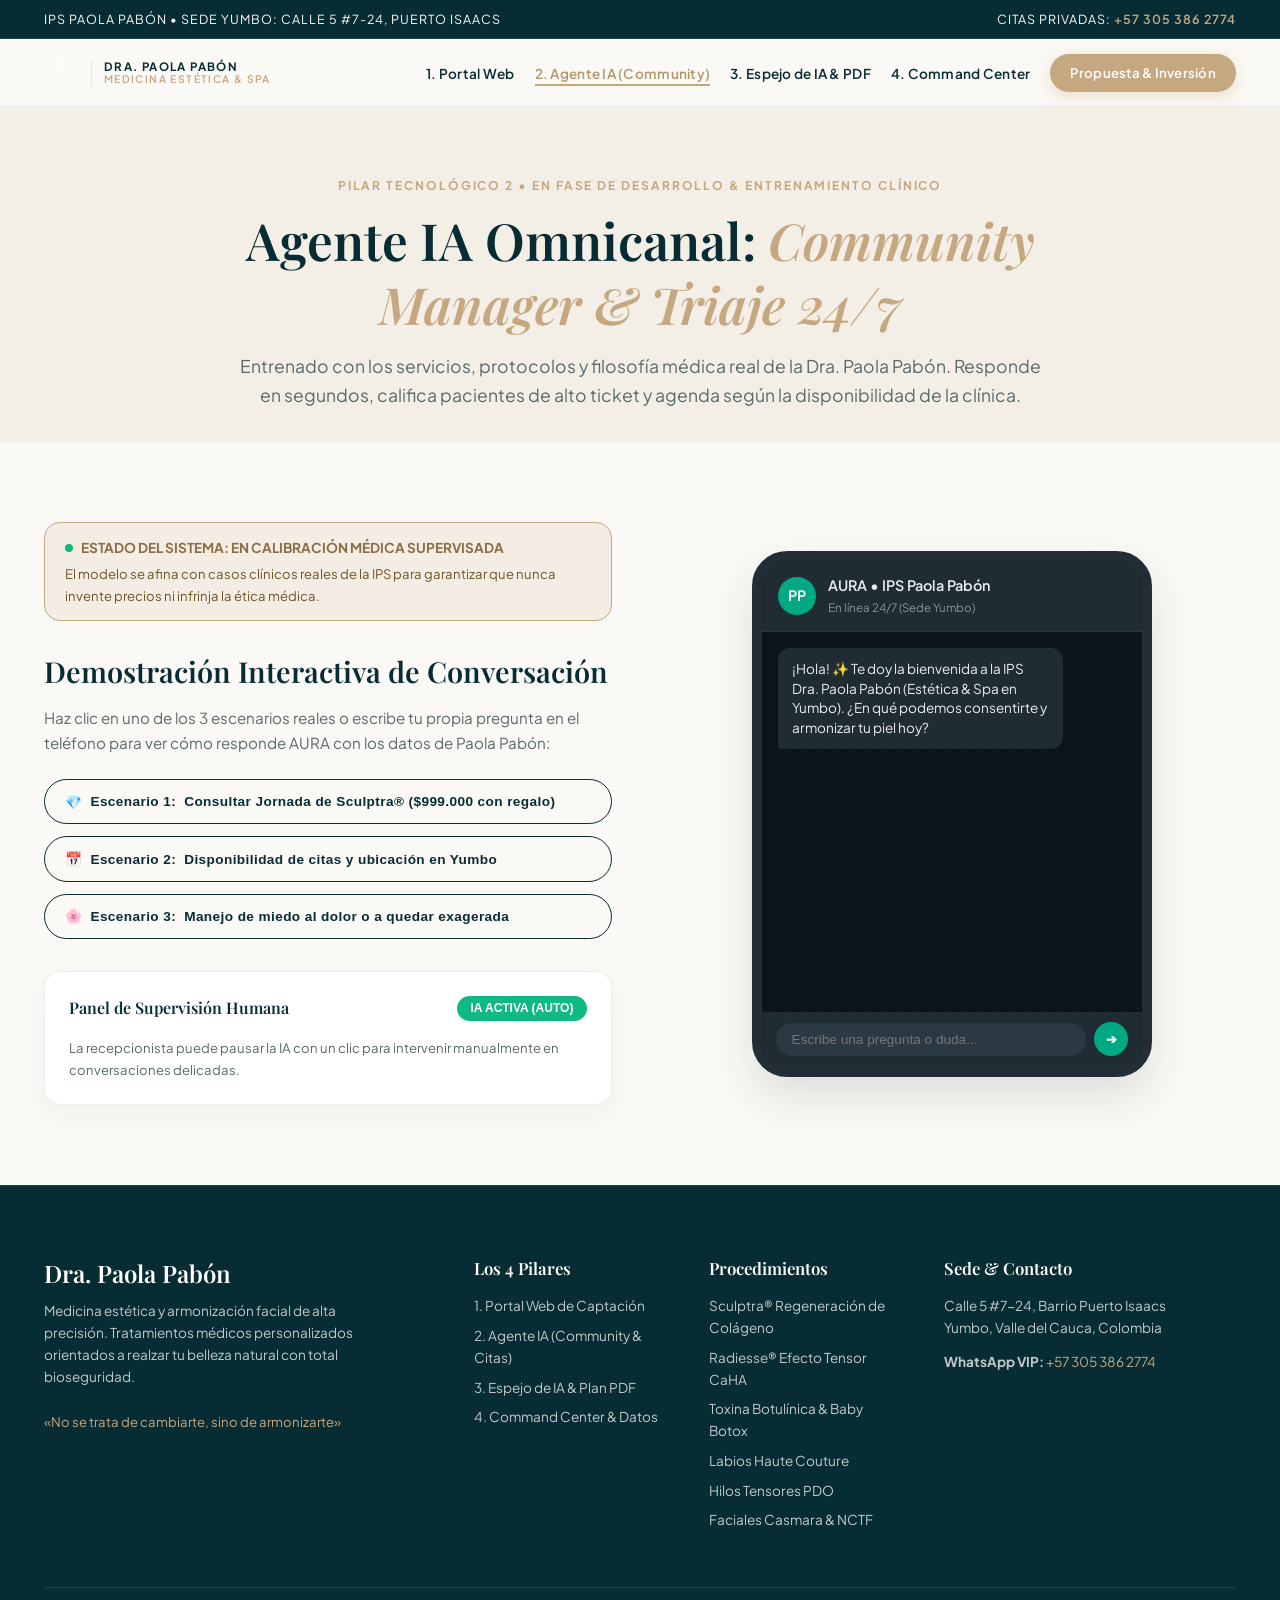
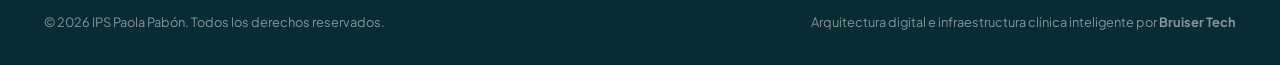
==== pilar-2-agente-ia.html @ 022c42e1 "k" ====
<!DOCTYPE html>
<html lang="es">
<head>
  
  <meta charset="UTF-8">
  <meta name="viewport" content="width=device-width, initial-scale=1.0">
  <link rel="preconnect" href="https://fonts.googleapis.com">
  <link rel="preconnect" href="https://fonts.gstatic.com" crossorigin>
  <link href="https://fonts.googleapis.com/css2?family=Playfair+Display:ital,wght@0,500;0,600;0,700;1,400;1,600&family=Plus+Jakarta+Sans:wght@300;400;500;600;700&display=swap" rel="stylesheet">
  <link rel="stylesheet" href="./assets/css/clinic-luxury.css">

  <title>Pilar 2: Agente IA (Community & Citas) | IPS Paola Pabón x Bruiser Tech</title>
</head>
<body>
  
  <div class="top-bar">
    <div class="container top-bar-inner">
      <div>
        <span>IPS PAOLA PABÓN • SEDE YUMBO: CALLE 5 #7-24, PUERTO ISAACS</span>
      </div>
      <div>
        <span>Citas Privadas: <a href="https://wa.me/573053862774?text=Hola%20Dra.%20Paola%20Pabón,%20deseo%20solicitar%20una%20cita%20de%20valoración" target="_blank">+57 305 386 2774</a></span>
      </div>
    </div>
  </div>

  <header class="header-nav">
    <div class="container nav-container">
      <a href="index.html" class="brand-wrapper">
        <img src="assets/images/paola-pabon-solo-logo.png" alt="Dra. Paola Pabón">
        <div class="brand-tagline">
          <div>DRA. PAOLA PABÓN</div>
          <div style="font-size: 0.65rem; color: var(--color-accent-gold); font-weight: 600;">MEDICINA ESTÉTICA & SPA</div>
        </div>
      </a>

      <nav>
        <ul class="nav-menu">
          <li><a href="index.html" class="">1. Portal Web</a></li>
          <li><a href="pilar-2-agente-ia.html" class="active">2. Agente IA (Community)</a></li>
          <li><a href="pilar-3-espejo-ia.html" class="">3. Espejo de IA & PDF</a></li>
          <li><a href="pilar-4-command-center.html" class="">4. Command Center</a></li>
          <li><a href="propuesta-economica.html" class="btn btn-gold" style="padding: 0.5rem 1.25rem; font-size: 0.82rem;">Propuesta & Inversión</a></li>
        </ul>
      </nav>
    </div>
  </header>

  
  <section class="section" style="padding: 4rem 0 2rem; background: var(--color-sand);">
    <div class="container" style="text-align: center; max-width: 850px; margin: 0 auto;">
      <span class="sub-badge">PILAR TECNOLÓGICO 2 • EN FASE DE DESARROLLO & ENTRENAMIENTO CLÍNICO</span>
      <h1 style="font-size: clamp(2.2rem, 4vw, 3.4rem); margin-bottom: 1rem;">
        Agente IA Omnicanal: <i>Community Manager & Triaje 24/7</i>
      </h1>
      <p style="font-size: 1.1rem;">
        Entrenado con los servicios, protocolos y filosofía médica real de la Dra. Paola Pabón. Responde en segundos, califica pacientes de alto ticket y agenda según la disponibilidad de la clínica.
      </p>
    </div>
  </section>

  <section class="section">
    <div class="container">
      <div class="grid-2">
        <div>
          <div style="background: rgba(197, 168, 128, 0.15); border: 1px solid var(--color-accent-gold); padding: 0.85rem 1.25rem; border-radius: var(--radius-md); margin-bottom: 2rem;">
            <div style="display: flex; align-items: center; gap: 0.5rem; font-weight: 700; color: #8A6E46; font-size: 0.85rem;">
              <span style="display:inline-block; width:8px; height:8px; border-radius:50%; background:#10B981;"></span>
              ESTADO DEL SISTEMA: EN CALIBRACIÓN MÉDICA SUPERVISADA
            </div>
            <p style="font-size: 0.82rem; margin: 0.25rem 0 0; color: #6E532B;">
              El modelo se afina con casos clínicos reales de la IPS para garantizar que nunca invente precios ni infrinja la ética médica.
            </p>
          </div>

          <h2 style="font-size: 1.8rem; margin-bottom: 1rem;">Demostración Interactiva de Conversación</h2>
          <p style="margin-bottom: 1.5rem; font-size: 0.95rem;">
            Haz clic en uno de los 3 escenarios reales o escribe tu propia pregunta en el teléfono para ver cómo responde AURA con los datos de Paola Pabón:
          </p>

          <div style="display: flex; flex-direction: column; gap: 0.75rem; margin-bottom: 2rem;">
            <button onclick="sendScenario('sculptra')" class="btn btn-outline" style="text-align: left; justify-content: flex-start; padding: 0.85rem 1.25rem; font-size: 0.85rem;">
              💎 <strong>Escenario 1:</strong> Consultar Jornada de Sculptra® ($999.000 con regalo)
            </button>
            <button onclick="sendScenario('horarios')" class="btn btn-outline" style="text-align: left; justify-content: flex-start; padding: 0.85rem 1.25rem; font-size: 0.85rem;">
              📅 <strong>Escenario 2:</strong> Disponibilidad de citas y ubicación en Yumbo
            </button>
            <button onclick="sendScenario('miedo')" class="btn btn-outline" style="text-align: left; justify-content: flex-start; padding: 0.85rem 1.25rem; font-size: 0.85rem;">
              🌸 <strong>Escenario 3:</strong> Manejo de miedo al dolor o a quedar exagerada
            </button>
          </div>

          <div style="background: var(--color-white); border: 1px solid var(--color-border-subtle); padding: 1.5rem; border-radius: var(--radius-md); box-shadow: var(--shadow-subtle);">
            <div style="display: flex; justify-content: space-between; align-items: center; margin-bottom: 1rem;">
              <h4 style="font-size: 1rem; color: var(--color-primary); margin: 0;">Panel de Supervisión Humana</h4>
              <button id="toggle-bot" onclick="toggleBot()" style="background: #10B981; color: white; border: none; padding: 0.35rem 0.85rem; border-radius: var(--radius-full); font-size: 0.75rem; font-weight: 700; cursor: pointer;">
                IA ACTIVA (AUTO)
              </button>
            </div>
            <p style="font-size: 0.82rem; margin: 0; color: var(--color-text-muted);">
              La recepcionista puede pausar la IA con un clic para intervenir manualmente en conversaciones delicadas.
            </p>
          </div>
        </div>

        <div>
          <div class="phone-mockup">
            <div class="phone-header">
              <div style="width: 38px; height: 38px; border-radius: 50%; background: #00A884; display: flex; align-items: center; justify-content: center; font-weight: 700; font-size: 0.9rem;">
                PP
              </div>
              <div style="flex: 1;">
                <div style="font-weight: 600; font-size: 0.9rem;">AURA • IPS Paola Pabón</div>
                <div style="font-size: 0.72rem; color: #8696A0;">En línea 24/7 (Sede Yumbo)</div>
              </div>
            </div>

            <div id="chat-box" class="chat-window">
              <div class="bubble bubble-bot">
                ¡Hola! ✨ Te doy la bienvenida a la IPS Dra. Paola Pabón (Estética & Spa en Yumbo). ¿En qué podemos consentirte y armonizar tu piel hoy?
              </div>
            </div>

            <div class="chat-input-bar">
              <input id="user-input" type="text" placeholder="Escribe una pregunta o duda..." onkeypress="handleKey(event)">
              <button onclick="handleSend()">➔</button>
            </div>
          </div>
        </div>
      </div>
    </div>
  </section>

  
  <footer class="footer-luxury">
    <div class="container">
      <div class="footer-grid">
        <div>
          <h3 style="font-family: var(--font-serif); font-size: 1.5rem; color: var(--color-white); margin-bottom: 0.75rem;">
            Dra. Paola Pabón
          </h3>
          <p style="margin-bottom: 1.5rem; max-width: 320px;">
            Medicina estética y armonización facial de alta precisión. Tratamientos médicos personalizados orientados a realzar tu belleza natural con total bioseguridad.
          </p>
          <div style="font-size: 0.82rem; color: var(--color-accent-gold);">
            «No se trata de cambiarte, sino de armonizarte»
          </div>
        </div>

        <div>
          <h4>Los 4 Pilares</h4>
          <ul>
            <li><a href="index.html">1. Portal Web de Captación</a></li>
            <li><a href="pilar-2-agente-ia.html">2. Agente IA (Community & Citas)</a></li>
            <li><a href="pilar-3-espejo-ia.html">3. Espejo de IA & Plan PDF</a></li>
            <li><a href="pilar-4-command-center.html">4. Command Center & Datos</a></li>
          </ul>
        </div>

        <div>
          <h4>Procedimientos</h4>
          <ul>
            <li>Sculptra® Regeneración de Colágeno</li>
            <li>Radiesse® Efecto Tensor CaHA</li>
            <li>Toxina Botulínica & Baby Botox</li>
            <li>Labios Haute Couture</li>
            <li>Hilos Tensores PDO</li>
            <li>Faciales Casmara & NCTF</li>
          </ul>
        </div>

        <div>
          <h4>Sede & Contacto</h4>
          <p>
            Calle 5 #7-24, Barrio Puerto Isaacs<br>
            Yumbo, Valle del Cauca, Colombia
          </p>
          <p style="margin-top: 0.75rem;">
            <strong>WhatsApp VIP:</strong> <a href="https://wa.me/573053862774" style="color:var(--color-accent-gold);">+57 305 386 2774</a>
          </p>
        </div>
      </div>

      <div class="footer-bottom">
        <div>
          © 2026 IPS Paola Pabón. Todos los derechos reservados.
        </div>
        <div>
          Arquitectura digital e infraestructura clínica inteligente por <a href="https://bruiser.tech" target="_blank" style="font-weight:700;">Bruiser Tech</a>
        </div>
      </div>
    </div>
  </footer>

  
  <script>
    let isBotActive = true;
    function toggleBot() {
      isBotActive = !isBotActive;
      const btn = document.getElementById('toggle-bot');
      if (isBotActive) {
        btn.innerText = "IA ACTIVA (AUTO)";
        btn.style.background = "#10B981";
      } else {
        btn.innerText = "IA PAUSADA (HUMANO)";
        btn.style.background = "#EF4444";
      }
    }
    function addMessage(text, isUser) {
      const box = document.getElementById('chat-box');
      const b = document.createElement('div');
      b.className = 'bubble ' + (isUser ? 'bubble-user' : 'bubble-bot');
      b.innerText = text;
      box.appendChild(b);
      box.scrollTop = box.scrollHeight;
    }
    function sendScenario(type) {
      if (type === 'sculptra') {
        addMessage("Hola, vi una promoción de Sculptra, ¿cuánto cuesta y qué incluye?", true);
        setTimeout(() => {
          addMessage("¡Hola! 🌸 Te cuento: actualmente tenemos la Jornada Especial de Sculptra® (Ácido Poli-L-Láctico original de Galderma) a un valor de $999.000 COP por vial. Además, incluye de obsequio una sesión de Mesoterapia Biorevitalizante NCTF para darle luminosidad inmediata a tu piel. ¿Deseas que revisemos los cupos de esta semana con la Dra. Paola?", false);
        }, 600);
      } else if (type === 'horarios') {
        addMessage("¿En dónde están ubicados en Yumbo y qué días atienden?", true);
        setTimeout(() => {
          addMessage("Estamos ubicados en la Calle 5 #7-24, Barrio Puerto Isaacs, en Yumbo (Valle del Cauca). Atendemos de Lunes a Sábado con cita previa para garantizarte una atención privada y sin esperas. ¿Te gustaría apartar tu valoración médica para esta semana?", false);
        }, 600);
      } else if (type === 'miedo') {
        addMessage("Quiero hacerme labios pero me da miedo quedar con la boca muy inflada y falsa...", true);
        setTimeout(() => {
          addMessage("Es completamente comprensible tu inquietud 🤍. La filosofía médica de la Dra. Paola es precisamente «Armonizarte, no cambiarte». En labios aplicamos Ácido Hialurónico reticulado respetando las proporciones áureas de tu rostro, buscando hidratar y definir el contorno de forma imperceptible. Además, en tu valoración en cabina usamos el Espejo de IA para previsualizar el cambio antes de colocar la primera gota. ¿Te agendamos para que conozcas a la doctora?", false);
        }, 600);
      }
    }
    async function handleSend() {
      const inp = document.getElementById('user-input');
      const val = inp.value.trim();
      if (!val) return;
      addMessage(val, true);
      inp.value = '';

      const box = document.getElementById('chat-box');
      const typingIndicator = document.createElement('div');
      typingIndicator.className = 'bubble bubble-bot';
      typingIndicator.id = 'typing-indicator';
      typingIndicator.innerText = 'Consultando protocolos clínicos...';
      box.appendChild(typingIndicator);
      box.scrollTop = box.scrollHeight;

      try {
        const res = await fetch('https://paola-ai-proxy.bruiserapi.workers.dev', {
          method: 'POST',
          headers: { 'Content-Type': 'application/json' },
          body: JSON.stringify({ message: val })
        });
        const data = await res.json();
        
        const ind = document.getElementById('typing-indicator');
        if (ind) ind.remove();

        if (data.reply) {
          addMessage(data.reply, false);
        } else {
          addMessage("Con gusto te orientamos con la Dra. Paola Pabón en nuestra Sede Yumbo. ¿Deseas agendar tu valoración esta semana?", false);
        }
      } catch (err) {
        const ind = document.getElementById('typing-indicator');
        if (ind) ind.remove();
        addMessage("Con gusto te atendemos en la Sede Yumbo. También puedes escribirnos a nuestro WhatsApp oficial +57 305 386 2774.", false);
      }
    }
    function handleKey(e) {
      if (e.key === 'Enter') handleSend();
    }
  </script>

</body>
</html>
---- assets/css/clinic-luxury.css ----
/* ==========================================================================
   PAOLA PABÓN IPS • MEDICINA ESTÉTICA & SPA
   ARQUITECTURA DE 4 PILARES • BRUISER TECH
   ========================================================================== */

:root {
  --color-primary: #072C33;        /* Deep Obsidian Teal */
  --color-primary-light: #0D3E47;  /* Teal suave */
  --color-accent-gold: #C5A880;    /* Champagne Gold */
  --color-accent-gold-hover: #B5966B;
  --color-warm-ivory: #FBF9F5;     /* Alabastro / Marfil */
  --color-sand: #F3EFE6;           /* Arena cálida */
  --color-white: #FFFFFF;
  --color-text-dark: #182224;      /* Carbón */
  --color-text-muted: #5A696C;     /* Gris Muted */
  --color-border: rgba(197, 168, 128, 0.28);
  --color-border-subtle: rgba(7, 44, 51, 0.08);

  --font-serif: 'Playfair Display', Georgia, serif;
  --font-sans: 'Plus Jakarta Sans', -apple-system, BlinkMacSystemFont, sans-serif;

  --shadow-subtle: 0 10px 30px rgba(7, 44, 51, 0.04);
  --shadow-card: 0 15px 35px rgba(7, 44, 51, 0.07);
  --shadow-lift: 0 20px 45px rgba(7, 44, 51, 0.12);
  --radius-sm: 8px;
  --radius-md: 16px;
  --radius-lg: 24px;
  --radius-full: 9999px;
}

*, *::before, *::after {
  box-sizing: border-box;
  margin: 0;
  padding: 0;
}

body {
  background-color: var(--color-warm-ivory);
  color: var(--color-text-dark);
  font-family: var(--font-sans);
  line-height: 1.65;
  -webkit-font-smoothing: antialiased;
  overflow-x: hidden;
}

h1, h2, h3, h4, .serif {
  font-family: var(--font-serif);
  font-weight: 600;
  line-height: 1.25;
  color: var(--color-primary);
}

h1 i, h2 i, h3 i {
  font-family: var(--font-serif);
  font-style: italic;
  color: var(--color-accent-gold);
}

p {
  color: var(--color-text-muted);
  font-size: 1rem;
}

a {
  color: inherit;
  text-decoration: none;
  transition: all 0.25s ease;
}

.container {
  width: 100%;
  max-width: 1240px;
  margin: 0 auto;
  padding: 0 1.5rem;
}

.section {
  padding: 5rem 0;
}

.section-dark {
  background-color: var(--color-primary);
  color: var(--color-white);
}
.section-dark h1, .section-dark h2, .section-dark h3, .section-dark h4 {
  color: var(--color-white);
}
.section-dark p {
  color: rgba(255, 255, 255, 0.82);
}

.section-sand {
  background-color: var(--color-sand);
}

/* TOP ANNOUNCEMENT BAR */
.top-bar {
  background-color: var(--color-primary);
  color: var(--color-warm-ivory);
  padding: 0.55rem 0;
  font-size: 0.78rem;
  letter-spacing: 0.08em;
  text-transform: uppercase;
  border-bottom: 1px solid rgba(255, 255, 255, 0.08);
}
.top-bar-inner {
  display: flex;
  justify-content: space-between;
  align-items: center;
  flex-wrap: wrap;
  gap: 0.5rem;
}
.top-bar a {
  color: var(--color-accent-gold);
  font-weight: 600;
}

/* HEADER Y NAVEGACIÓN DE 4 PILARES */
.header-nav {
  position: sticky;
  top: 0;
  z-index: 1000;
  background-color: rgba(251, 249, 245, 0.97);
  backdrop-filter: blur(12px);
  border-bottom: 1px solid var(--color-border-subtle);
  padding: 0.85rem 0;
}

.nav-container {
  display: flex;
  justify-content: space-between;
  align-items: center;
}

.brand-wrapper {
  display: flex;
  align-items: center;
  gap: 0.85rem;
}
.brand-wrapper img {
  height: 40px;
  width: auto;
  display: block;
  object-fit: contain;
}
.brand-tagline {
  border-left: 1px solid var(--color-border);
  padding-left: 0.75rem;
  font-size: 0.72rem;
  letter-spacing: 0.12em;
  text-transform: uppercase;
  color: var(--color-primary);
  font-weight: 700;
  line-height: 1.2;
}

.nav-menu {
  display: flex;
  gap: 1.25rem;
  list-style: none;
  align-items: center;
}

.nav-menu a {
  font-size: 0.85rem;
  font-weight: 600;
  color: var(--color-primary);
  letter-spacing: 0.02em;
  position: relative;
  padding: 0.3rem 0;
}
.nav-menu a:hover, .nav-menu a.active {
  color: var(--color-accent-gold-hover);
}
.nav-menu a.active::after {
  content: '';
  position: absolute;
  bottom: 0;
  left: 0;
  width: 100%;
  height: 2px;
  background-color: var(--color-accent-gold);
}

/* BOTONES */
.btn {
  display: inline-flex;
  align-items: center;
  justify-content: center;
  gap: 0.5rem;
  padding: 0.75rem 1.6rem;
  font-size: 0.86rem;
  font-weight: 600;
  letter-spacing: 0.03em;
  border-radius: var(--radius-full);
  cursor: pointer;
  transition: all 0.3s ease;
  border: none;
  text-decoration: none;
}

.btn-gold {
  background: var(--color-accent-gold);
  color: var(--color-white) !important;
  box-shadow: 0 4px 15px rgba(197, 168, 128, 0.35);
}
.btn-gold:hover {
  background: var(--color-accent-gold-hover);
  transform: translateY(-2px);
  box-shadow: 0 8px 25px rgba(197, 168, 128, 0.45);
}

.btn-primary-dark {
  background: var(--color-primary);
  color: var(--color-white) !important;
}
.btn-primary-dark:hover {
  background: var(--color-primary-light);
  transform: translateY(-2px);
}

.btn-outline {
  background: transparent;
  color: var(--color-primary);
  border: 1px solid var(--color-primary);
}
.btn-outline:hover {
  background: var(--color-primary);
  color: var(--color-white);
}

.sub-badge {
  display: inline-block;
  font-size: 0.75rem;
  letter-spacing: 0.16em;
  text-transform: uppercase;
  font-weight: 700;
  color: var(--color-accent-gold);
  margin-bottom: 0.75rem;
}

/* REJILLAS */
.grid-2 {
  display: grid;
  grid-template-columns: 1fr 1fr;
  gap: 3.5rem;
  align-items: center;
}
.grid-3 {
  display: grid;
  grid-template-columns: repeat(auto-fit, minmax(320px, 1fr));
  gap: 2rem;
}
.grid-4 {
  display: grid;
  grid-template-columns: repeat(auto-fit, minmax(260px, 1fr));
  gap: 1.5rem;
}

/* TARJETAS DE TRATAMIENTOS */
.treatment-card {
  background: var(--color-white);
  border-radius: var(--radius-md);
  overflow: hidden;
  box-shadow: var(--shadow-card);
  border: 1px solid var(--color-border-subtle);
  transition: transform 0.3s ease;
  display: flex;
  flex-direction: column;
}
.treatment-card:hover {
  transform: translateY(-5px);
}
.treatment-card-img {
  height: 200px;
  width: 100%;
  object-fit: cover;
  display: block;
}
.treatment-card-body {
  padding: 1.5rem;
  flex: 1;
  display: flex;
  flex-direction: column;
  justify-content: space-between;
}
.treatment-category {
  font-size: 0.72rem;
  letter-spacing: 0.1em;
  text-transform: uppercase;
  color: var(--color-accent-gold);
  font-weight: 700;
  margin-bottom: 0.3rem;
}
.treatment-card-body h3 {
  font-size: 1.25rem;
  margin-bottom: 0.5rem;
}
.treatment-card-body p {
  font-size: 0.9rem;
  margin-bottom: 1rem;
}
.treatment-footer {
  display: flex;
  justify-content: space-between;
  align-items: center;
  border-top: 1px solid var(--color-border-subtle);
  padding-top: 0.85rem;
  font-size: 0.85rem;
}
.treatment-price {
  font-weight: 700;
  color: var(--color-primary);
}

/* MOCKUP WHATSAPP (PILAR 2) */
.phone-mockup {
  background: #111B21;
  border: 10px solid #232D36;
  border-radius: 2.2rem;
  overflow: hidden;
  box-shadow: var(--shadow-lift);
  max-width: 400px;
  margin: 0 auto;
}
.phone-header {
  background: #202C33;
  padding: 0.85rem 1rem;
  display: flex;
  align-items: center;
  gap: 0.75rem;
  color: #E9EDEF;
  border-bottom: 1px solid rgba(255,255,255,0.05);
}
.chat-window {
  height: 380px;
  overflow-y: auto;
  padding: 1rem;
  background-color: #0B141A;
  background-image: radial-gradient(#1B2730 1px, transparent 1px);
  background-size: 16px 16px;
  display: flex;
  flex-direction: column;
  gap: 0.85rem;
}
.bubble {
  max-width: 82%;
  padding: 0.7rem 0.9rem;
  border-radius: 0.75rem;
  font-size: 0.85rem;
  line-height: 1.45;
}
.bubble-user {
  background: #005C4B;
  color: #E9EDEF;
  align-self: flex-end;
  border-bottom-right-radius: 0.2rem;
}
.bubble-bot {
  background: #202C33;
  color: #E9EDEF;
  align-self: flex-start;
  border-bottom-left-radius: 0.2rem;
}
.chat-input-bar {
  background: #202C33;
  padding: 0.65rem 0.85rem;
  display: flex;
  gap: 0.5rem;
  align-items: center;
}
.chat-input-bar input {
  flex: 1;
  background: #2A3942;
  border: none;
  border-radius: var(--radius-full);
  padding: 0.55rem 1rem;
  color: white;
  font-size: 0.85rem;
  outline: none;
}
.chat-input-bar button {
  background: #00A884;
  border: none;
  border-radius: 50%;
  width: 34px;
  height: 34px;
  color: white;
  cursor: pointer;
  display: flex;
  align-items: center;
  justify-content: center;
  font-weight: 700;
}

/* FOOTER */
.footer-luxury {
  background-color: var(--color-primary);
  color: var(--color-white);
  padding: 4.5rem 0 2rem;
  border-top: 1px solid rgba(255, 255, 255, 0.08);
}
.footer-grid {
  display: grid;
  grid-template-columns: 2fr 1fr 1fr 1.5fr;
  gap: 2.5rem;
  margin-bottom: 3rem;
}
.footer-luxury h4 {
  color: var(--color-white);
  font-size: 1.05rem;
  margin-bottom: 1rem;
}
.footer-luxury p, .footer-luxury li {
  font-size: 0.85rem;
  color: rgba(255, 255, 255, 0.75);
  line-height: 1.6;
}
.footer-luxury ul { list-style: none; }
.footer-luxury ul li { margin-bottom: 0.5rem; }
.footer-luxury a:hover { color: var(--color-accent-gold); }
.footer-bottom {
  border-top: 1px solid rgba(255, 255, 255, 0.1);
  padding-top: 1.5rem;
  display: flex;
  justify-content: space-between;
  align-items: center;
  font-size: 0.8rem;
  color: rgba(255, 255, 255, 0.5);
  flex-wrap: wrap;
  gap: 0.75rem;
}

@media (max-width: 950px) {
  .grid-2 { grid-template-columns: 1fr; gap: 2.5rem; }
  .footer-grid { grid-template-columns: 1fr 1fr; }
  .nav-menu { gap: 0.75rem; }
}
@media (max-width: 768px) {
  .nav-menu { display: none; }
  .footer-grid { grid-template-columns: 1fr; }
  .section { padding: 3.5rem 0; }
}
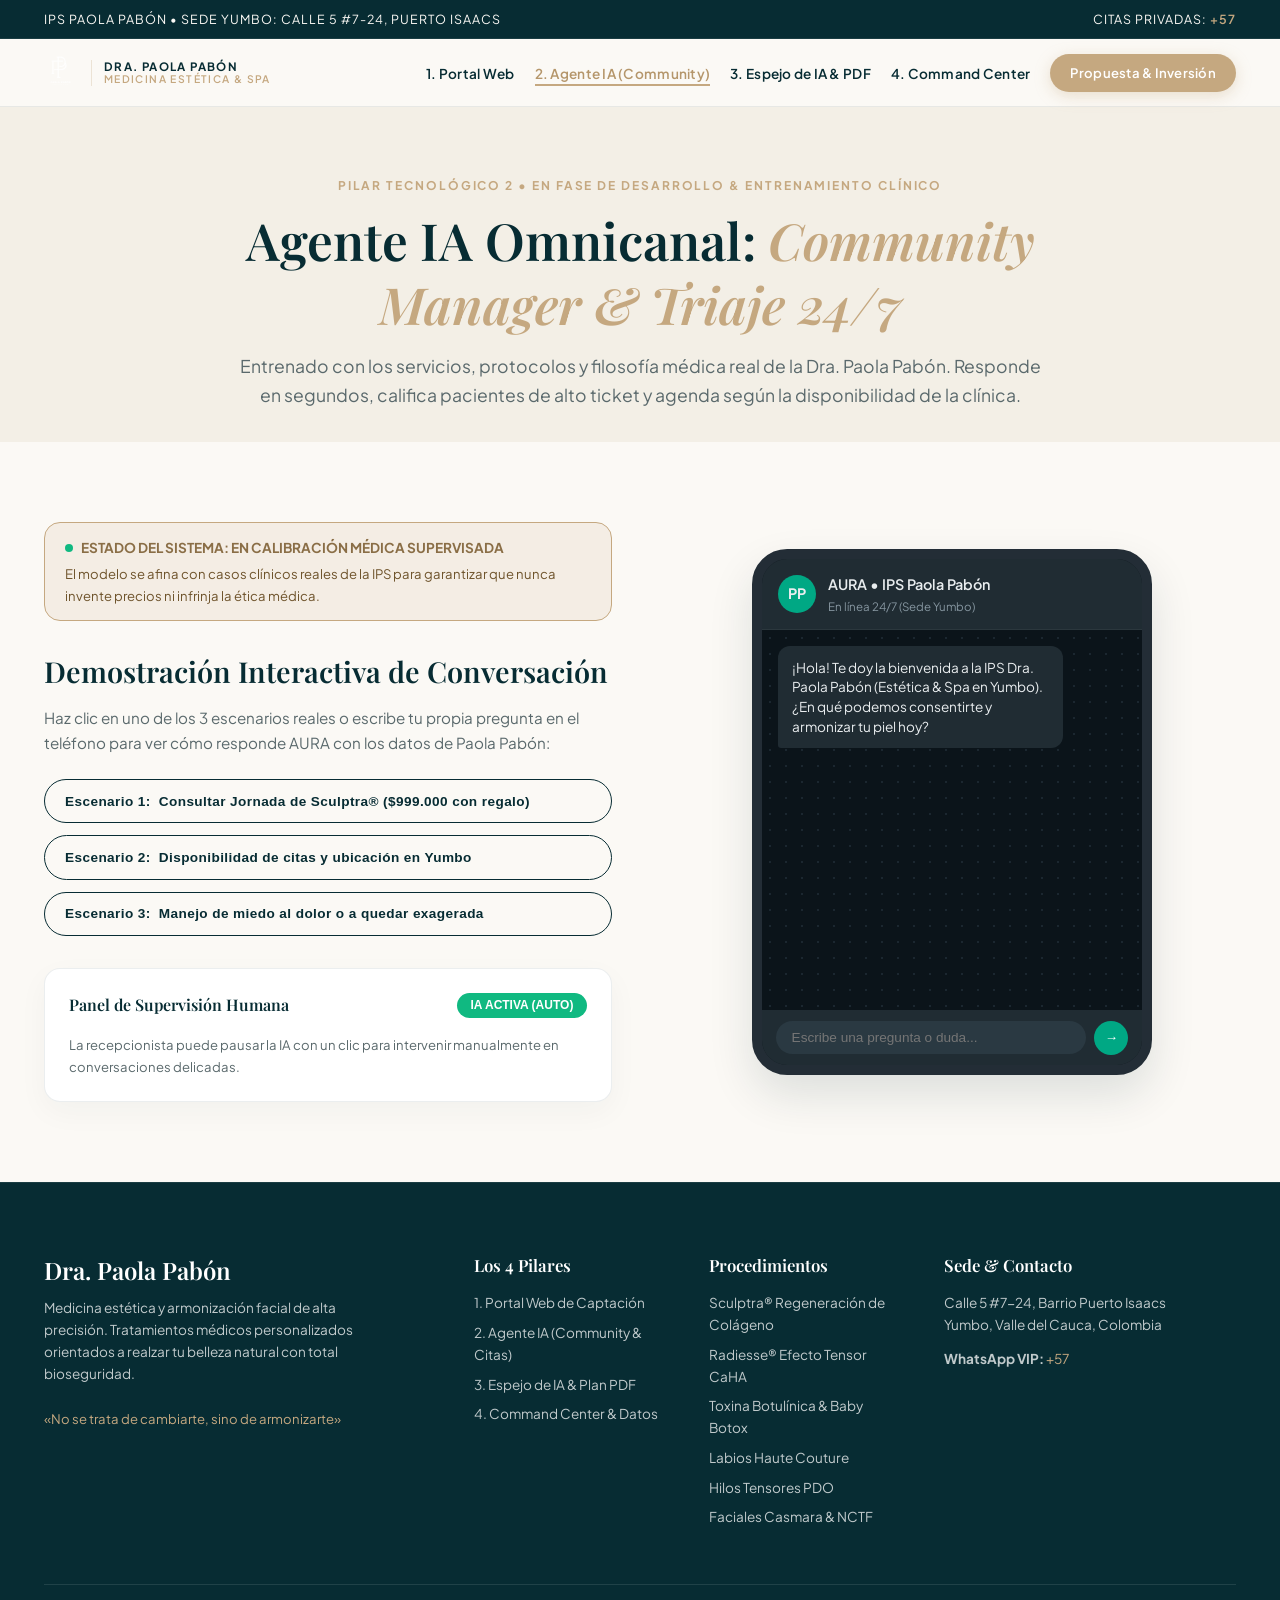
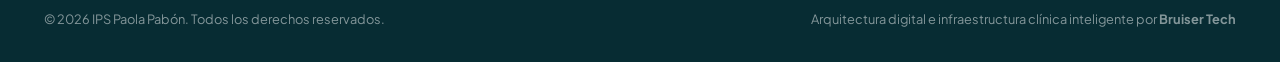
==== commit d9e22cec: "o" ====
--- a/pilar-2-agente-ia.html
+++ b/pilar-2-agente-ia.html
@@ -19,7 +19,7 @@
         <span>IPS PAOLA PABÓN • SEDE YUMBO: CALLE 5 #7-24, PUERTO ISAACS</span>
       </div>
       <div>
-        <span>Citas Privadas: <a href="https://wa.me/573053862774?text=Hola%20Dra.%20Paola%20Pabón,%20deseo%20solicitar%20una%20cita%20de%20valoración" target="_blank">+57 305 386 2774</a></span>
+        <span>Citas Privadas: <a href="https://instagram.com/paolapabonestetica/Hola%20Dra.%20Paola%20Pabón,%20deseo%20solicitar%20una%20cita%20de%20valoración" target="_blank">+57 </a></span>
       </div>
     </div>
   </div>
@@ -80,13 +80,13 @@
 
           <div style="display: flex; flex-direction: column; gap: 0.75rem; margin-bottom: 2rem;">
             <button onclick="sendScenario('sculptra')" class="btn btn-outline" style="text-align: left; justify-content: flex-start; padding: 0.85rem 1.25rem; font-size: 0.85rem;">
-              💎 <strong>Escenario 1:</strong> Consultar Jornada de Sculptra® ($999.000 con regalo)
+               <strong>Escenario 1:</strong> Consultar Jornada de Sculptra® ($999.000 con regalo)
             </button>
             <button onclick="sendScenario('horarios')" class="btn btn-outline" style="text-align: left; justify-content: flex-start; padding: 0.85rem 1.25rem; font-size: 0.85rem;">
-              📅 <strong>Escenario 2:</strong> Disponibilidad de citas y ubicación en Yumbo
+               <strong>Escenario 2:</strong> Disponibilidad de citas y ubicación en Yumbo
             </button>
             <button onclick="sendScenario('miedo')" class="btn btn-outline" style="text-align: left; justify-content: flex-start; padding: 0.85rem 1.25rem; font-size: 0.85rem;">
-              🌸 <strong>Escenario 3:</strong> Manejo de miedo al dolor o a quedar exagerada
+               <strong>Escenario 3:</strong> Manejo de miedo al dolor o a quedar exagerada
             </button>
           </div>
 
@@ -117,13 +117,13 @@
 
             <div id="chat-box" class="chat-window">
               <div class="bubble bubble-bot">
-                ¡Hola! ✨ Te doy la bienvenida a la IPS Dra. Paola Pabón (Estética & Spa en Yumbo). ¿En qué podemos consentirte y armonizar tu piel hoy?
+                ¡Hola!  Te doy la bienvenida a la IPS Dra. Paola Pabón (Estética & Spa en Yumbo). ¿En qué podemos consentirte y armonizar tu piel hoy?
               </div>
             </div>
 
             <div class="chat-input-bar">
               <input id="user-input" type="text" placeholder="Escribe una pregunta o duda..." onkeypress="handleKey(event)">
-              <button onclick="handleSend()">➔</button>
+              <button onclick="handleSend()">&rarr;</button>
             </div>
           </div>
         </div>
@@ -176,7 +176,7 @@
             Yumbo, Valle del Cauca, Colombia
           </p>
           <p style="margin-top: 0.75rem;">
-            <strong>WhatsApp VIP:</strong> <a href="https://wa.me/573053862774" style="color:var(--color-accent-gold);">+57 305 386 2774</a>
+            <strong>WhatsApp VIP:</strong> <a href="https://www.instagram.com/paolapabonestetica/" style="color:var(--color-accent-gold);">+57 </a>
           </p>
         </div>
       </div>
@@ -218,7 +218,7 @@
       if (type === 'sculptra') {
         addMessage("Hola, vi una promoción de Sculptra, ¿cuánto cuesta y qué incluye?", true);
         setTimeout(() => {
-          addMessage("¡Hola! 🌸 Te cuento: actualmente tenemos la Jornada Especial de Sculptra® (Ácido Poli-L-Láctico original de Galderma) a un valor de $999.000 COP por vial. Además, incluye de obsequio una sesión de Mesoterapia Biorevitalizante NCTF para darle luminosidad inmediata a tu piel. ¿Deseas que revisemos los cupos de esta semana con la Dra. Paola?", false);
+          addMessage("¡Hola!  Te cuento: actualmente tenemos la Jornada Especial de Sculptra® (Ácido Poli-L-Láctico original de Galderma) a un valor de $999.000 COP por vial. Además, incluye de obsequio una sesión de Mesoterapia Biorevitalizante NCTF para darle luminosidad inmediata a tu piel. ¿Deseas que revisemos los cupos de esta semana con la Dra. Paola?", false);
         }, 600);
       } else if (type === 'horarios') {
         addMessage("¿En dónde están ubicados en Yumbo y qué días atienden?", true);
@@ -228,7 +228,7 @@
       } else if (type === 'miedo') {
         addMessage("Quiero hacerme labios pero me da miedo quedar con la boca muy inflada y falsa...", true);
         setTimeout(() => {
-          addMessage("Es completamente comprensible tu inquietud 🤍. La filosofía médica de la Dra. Paola es precisamente «Armonizarte, no cambiarte». En labios aplicamos Ácido Hialurónico reticulado respetando las proporciones áureas de tu rostro, buscando hidratar y definir el contorno de forma imperceptible. Además, en tu valoración en cabina usamos el Espejo de IA para previsualizar el cambio antes de colocar la primera gota. ¿Te agendamos para que conozcas a la doctora?", false);
+          addMessage("Es completamente comprensible tu inquietud . La filosofía médica de la Dra. Paola es precisamente «Armonizarte, no cambiarte». En labios aplicamos Ácido Hialurónico reticulado respetando las proporciones áureas de tu rostro, buscando hidratar y definir el contorno de forma imperceptible. Además, en tu valoración en cabina usamos el Espejo de IA para previsualizar el cambio antes de colocar la primera gota. ¿Te agendamos para que conozcas a la doctora?", false);
         }, 600);
       }
     }
@@ -266,7 +266,7 @@
       } catch (err) {
         const ind = document.getElementById('typing-indicator');
         if (ind) ind.remove();
-        addMessage("Con gusto te atendemos en la Sede Yumbo. También puedes escribirnos a nuestro WhatsApp oficial +57 305 386 2774.", false);
+        addMessage("Con gusto te atendemos en la Sede Yumbo. También puedes escribirnos a nuestro WhatsApp oficial +57 .", false);
       }
     }
     function handleKey(e) {
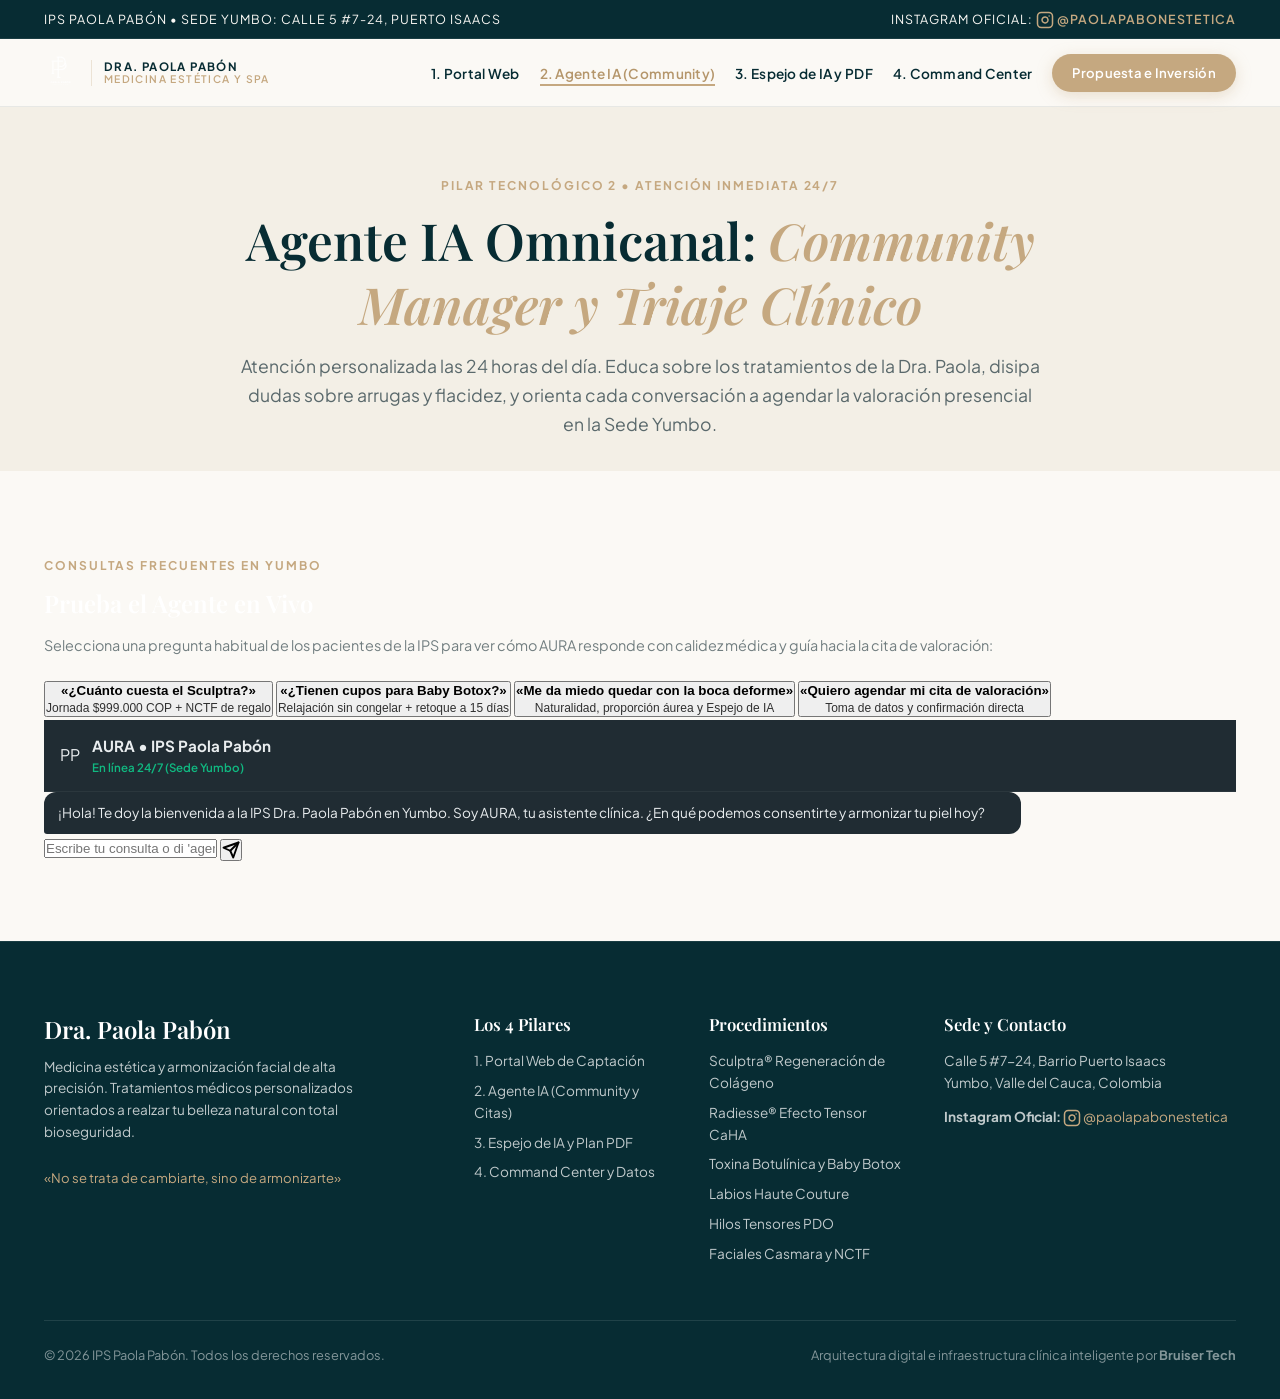
==== commit 0ef5d59a: "df" ====
--- a/pilar-2-agente-ia.html
+++ b/pilar-2-agente-ia.html
@@ -1,137 +1,123 @@
 <!DOCTYPE html>
 <html lang="es">
 <head>
-  
   <meta charset="UTF-8">
   <meta name="viewport" content="width=device-width, initial-scale=1.0">
   <link rel="preconnect" href="https://fonts.googleapis.com">
   <link rel="preconnect" href="https://fonts.gstatic.com" crossorigin>
   <link href="https://fonts.googleapis.com/css2?family=Playfair+Display:ital,wght@0,500;0,600;0,700;1,400;1,600&family=Plus+Jakarta+Sans:wght@300;400;500;600;700&display=swap" rel="stylesheet">
   <link rel="stylesheet" href="./assets/css/clinic-luxury.css">
-
-  <title>Pilar 2: Agente IA (Community & Citas) | IPS Paola Pabón x Bruiser Tech</title>
+  <title>Pilar 2: Agente IA (Community y Citas) | IPS Paola Pabón x Bruiser Tech</title>
 </head>
 <body>
-  
+
+  <!-- BARRA DE ANUNCIOS SUPERIOR -->
   <div class="top-bar">
     <div class="container top-bar-inner">
       <div>
         <span>IPS PAOLA PABÓN • SEDE YUMBO: CALLE 5 #7-24, PUERTO ISAACS</span>
       </div>
       <div>
-        <span>Citas Privadas: <a href="https://instagram.com/paolapabonestetica/Hola%20Dra.%20Paola%20Pabón,%20deseo%20solicitar%20una%20cita%20de%20valoración" target="_blank">+57 </a></span>
+        <span>Instagram Oficial: <a href="https://www.instagram.com/paolapabonestetica/" target="_blank"><svg width="18" height="18" viewBox="0 0 24 24" fill="none" stroke="currentColor" stroke-width="2" stroke-linecap="round" stroke-linejoin="round" style="vertical-align: middle;"><rect x="2" y="2" width="20" height="20" rx="5" ry="5"></rect><path d="M16 11.37A4 4 0 1 1 12.63 8 4 4 0 0 1 16 11.37z"></path><line x1="17.5" y1="6.5" x2="17.51" y2="6.5"></line></svg> @paolapabonestetica</a></span>
       </div>
     </div>
   </div>
 
+  <!-- NAVEGACIÓN PRINCIPAL -->
   <header class="header-nav">
     <div class="container nav-container">
       <a href="index.html" class="brand-wrapper">
         <img src="assets/images/paola-pabon-solo-logo.png" alt="Dra. Paola Pabón">
         <div class="brand-tagline">
           <div>DRA. PAOLA PABÓN</div>
-          <div style="font-size: 0.65rem; color: var(--color-accent-gold); font-weight: 600;">MEDICINA ESTÉTICA & SPA</div>
+          <div style="font-size: 0.65rem; color: var(--color-accent-gold); font-weight: 600;">MEDICINA ESTÉTICA Y SPA</div>
         </div>
       </a>
 
       <nav>
         <ul class="nav-menu">
-          <li><a href="index.html" class="">1. Portal Web</a></li>
+          <li><a href="index.html">1. Portal Web</a></li>
           <li><a href="pilar-2-agente-ia.html" class="active">2. Agente IA (Community)</a></li>
-          <li><a href="pilar-3-espejo-ia.html" class="">3. Espejo de IA & PDF</a></li>
-          <li><a href="pilar-4-command-center.html" class="">4. Command Center</a></li>
-          <li><a href="propuesta-economica.html" class="btn btn-gold" style="padding: 0.5rem 1.25rem; font-size: 0.82rem;">Propuesta & Inversión</a></li>
+          <li><a href="pilar-3-espejo-ia.html">3. Espejo de IA y PDF</a></li>
+          <li><a href="pilar-4-command-center.html">4. Command Center</a></li>
+          <li><a href="propuesta-economica.html" class="btn btn-gold" style="padding: 0.5rem 1.25rem; font-size: 0.82rem;">Propuesta e Inversión</a></li>
         </ul>
       </nav>
     </div>
   </header>
 
-  
   <section class="section" style="padding: 4rem 0 2rem; background: var(--color-sand);">
     <div class="container" style="text-align: center; max-width: 850px; margin: 0 auto;">
-      <span class="sub-badge">PILAR TECNOLÓGICO 2 • EN FASE DE DESARROLLO & ENTRENAMIENTO CLÍNICO</span>
+      <span class="sub-badge">PILAR TECNOLÓGICO 2 • ATENCIÓN INMEDIATA 24/7</span>
       <h1 style="font-size: clamp(2.2rem, 4vw, 3.4rem); margin-bottom: 1rem;">
-        Agente IA Omnicanal: <i>Community Manager & Triaje 24/7</i>
+        Agente IA Omnicanal: <i>Community Manager y Triaje Clínico</i>
       </h1>
       <p style="font-size: 1.1rem;">
-        Entrenado con los servicios, protocolos y filosofía médica real de la Dra. Paola Pabón. Responde en segundos, califica pacientes de alto ticket y agenda según la disponibilidad de la clínica.
+        Atención personalizada las 24 horas del día. Educa sobre los tratamientos de la Dra. Paola, disipa dudas sobre arrugas y flacidez, y orienta cada conversación a agendar la valoración presencial en la Sede Yumbo.
       </p>
     </div>
   </section>
 
   <section class="section">
     <div class="container">
-      <div class="grid-2">
-        <div>
-          <div style="background: rgba(197, 168, 128, 0.15); border: 1px solid var(--color-accent-gold); padding: 0.85rem 1.25rem; border-radius: var(--radius-md); margin-bottom: 2rem;">
-            <div style="display: flex; align-items: center; gap: 0.5rem; font-weight: 700; color: #8A6E46; font-size: 0.85rem;">
-              <span style="display:inline-block; width:8px; height:8px; border-radius:50%; background:#10B981;"></span>
-              ESTADO DEL SISTEMA: EN CALIBRACIÓN MÉDICA SUPERVISADA
-            </div>
-            <p style="font-size: 0.82rem; margin: 0.25rem 0 0; color: #6E532B;">
-              El modelo se afina con casos clínicos reales de la IPS para garantizar que nunca invente precios ni infrinja la ética médica.
-            </p>
-          </div>
-
-          <h2 style="font-size: 1.8rem; margin-bottom: 1rem;">Demostración Interactiva de Conversación</h2>
-          <p style="margin-bottom: 1.5rem; font-size: 0.95rem;">
-            Haz clic en uno de los 3 escenarios reales o escribe tu propia pregunta en el teléfono para ver cómo responde AURA con los datos de Paola Pabón:
+      <div class="chat-sim-wrapper">
+        
+        <!-- SIDEBAR DE PROTOCOLOS RÁPIDOS -->
+        <div class="chat-sim-info">
+          <span class="sub-badge" style="color: var(--color-accent-gold);">CONSULTAS FRECUENTES EN YUMBO</span>
+          <h3 style="font-size: 1.5rem; margin-bottom: 1rem; color: white;">Prueba el Agente en Vivo</h3>
+          <p style="font-size: 0.9rem; line-height: 1.6; margin-bottom: 1.5rem; opacity: 0.85;">
+            Selecciona una pregunta habitual de los pacientes de la IPS para ver cómo AURA responde con calidez médica y guía hacia la cita de valoración:
           </p>
 
-          <div style="display: flex; flex-direction: column; gap: 0.75rem; margin-bottom: 2rem;">
-            <button onclick="sendScenario('sculptra')" class="btn btn-outline" style="text-align: left; justify-content: flex-start; padding: 0.85rem 1.25rem; font-size: 0.85rem;">
-               <strong>Escenario 1:</strong> Consultar Jornada de Sculptra® ($999.000 con regalo)
-            </button>
-            <button onclick="sendScenario('horarios')" class="btn btn-outline" style="text-align: left; justify-content: flex-start; padding: 0.85rem 1.25rem; font-size: 0.85rem;">
-               <strong>Escenario 2:</strong> Disponibilidad de citas y ubicación en Yumbo
-            </button>
-            <button onclick="sendScenario('miedo')" class="btn btn-outline" style="text-align: left; justify-content: flex-start; padding: 0.85rem 1.25rem; font-size: 0.85rem;">
-               <strong>Escenario 3:</strong> Manejo de miedo al dolor o a quedar exagerada
-            </button>
-          </div>
-
-          <div style="background: var(--color-white); border: 1px solid var(--color-border-subtle); padding: 1.5rem; border-radius: var(--radius-md); box-shadow: var(--shadow-subtle);">
-            <div style="display: flex; justify-content: space-between; align-items: center; margin-bottom: 1rem;">
-              <h4 style="font-size: 1rem; color: var(--color-primary); margin: 0;">Panel de Supervisión Humana</h4>
-              <button id="toggle-bot" onclick="toggleBot()" style="background: #10B981; color: white; border: none; padding: 0.35rem 0.85rem; border-radius: var(--radius-full); font-size: 0.75rem; font-weight: 700; cursor: pointer;">
-                IA ACTIVA (AUTO)
-              </button>
-            </div>
-            <p style="font-size: 0.82rem; margin: 0; color: var(--color-text-muted);">
-              La recepcionista puede pausar la IA con un clic para intervenir manualmente en conversaciones delicadas.
-            </p>
-          </div>
-        </div>
-
-        <div>
-          <div class="phone-mockup">
-            <div class="phone-header">
-              <div style="width: 38px; height: 38px; border-radius: 50%; background: #00A884; display: flex; align-items: center; justify-content: center; font-weight: 700; font-size: 0.9rem;">
-                PP
-              </div>
-              <div style="flex: 1;">
-                <div style="font-weight: 600; font-size: 0.9rem;">AURA • IPS Paola Pabón</div>
-                <div style="font-size: 0.72rem; color: #8696A0;">En línea 24/7 (Sede Yumbo)</div>
-              </div>
-            </div>
-
-            <div id="chat-box" class="chat-window">
-              <div class="bubble bubble-bot">
-                ¡Hola!  Te doy la bienvenida a la IPS Dra. Paola Pabón (Estética & Spa en Yumbo). ¿En qué podemos consentirte y armonizar tu piel hoy?
-              </div>
-            </div>
-
-            <div class="chat-input-bar">
-              <input id="user-input" type="text" placeholder="Escribe una pregunta o duda..." onkeypress="handleKey(event)">
-              <button onclick="handleSend()">&rarr;</button>
+          <button onclick="sendPredefined('sculptra')" class="btn-chat-prompt">
+            <strong>«¿Cuánto cuesta el Sculptra?»</strong>
+            <div style="font-size: 0.75rem; opacity: 0.8; margin-top: 0.2rem;">Jornada $999.000 COP + NCTF de regalo</div>
+          </button>
+
+          <button onclick="sendPredefined('botox')" class="btn-chat-prompt">
+            <strong>«¿Tienen cupos para Baby Botox?»</strong>
+            <div style="font-size: 0.75rem; opacity: 0.8; margin-top: 0.2rem;">Relajación sin congelar + retoque a 15 días</div>
+          </button>
+
+          <button onclick="sendPredefined('miedo')" class="btn-chat-prompt">
+            <strong>«Me da miedo quedar con la boca deforme»</strong>
+            <div style="font-size: 0.75rem; opacity: 0.8; margin-top: 0.2rem;">Naturalidad, proporción áurea y Espejo de IA</div>
+          </button>
+
+          <button onclick="sendPredefined('agendar')" class="btn-chat-prompt">
+            <strong>«Quiero agendar mi cita de valoración»</strong>
+            <div style="font-size: 0.75rem; opacity: 0.8; margin-top: 0.2rem;">Toma de datos y confirmación directa</div>
+          </button>
+        </div>
+
+        <!-- SIMULADOR SMARTPHONE DE CHAT -->
+        <div class="phone-frame">
+          <div class="phone-header">
+            <div class="avatar-circle">PP</div>
+            <div>
+              <div style="font-weight: 700; font-size: 0.95rem;">AURA • IPS Paola Pabón</div>
+              <div style="font-size: 0.72rem; color: #10B981; font-weight: 600;">En línea 24/7 (Sede Yumbo)</div>
             </div>
           </div>
-        </div>
+
+          <div class="phone-body" id="chat-box">
+            <div class="bubble bubble-bot">
+              ¡Hola! Te doy la bienvenida a la IPS Dra. Paola Pabón en Yumbo. Soy AURA, tu asistente clínica. ¿En qué podemos consentirte y armonizar tu piel hoy?
+            </div>
+          </div>
+
+          <div class="phone-footer">
+            <input type="text" id="user-input" placeholder="Escribe tu consulta o di 'agendar'..." onkeypress="handleKey(event)">
+            <button onclick="handleSend()"><svg width="18" height="18" viewBox="0 0 24 24" fill="none" stroke="currentColor" stroke-width="2.5" stroke-linecap="round" stroke-linejoin="round" style="vertical-align: middle;"><line x1="22" y1="2" x2="11" y2="13"></line><polygon points="22 2 15 22 11 13 2 9 22 2"></polygon></svg></button>
+          </div>
+        </div>
+
       </div>
     </div>
   </section>
 
-  
+  <!-- PIE DE PÁGINA CLÍNICO DE LUJO -->
   <footer class="footer-luxury">
     <div class="container">
       <div class="footer-grid">
@@ -151,9 +137,9 @@
           <h4>Los 4 Pilares</h4>
           <ul>
             <li><a href="index.html">1. Portal Web de Captación</a></li>
-            <li><a href="pilar-2-agente-ia.html">2. Agente IA (Community & Citas)</a></li>
-            <li><a href="pilar-3-espejo-ia.html">3. Espejo de IA & Plan PDF</a></li>
-            <li><a href="pilar-4-command-center.html">4. Command Center & Datos</a></li>
+            <li><a href="pilar-2-agente-ia.html">2. Agente IA (Community y Citas)</a></li>
+            <li><a href="pilar-3-espejo-ia.html">3. Espejo de IA y Plan PDF</a></li>
+            <li><a href="pilar-4-command-center.html">4. Command Center y Datos</a></li>
           </ul>
         </div>
 
@@ -162,21 +148,21 @@
           <ul>
             <li>Sculptra® Regeneración de Colágeno</li>
             <li>Radiesse® Efecto Tensor CaHA</li>
-            <li>Toxina Botulínica & Baby Botox</li>
+            <li>Toxina Botulínica y Baby Botox</li>
             <li>Labios Haute Couture</li>
             <li>Hilos Tensores PDO</li>
-            <li>Faciales Casmara & NCTF</li>
+            <li>Faciales Casmara y NCTF</li>
           </ul>
         </div>
 
         <div>
-          <h4>Sede & Contacto</h4>
+          <h4>Sede y Contacto</h4>
           <p>
             Calle 5 #7-24, Barrio Puerto Isaacs<br>
             Yumbo, Valle del Cauca, Colombia
           </p>
           <p style="margin-top: 0.75rem;">
-            <strong>WhatsApp VIP:</strong> <a href="https://www.instagram.com/paolapabonestetica/" style="color:var(--color-accent-gold);">+57 </a>
+            <strong>Instagram Oficial:</strong> <a href="https://www.instagram.com/paolapabonestetica/" target="_blank" style="color:var(--color-accent-gold);"><svg width="18" height="18" viewBox="0 0 24 24" fill="none" stroke="currentColor" stroke-width="2" stroke-linecap="round" stroke-linejoin="round" style="vertical-align: middle;"><rect x="2" y="2" width="20" height="20" rx="5" ry="5"></rect><path d="M16 11.37A4 4 0 1 1 12.63 8 4 4 0 0 1 16 11.37z"></path><line x1="17.5" y1="6.5" x2="17.51" y2="6.5"></line></svg> @paolapabonestetica</a>
           </p>
         </div>
       </div>
@@ -192,52 +178,96 @@
     </div>
   </footer>
 
-  
   <script>
-    let isBotActive = true;
-    function toggleBot() {
-      isBotActive = !isBotActive;
-      const btn = document.getElementById('toggle-bot');
-      if (isBotActive) {
-        btn.innerText = "IA ACTIVA (AUTO)";
-        btn.style.background = "#10B981";
-      } else {
-        btn.innerText = "IA PAUSADA (HUMANO)";
-        btn.style.background = "#EF4444";
-      }
-    }
+    let chatState = 'normal';
+
     function addMessage(text, isUser) {
       const box = document.getElementById('chat-box');
       const b = document.createElement('div');
       b.className = 'bubble ' + (isUser ? 'bubble-user' : 'bubble-bot');
-      b.innerText = text;
+      b.innerHTML = text;
       box.appendChild(b);
       box.scrollTop = box.scrollHeight;
     }
-    function sendScenario(type) {
+
+    function sendPredefined(type) {
       if (type === 'sculptra') {
-        addMessage("Hola, vi una promoción de Sculptra, ¿cuánto cuesta y qué incluye?", true);
-        setTimeout(() => {
-          addMessage("¡Hola!  Te cuento: actualmente tenemos la Jornada Especial de Sculptra® (Ácido Poli-L-Láctico original de Galderma) a un valor de $999.000 COP por vial. Además, incluye de obsequio una sesión de Mesoterapia Biorevitalizante NCTF para darle luminosidad inmediata a tu piel. ¿Deseas que revisemos los cupos de esta semana con la Dra. Paola?", false);
-        }, 600);
-      } else if (type === 'horarios') {
-        addMessage("¿En dónde están ubicados en Yumbo y qué días atienden?", true);
-        setTimeout(() => {
-          addMessage("Estamos ubicados en la Calle 5 #7-24, Barrio Puerto Isaacs, en Yumbo (Valle del Cauca). Atendemos de Lunes a Sábado con cita previa para garantizarte una atención privada y sin esperas. ¿Te gustaría apartar tu valoración médica para esta semana?", false);
-        }, 600);
+        processMessage("¿Cuánto cuesta el Sculptra y qué beneficios tiene?");
+      } else if (type === 'botox') {
+        processMessage("¿Tienen cupos para Baby Botox y cómo funciona?");
       } else if (type === 'miedo') {
-        addMessage("Quiero hacerme labios pero me da miedo quedar con la boca muy inflada y falsa...", true);
-        setTimeout(() => {
-          addMessage("Es completamente comprensible tu inquietud . La filosofía médica de la Dra. Paola es precisamente «Armonizarte, no cambiarte». En labios aplicamos Ácido Hialurónico reticulado respetando las proporciones áureas de tu rostro, buscando hidratar y definir el contorno de forma imperceptible. Además, en tu valoración en cabina usamos el Espejo de IA para previsualizar el cambio antes de colocar la primera gota. ¿Te agendamos para que conozcas a la doctora?", false);
-        }, 600);
-      }
-    }
-    async function handleSend() {
-      const inp = document.getElementById('user-input');
-      const val = inp.value.trim();
-      if (!val) return;
-      addMessage(val, true);
-      inp.value = '';
+        processMessage("Quiero hacerme labios pero me da miedo quedar con la boca muy inflada y falsa...");
+      } else if (type === 'agendar') {
+        processMessage("Quiero agendar mi cita de valoración con la Dra. Paola");
+      }
+    }
+
+    function generateSmartClinicalResponse(input) {
+      const lower = input.toLowerCase().trim();
+
+      // INTENCIÓN DE AGENDAMIENTO / AFIRMACIÓN DIRECTA ("si", "agendar", "cita", "separar", "quiero cita")
+      if (lower === 'si' || lower === 'sí' || lower === 'agendar' || lower.includes('agendar') || lower.includes('cita') || lower.includes('separar') || lower.includes('quiero agendar') || lower.includes('apartar')) {
+        chatState = 'awaiting_booking_info';
+        return "¡Excelente decisión! Con gusto coordinamos tu valoración médica personalizada en nuestra Sede Yumbo (Calle 5 #7-24, Puerto Isaacs):<br><br>" +
+          "• <strong>¿Qué día de esta semana te queda más cómodo</strong> (ej. Jueves o Viernes en la mañana o tarde)?<br>" +
+          "• <strong>¿Cuál es tu nombre completo</strong> para ingresar tu ficha en cabina?<br><br>" +
+          "Si prefieres confirmar de inmediato por WhatsApp con nuestra recepcionista, toca aquí: <br>" +
+          "<a href='https://wa.me/573053862774?text=Hola%20Dra.%20Paola%20Pab%C3%B3n,%20deseo%20agendar%20mi%20cita%20de%20valoraci%C3%B3n%20en%20Yumbo' target='_blank' class='btn btn-gold' style='display:inline-block; padding:0.4rem 0.9rem; font-size:0.78rem; margin-top:0.6rem; text-decoration:none;'>Agendar por WhatsApp Oficial</a>";
+      }
+
+      // RESPUESTA TRAS HABER PEDIDO DATOS DE CITA (Usuario envía día o nombre)
+      if (chatState === 'awaiting_booking_info') {
+        chatState = 'normal';
+        return "¡Anotado perfectamente! Ya he pre-registrado tu solicitud para la valoración médica con la Dra. Paola en la Sede Yumbo.<br><br>" +
+          "Para asignarte el horario exacto y apartar el espacio de cabina sin demoras, por favor finaliza tu confirmación con un toque aquí: <br>" +
+          "<a href='https://wa.me/573053862774?text=Hola%20Dra.%20Paola%20Pab%C3%B3n,%20mi%20nombre%20es%20" + encodeURIComponent(input) + "%20y%20deseo%20confirmar%20mi%20cita%20de%20valoraci%C3%B3n' target='_blank' class='btn btn-gold' style='display:inline-block; padding:0.4rem 0.9rem; font-size:0.78rem; margin-top:0.6rem; text-decoration:none;'>Confirmar Espacio en WhatsApp</a>. ¡Será un gusto atenderte!";
+      }
+
+      // PRECIOS Y COSTOS
+      if (lower.includes('precio') || lower.includes('costo') || lower.includes('cuanto') || lower.includes('valor') || lower.includes('promocion')) {
+        return "En la IPS Dra. Paola Pabón manejamos protocolos médicos de alta gama con respaldo farmacológico:<br><br>" +
+          "• <strong>Jornada Especial Sculptra®:</strong> $999.000 COP por vial (incluye de obsequio una sesión de Mesoterapia Biorevitalizante NCTF).<br>" +
+          "• <strong>Baby Botox / Toxina Botulínica:</strong> Dosis personalizada según tu fuerza muscular, con valoración y retoque a los 15 días incluido.<br>" +
+          "• <strong>Labios Haute Couture:</strong> Ácido hialurónico reticulado para hidratación y perfilado sutil.<br><br>" +
+          "¿Deseas que revisemos la disponibilidad de la Dra. Paola para tu valoración médica en Yumbo?";
+      }
+
+      // BOTOX Y ARRUGAS
+      if (lower.includes('botox') || lower.includes('arruga') || lower.includes('frente') || lower.includes('patas de gallo') || lower.includes('entrecejo')) {
+        return "Para las líneas de expresión (frente, entrecejo y patas de gallo), la Dra. Paola aplica Toxina Botulínica con técnica Baby Botox. Suaviza la contracción muscular para un rostro descansado y fresco, <strong>sin congelar la expresión ni perder tu naturalidad</strong>. Incluye control médico y retoque a los 15 días.<br><br>¿Te gustaría agendar tu valoración esta semana?";
+      }
+
+      // SCULPTRA Y COLÁGENO
+      if (lower.includes('sculptra') || lower.includes('colageno') || lower.includes('colágeno') || lower.includes('flacidez')) {
+        return "Sculptra® es el bioestimulador de colágeno de referencia mundial (Ácido Poli-L-Láctico original de Galderma). No aporta volumen exagerado, sino que activa tus propios fibroblastos para generar colágeno nuevo de forma progresiva, devolviendo tensión y firmeza a las mejillas y contorno. Actualmente tenemos la <strong>Jornada Especial a $999.000 COP/vial</strong> con Mesoterapia NCTF de regalo.<br><br>¿Deseas apartar tu vial antes de que se agoten los cupos de la jornada?";
+      }
+
+      // LABIOS Y MIEDO A RESULTADOS EXAGERADOS
+      if (lower.includes('labio') || lower.includes('boca') || lower.includes('miedo') || lower.includes('falsa') || lower.includes('inflad')) {
+        return "Es completamente comprensible tu inquietud 🤍. La filosofía médica de la Dra. Paola es precisamente <em>«Armonizarte, no cambiarte»</em>. En labios aplicamos Ácido Hialurónico reticulado respetando las proporciones de tu rostro, buscando hidratar y definir el contorno de forma imperceptible (cero boca de pato). Además, en cabina usamos el <strong>Espejo de IA en iPad</strong> para previsualizar el cambio antes de colocar la primera gota.<br><br>¿Te gustaría agendar una cita para conocer a la doctora?";
+      }
+
+      // RADIESSE Y CONTORNO
+      if (lower.includes('radiesse') || lower.includes('mandibula') || lower.includes('mandíbula') || lower.includes('cuello')) {
+        return "Para definir el ángulo mandibular y tensar el cuello, la Dra. Paola utiliza Radiesse® (hidroxiapatita de calcio). Logra un efecto lifting inmediato y estimula fibras de elastina y colágeno a mediano plazo, perfilando el óvalo facial con total elegancia.<br><br>¿Deseas que valoremos tu contorno mandibular en la Sede Yumbo?";
+      }
+
+      // DOLOR Y ANESTESIA
+      if (lower.includes('dolor') || lower.includes('duele') || lower.includes('anestesia')) {
+        return "¡Cero dolor! Todos los procedimientos los realiza la Dra. Paola aplicando anestesia tópica dermatológica de alta potencia 20 minutos antes y, cuando se requiere, anestesia infiltrativa local o micro-cánulas de punta roma atraumáticas. La experiencia en cabina es muy cómoda y relajante.<br><br>¿Te gustaría agendar tu cita?";
+      }
+
+      // UBICACIÓN Y HORARIOS
+      if (lower.includes('donde') || lower.includes('ubicac') || lower.includes('direccion') || lower.includes('dirección') || lower.includes('yumbo') || lower.includes('horario')) {
+        return "Estamos ubicados en la <strong>Calle 5 #7-24, Barrio Puerto Isaacs, en Yumbo (Valle del Cauca)</strong>, a pocos minutos del Parque Belalcázar. Atendemos de lunes a sábado con cita previa para garantizarte privacidad total y sin salas de espera congestionadas.<br><br>¿Te gustaría apartar tu valoración médica para esta semana?";
+      }
+
+      // SALUDOS O CONSULTAS GENERALES
+      return "Con gusto te orientamos con la Dra. Paola Pabón en nuestra Sede Yumbo. ¿Te gustaría consultar sobre algún tratamiento en particular (Sculptra, Baby Botox, Labios) o deseas agendar tu valoración médica en cabina?";
+    }
+
+    async function processMessage(userText) {
+      addMessage(userText, true);
 
       const box = document.getElementById('chat-box');
       const typingIndicator = document.createElement('div');
@@ -247,32 +277,55 @@
       box.appendChild(typingIndicator);
       box.scrollTop = box.scrollHeight;
 
+      let replyFound = false;
+
       try {
+        const controller = new AbortController();
+        const timeoutId = setTimeout(() => controller.abort(), 4000);
+
         const res = await fetch('https://paola-ai-proxy.bruiserapi.workers.dev', {
           method: 'POST',
           headers: { 'Content-Type': 'application/json' },
-          body: JSON.stringify({ message: val })
+          body: JSON.stringify({ message: userText }),
+          signal: controller.signal
         });
+        clearTimeout(timeoutId);
+
         const data = await res.json();
-        
-        const ind = document.getElementById('typing-indicator');
-        if (ind) ind.remove();
-
-        if (data.reply) {
-          addMessage(data.reply, false);
-        } else {
-          addMessage("Con gusto te orientamos con la Dra. Paola Pabón en nuestra Sede Yumbo. ¿Deseas agendar tu valoración esta semana?", false);
+        const reply = data.reply || data.response || data.text || data.message || 
+                      (data.candidates && data.candidates[0] && data.candidates[0].content && data.candidates[0].content.parts[0] && data.candidates[0].content.parts[0].text);
+
+        if (reply && reply.trim().length > 0) {
+          const ind = document.getElementById('typing-indicator');
+          if (ind) ind.remove();
+          addMessage(reply, false);
+          replyFound = true;
         }
       } catch (err) {
-        const ind = document.getElementById('typing-indicator');
-        if (ind) ind.remove();
-        addMessage("Con gusto te atendemos en la Sede Yumbo. También puedes escribirnos a nuestro WhatsApp oficial +57 .", false);
-      }
-    }
+        // En caso de fallo o timeout de red, entra el motor inteligente local
+      }
+
+      if (!replyFound) {
+        setTimeout(() => {
+          const ind = document.getElementById('typing-indicator');
+          if (ind) ind.remove();
+          const smartReply = generateSmartClinicalResponse(userText);
+          addMessage(smartReply, false);
+        }, 500);
+      }
+    }
+
+    function handleSend() {
+      const inp = document.getElementById('user-input');
+      const val = inp.value.trim();
+      if (!val) return;
+      inp.value = '';
+      processMessage(val);
+    }
+
     function handleKey(e) {
       if (e.key === 'Enter') handleSend();
     }
   </script>
-
 </body>
 </html>
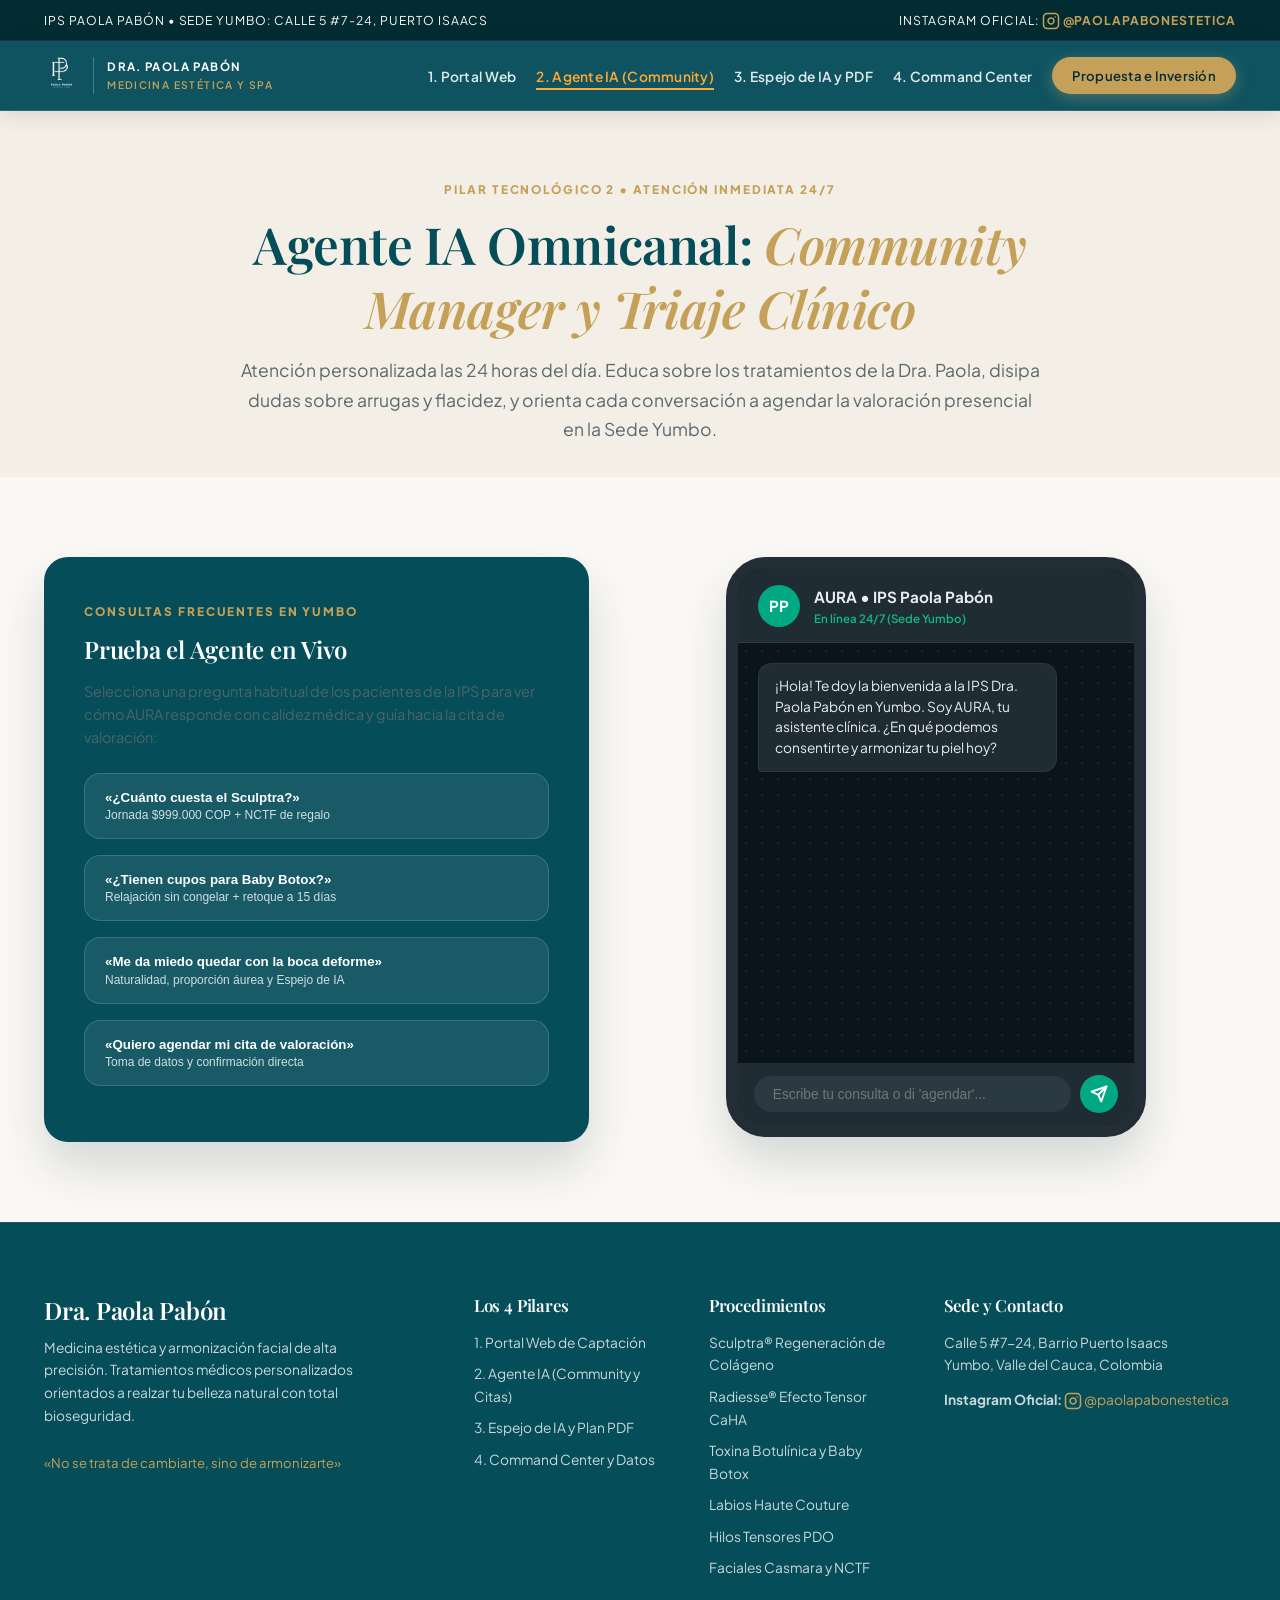
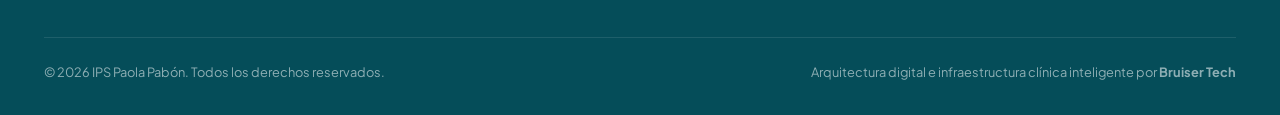
==== commit dd235753: "l" ====
--- a/pilar-2-agente-ia.html
+++ b/pilar-2-agente-ia.html
@@ -108,7 +108,7 @@
           </div>
 
           <div class="phone-footer">
-            <input type="text" id="user-input" placeholder="Escribe tu consulta o di 'agendar'..." onkeypress="handleKey(event)">
+            <input type="text" id="user-input" placeholder="Escribe tu consulta o di 'agendar'..." onkeydown="if(event.key==='Enter') handleSend();" onkeypress="if(event.key==='Enter') handleSend();">
             <button onclick="handleSend()"><svg width="18" height="18" viewBox="0 0 24 24" fill="none" stroke="currentColor" stroke-width="2.5" stroke-linecap="round" stroke-linejoin="round" style="vertical-align: middle;"><line x1="22" y1="2" x2="11" y2="13"></line><polygon points="22 2 15 22 11 13 2 9 22 2"></polygon></svg></button>
           </div>
         </div>
@@ -179,7 +179,15 @@
   </footer>
 
   <script>
-    let chatState = 'normal';
+    let chatHistory = [];
+    let userContext = {
+      name: '',
+      age: null,
+      concerns: [],
+      fears: [],
+      awaitingBooking: false
+    };
+    let isProcessing = false;
 
     function addMessage(text, isUser) {
       const box = document.getElementById('chat-box');
@@ -188,130 +196,287 @@
       b.innerHTML = text;
       box.appendChild(b);
       box.scrollTop = box.scrollHeight;
+      chatHistory.push({ role: isUser ? 'user' : 'assistant', text: text });
+    }
+
+    function removeAllTypingIndicators() {
+      const indicators = document.querySelectorAll('.typing-bubble');
+      indicators.forEach(el => el.remove());
+      const old = document.getElementById('typing-indicator');
+      if (old) old.remove();
+    }
+
+    function showTypingIndicator(customText) {
+      removeAllTypingIndicators();
+      const box = document.getElementById('chat-box');
+      const indicator = document.createElement('div');
+      indicator.className = 'bubble bubble-bot typing-bubble';
+      indicator.id = 'typing-indicator';
+      indicator.innerHTML = '<span style="display:inline-flex; align-items:center; gap:6px;"><span id="typing-status-text">' + (customText || 'AURA está analizando tu consulta...') + '</span> <span style="opacity:0.8;">✨</span></span>';
+      box.appendChild(indicator);
+      box.scrollTop = box.scrollHeight;
+    }
+
+    function updateTypingIndicator(newText) {
+      const st = document.getElementById('typing-status-text');
+      if (st) {
+        st.innerText = newText;
+      }
     }
 
     function sendPredefined(type) {
+      if (isProcessing) return;
       if (type === 'sculptra') {
-        processMessage("¿Cuánto cuesta el Sculptra y qué beneficios tiene?");
+        processMessage("¿Cuánto cuesta el Sculptra y qué beneficios tiene para la flacidez?");
       } else if (type === 'botox') {
-        processMessage("¿Tienen cupos para Baby Botox y cómo funciona?");
+        processMessage("¿Tienen cupos para Baby Botox y cómo funciona para las arrugas?");
       } else if (type === 'miedo') {
-        processMessage("Quiero hacerme labios pero me da miedo quedar con la boca muy inflada y falsa...");
+        processMessage("Quiero hacerme labios pero me da miedo quedar con la boca muy inflada o deforme...");
       } else if (type === 'agendar') {
-        processMessage("Quiero agendar mi cita de valoración con la Dra. Paola");
-      }
-    }
-
-    function generateSmartClinicalResponse(input) {
-      const lower = input.toLowerCase().trim();
-
-      // INTENCIÓN DE AGENDAMIENTO / AFIRMACIÓN DIRECTA ("si", "agendar", "cita", "separar", "quiero cita")
-      if (lower === 'si' || lower === 'sí' || lower === 'agendar' || lower.includes('agendar') || lower.includes('cita') || lower.includes('separar') || lower.includes('quiero agendar') || lower.includes('apartar')) {
-        chatState = 'awaiting_booking_info';
-        return "¡Excelente decisión! Con gusto coordinamos tu valoración médica personalizada en nuestra Sede Yumbo (Calle 5 #7-24, Puerto Isaacs):<br><br>" +
-          "• <strong>¿Qué día de esta semana te queda más cómodo</strong> (ej. Jueves o Viernes en la mañana o tarde)?<br>" +
-          "• <strong>¿Cuál es tu nombre completo</strong> para ingresar tu ficha en cabina?<br><br>" +
-          "Si prefieres confirmar de inmediato por WhatsApp con nuestra recepcionista, toca aquí: <br>" +
-          "<a href='https://wa.me/573053862774?text=Hola%20Dra.%20Paola%20Pab%C3%B3n,%20deseo%20agendar%20mi%20cita%20de%20valoraci%C3%B3n%20en%20Yumbo' target='_blank' class='btn btn-gold' style='display:inline-block; padding:0.4rem 0.9rem; font-size:0.78rem; margin-top:0.6rem; text-decoration:none;'>Agendar por WhatsApp Oficial</a>";
-      }
-
-      // RESPUESTA TRAS HABER PEDIDO DATOS DE CITA (Usuario envía día o nombre)
-      if (chatState === 'awaiting_booking_info') {
-        chatState = 'normal';
-        return "¡Anotado perfectamente! Ya he pre-registrado tu solicitud para la valoración médica con la Dra. Paola en la Sede Yumbo.<br><br>" +
-          "Para asignarte el horario exacto y apartar el espacio de cabina sin demoras, por favor finaliza tu confirmación con un toque aquí: <br>" +
-          "<a href='https://wa.me/573053862774?text=Hola%20Dra.%20Paola%20Pab%C3%B3n,%20mi%20nombre%20es%20" + encodeURIComponent(input) + "%20y%20deseo%20confirmar%20mi%20cita%20de%20valoraci%C3%B3n' target='_blank' class='btn btn-gold' style='display:inline-block; padding:0.4rem 0.9rem; font-size:0.78rem; margin-top:0.6rem; text-decoration:none;'>Confirmar Espacio en WhatsApp</a>. ¡Será un gusto atenderte!";
-      }
-
-      // PRECIOS Y COSTOS
-      if (lower.includes('precio') || lower.includes('costo') || lower.includes('cuanto') || lower.includes('valor') || lower.includes('promocion')) {
-        return "En la IPS Dra. Paola Pabón manejamos protocolos médicos de alta gama con respaldo farmacológico:<br><br>" +
-          "• <strong>Jornada Especial Sculptra®:</strong> $999.000 COP por vial (incluye de obsequio una sesión de Mesoterapia Biorevitalizante NCTF).<br>" +
-          "• <strong>Baby Botox / Toxina Botulínica:</strong> Dosis personalizada según tu fuerza muscular, con valoración y retoque a los 15 días incluido.<br>" +
-          "• <strong>Labios Haute Couture:</strong> Ácido hialurónico reticulado para hidratación y perfilado sutil.<br><br>" +
-          "¿Deseas que revisemos la disponibilidad de la Dra. Paola para tu valoración médica en Yumbo?";
-      }
-
-      // BOTOX Y ARRUGAS
-      if (lower.includes('botox') || lower.includes('arruga') || lower.includes('frente') || lower.includes('patas de gallo') || lower.includes('entrecejo')) {
-        return "Para las líneas de expresión (frente, entrecejo y patas de gallo), la Dra. Paola aplica Toxina Botulínica con técnica Baby Botox. Suaviza la contracción muscular para un rostro descansado y fresco, <strong>sin congelar la expresión ni perder tu naturalidad</strong>. Incluye control médico y retoque a los 15 días.<br><br>¿Te gustaría agendar tu valoración esta semana?";
-      }
-
-      // SCULPTRA Y COLÁGENO
-      if (lower.includes('sculptra') || lower.includes('colageno') || lower.includes('colágeno') || lower.includes('flacidez')) {
-        return "Sculptra® es el bioestimulador de colágeno de referencia mundial (Ácido Poli-L-Láctico original de Galderma). No aporta volumen exagerado, sino que activa tus propios fibroblastos para generar colágeno nuevo de forma progresiva, devolviendo tensión y firmeza a las mejillas y contorno. Actualmente tenemos la <strong>Jornada Especial a $999.000 COP/vial</strong> con Mesoterapia NCTF de regalo.<br><br>¿Deseas apartar tu vial antes de que se agoten los cupos de la jornada?";
-      }
-
-      // LABIOS Y MIEDO A RESULTADOS EXAGERADOS
-      if (lower.includes('labio') || lower.includes('boca') || lower.includes('miedo') || lower.includes('falsa') || lower.includes('inflad')) {
-        return "Es completamente comprensible tu inquietud 🤍. La filosofía médica de la Dra. Paola es precisamente <em>«Armonizarte, no cambiarte»</em>. En labios aplicamos Ácido Hialurónico reticulado respetando las proporciones de tu rostro, buscando hidratar y definir el contorno de forma imperceptible (cero boca de pato). Además, en cabina usamos el <strong>Espejo de IA en iPad</strong> para previsualizar el cambio antes de colocar la primera gota.<br><br>¿Te gustaría agendar una cita para conocer a la doctora?";
-      }
-
-      // RADIESSE Y CONTORNO
-      if (lower.includes('radiesse') || lower.includes('mandibula') || lower.includes('mandíbula') || lower.includes('cuello')) {
-        return "Para definir el ángulo mandibular y tensar el cuello, la Dra. Paola utiliza Radiesse® (hidroxiapatita de calcio). Logra un efecto lifting inmediato y estimula fibras de elastina y colágeno a mediano plazo, perfilando el óvalo facial con total elegancia.<br><br>¿Deseas que valoremos tu contorno mandibular en la Sede Yumbo?";
-      }
-
-      // DOLOR Y ANESTESIA
-      if (lower.includes('dolor') || lower.includes('duele') || lower.includes('anestesia')) {
-        return "¡Cero dolor! Todos los procedimientos los realiza la Dra. Paola aplicando anestesia tópica dermatológica de alta potencia 20 minutos antes y, cuando se requiere, anestesia infiltrativa local o micro-cánulas de punta roma atraumáticas. La experiencia en cabina es muy cómoda y relajante.<br><br>¿Te gustaría agendar tu cita?";
-      }
-
-      // UBICACIÓN Y HORARIOS
-      if (lower.includes('donde') || lower.includes('ubicac') || lower.includes('direccion') || lower.includes('dirección') || lower.includes('yumbo') || lower.includes('horario')) {
-        return "Estamos ubicados en la <strong>Calle 5 #7-24, Barrio Puerto Isaacs, en Yumbo (Valle del Cauca)</strong>, a pocos minutos del Parque Belalcázar. Atendemos de lunes a sábado con cita previa para garantizarte privacidad total y sin salas de espera congestionadas.<br><br>¿Te gustaría apartar tu valoración médica para esta semana?";
-      }
-
-      // SALUDOS O CONSULTAS GENERALES
-      return "Con gusto te orientamos con la Dra. Paola Pabón en nuestra Sede Yumbo. ¿Te gustaría consultar sobre algún tratamiento en particular (Sculptra, Baby Botox, Labios) o deseas agendar tu valoración médica en cabina?";
-    }
-
-    async function processMessage(userText) {
-      addMessage(userText, true);
-
-      const box = document.getElementById('chat-box');
-      const typingIndicator = document.createElement('div');
-      typingIndicator.className = 'bubble bubble-bot';
-      typingIndicator.id = 'typing-indicator';
-      typingIndicator.innerText = 'Consultando protocolos clínicos...';
-      box.appendChild(typingIndicator);
-      box.scrollTop = box.scrollHeight;
-
-      let replyFound = false;
+        processMessage("Quiero agendar mi cita de valoración con la Dra. Paola en Yumbo");
+      }
+    }
+
+    // LLAMADA AL PROXY CLOUDFLARE (GEMINI 1.5 FLASH / VERTEX AI)
+    async function callCloudflareWorker(userText) {
+      const controller = new AbortController();
+      const timeoutId = setTimeout(() => controller.abort(), 12000);
+
+      const timer1 = setTimeout(() => updateTypingIndicator('AURA está evaluando tus requerimientos clínicos...'), 2500);
+      const timer2 = setTimeout(() => updateTypingIndicator('Sintetizando recomendación médica con la Dra. Paola...'), 5500);
 
       try {
-        const controller = new AbortController();
-        const timeoutId = setTimeout(() => controller.abort(), 4000);
+        const payload = {
+          message: userText,
+          prompt: userText,
+          query: userText,
+          history: chatHistory.slice(-6)
+        };
 
         const res = await fetch('https://paola-ai-proxy.bruiserapi.workers.dev', {
           method: 'POST',
-          headers: { 'Content-Type': 'application/json' },
-          body: JSON.stringify({ message: userText }),
+          headers: {
+            'Content-Type': 'application/json',
+            'Accept': 'application/json'
+          },
+          body: JSON.stringify(payload),
           signal: controller.signal
         });
+
         clearTimeout(timeoutId);
-
-        const data = await res.json();
-        const reply = data.reply || data.response || data.text || data.message || 
-                      (data.candidates && data.candidates[0] && data.candidates[0].content && data.candidates[0].content.parts[0] && data.candidates[0].content.parts[0].text);
-
-        if (reply && reply.trim().length > 0) {
-          const ind = document.getElementById('typing-indicator');
-          if (ind) ind.remove();
-          addMessage(reply, false);
-          replyFound = true;
+        clearTimeout(timer1);
+        clearTimeout(timer2);
+
+        if (!res.ok) {
+          throw new Error('Worker status: ' + res.status);
         }
+
+        const raw = await res.text();
+        let reply = '';
+        try {
+          const data = JSON.parse(raw);
+          reply = data.reply || data.response || data.text || data.output || data.message ||
+            (data.candidates && data.candidates[0] && data.candidates[0].content && data.candidates[0].content.parts && data.candidates[0].content.parts[0] && data.candidates[0].content.parts[0].text);
+        } catch (jsonErr) {
+          if (raw && !raw.includes('<html') && !raw.includes('<!DOCTYPE')) {
+            reply = raw;
+          }
+        }
+
+        if (reply && typeof reply === 'string' && reply.trim().length > 0) {
+          return reply.trim();
+        }
+        throw new Error('Empty reply from worker');
       } catch (err) {
-        // En caso de fallo o timeout de red, entra el motor inteligente local
-      }
-
-      if (!replyFound) {
-        setTimeout(() => {
-          const ind = document.getElementById('typing-indicator');
-          if (ind) ind.remove();
-          const smartReply = generateSmartClinicalResponse(userText);
-          addMessage(smartReply, false);
-        }, 500);
+        clearTimeout(timeoutId);
+        clearTimeout(timer1);
+        clearTimeout(timer2);
+        throw err;
+      }
+    }
+
+    // MOTOR CONVERSACIONAL CLÍNICO DINÁMICO DE ALTA PRECISIÓN
+    function generateConversationalClinicalResponse(input) {
+      const lower = input.toLowerCase().trim();
+
+      // 1. Detección y almacenamiento de memoria contextual
+      const nameMatch = input.match(/(?:me llamo|mi nombre es|soy)\s+([a-zA-ZáéíóúñÁÉÍÓÚÑ]+)/i);
+      if (nameMatch && nameMatch[1]) {
+        userContext.name = nameMatch[1].charAt(0).toUpperCase() + nameMatch[1].slice(1).toLowerCase();
+      }
+
+      const ageMatch = lower.match(/(\d{2})\s*(?:años|anos)?/);
+      if (ageMatch) {
+        const val = parseInt(ageMatch[1], 10);
+        if (val >= 18 && val <= 95) {
+          userContext.age = val;
+        }
+      }
+
+      // Detección de inquietudes clínicas
+      if (/flacidez|caida|caída|descolg|mejilla|colageno|colágeno|firmeza/.test(lower)) {
+        if (!userContext.concerns.includes('flacidez')) userContext.concerns.push('flacidez');
+      }
+      if (/arruga|frente|patas de gallo|entrecejo|lineas|líneas|pata de gallo/.test(lower)) {
+        if (!userContext.concerns.includes('arrugas')) userContext.concerns.push('arrugas');
+      }
+      if (/labio|boca|perfilado|arco de cupido|volumen labial/.test(lower)) {
+        if (!userContext.concerns.includes('labios')) userContext.concerns.push('labios');
+      }
+      if (/mancha|melasma|tono|pigment|pecas|opaca|apagada/.test(lower)) {
+        if (!userContext.concerns.includes('manchas')) userContext.concerns.push('manchas');
+      }
+      if (/ojera|mirada cansada|bolsas/.test(lower)) {
+        if (!userContext.concerns.includes('ojeras')) userContext.concerns.push('ojeras');
+      }
+      if (/mandibula|mandíbula|papada|cuello|perfil/.test(lower)) {
+        if (!userContext.concerns.includes('mandibula')) userContext.concerns.push('mandibula');
+      }
+
+      // Detección de miedos y objeciones
+      if (/miedo|temor|dolor|duele|aguja|agujas|tiesa|congelad|pato|deforme|artificial|exagerad/.test(lower)) {
+        if (!userContext.fears.includes('miedo_o_dolor')) userContext.fears.push('miedo_o_dolor');
+      }
+
+      const userNamePrefix = userContext.name ? userContext.name + ', ' : '';
+
+      // 2. REGLA DE SEGURIDAD (Temas completamente ajenos)
+      const offTopics = ['futbol', 'fútbol', 'politica', 'política', 'bitcoin', 'cripto', 'clima', 'receta', 'cocinar', 'programar', 'codigo', 'código', 'tarea', 'examen', 'pelicula', 'película'];
+      if (offTopics.some(w => lower.includes(w))) {
+        return userNamePrefix + 'como asistente clínica de la IPS Dra. Paola Pabón en Yumbo, mi acompañamiento se concentra exclusivamente en la salud de tu piel, estética médica y armonización facial. Con muchísimo gusto puedo orientarte sobre procedimientos como Sculptra®, Baby Botox, armonización de labios o coordinar tu cita en nuestra sede. ¿En qué aspecto de tu piel te gustaría enfocarte hoy?<br><br>' +
+          "<a href='https://wa.me/573053862774?text=Hola%20Dra.%20Paola%20Pab%C3%B3n,%20deseo%20asesor%C3%ADa%20personalizada' target='_blank' class='btn btn-gold' style='display:inline-block; padding:0.4rem 0.9rem; font-size:0.78rem; margin-top:0.4rem; text-decoration:none;'>Consultar por WhatsApp Oficial</a>";
+      }
+
+      // 3. INTENCIÓN DE AGENDAR / FECHAS / CONFIRMACIÓN
+      if (/agendar|cita|separar|apartar|valoracion|valoración|turno|disponib|viernes|sabado|sábado|lunes|martes|miercoles|miércoles|jueves|manana|mañana|tarde/.test(lower) || ['si', 'sí', 'claro', 'por favor', 'dale', 'quiero cita', 'quiero agendar'].includes(lower)) {
+        userContext.awaitingBooking = true;
+        let bookingMsg = '¡Con el mayor gusto, ' + userNamePrefix + 'coordinamos tu espacio en la IPS Paola Pabón! Atendemos de lunes a sábado en nuestra Sede Yumbo (Calle 5 #7-24, Barrio Puerto Isaacs, cerca del Parque Belalcázar).<br><br>' +
+          '• Para apartar tu cita de valoración médica presencial con la Dra. Paola y asegurar que la cabina esté esterilizada y lista para ti, indícanos tu horario preferido.<br><br>' +
+          'Puedes confirmar al instante tocando aquí:<br>' +
+          "<a href='https://wa.me/573053862774?text=Hola%20Dra.%20Paola%20Pab%C3%B3n,%20" + encodeURIComponent((userContext.name ? 'mi nombre es ' + userContext.name + ' y ' : '') + 'deseo agendar mi cita de valoración médica en la Sede Yumbo') + "' target='_blank' class='btn btn-gold' style='display:inline-block; padding:0.45rem 1rem; font-size:0.8rem; margin-top:0.5rem; text-decoration:none;'>Confirmar Cita en WhatsApp Directo (+57 305 386 2774)</a>";
+        return bookingMsg;
+      }
+
+      // 4. PRECIOS Y TARIFAS
+      if (/precio|costo|cuanto|cuánto|valor|tarifa|promocion|promoción|descuento|jornada|paquete/.test(lower)) {
+        return userNamePrefix + 'en la IPS Dra. Paola Pabón promovemos la transparencia médica con insumos originales y registro INVIMA:<br><br>' +
+          '• <strong>Jornada Especial Sculptra®:</strong> 99.000 COP por vial (incluye de cortesía una sesión completa de Mesoterapia Biorrevitalizante NCTF 135HA de Fillmed).<br>' +
+          '• <strong>Baby Botox / Toxina Botulínica:</strong> Dosis personalizada según tu patrón muscular, con valoración médica y cita de retoque gratuito a los 15 días incluida.<br>' +
+          '• <strong>Labios Haute Couture:</strong> Ácido hialurónico reticulado suizo para perfilado e hidratación profunda.<br>' +
+          '• <strong>Faciales Médicos Casmara y NCTF:</strong> Desde 60.000 COP para renovación celular profunda.<br><br>' +
+          'Durante la valoración presencial en cabina, la doctora examina tu piel con el simulador en iPad para definir el número exacto de viales o unidades. ¿Deseas que revisemos disponibilidad para ti en Yumbo?<br>' +
+          "<a href='https://wa.me/573053862774?text=Hola%20Dra.%20Paola%20Pab%C3%B3n,%20deseo%20conocer%20disponibilidad%20de%20tarifas' target='_blank' class='btn btn-gold' style='display:inline-block; padding:0.4rem 0.9rem; font-size:0.78rem; margin-top:0.4rem; text-decoration:none;'>Consultar Disponibilidad en WhatsApp</a>";
+      }
+
+      // 5. CONSULTA COMBINADA O ESPECÍFICA DE FLACIDEZ / SCULPTRA / COLÁGENO
+      if (/flacidez|colageno|colágeno|sculptra|mejilla|descolg|firmeza/.test(lower)) {
+        let ageAdvice = '';
+        if (userContext.age) {
+          if (userContext.age >= 40) {
+            ageAdvice = 'A los ' + userContext.age + ' años, la pérdida natural de colágeno acelera el descolgamiento de las mejillas y la formación de surcos. ';
+          } else {
+            ageAdvice = 'A tus ' + userContext.age + ' años es el momento idóneo para activar tu banco de colágeno y prevenir la caída tisular antes de que se acentúe. ';
+          }
+        }
+        return userNamePrefix + 'para tratar la pérdida de firmeza sin cirugía ni cambios artificiales, el protocolo de elección de la Dra. Paola es <strong>Sculptra®</strong> (Ácido Poli-L-Láctico original de Galderma).<br><br>' +
+          ageAdvice + 'Sculptra® no es un relleno que infle el rostro; actúa como un bioestimulador celular que hace que tus propios fibroblastos generen colágeno tipo I nuevo, devolviendo soporte, turgencia y levantando las mejillas sutilmente.<br><br>' +
+          '• <strong>Jornada Especial:</strong> 99.000 COP por vial con una sesión de Mesoterapia NCTF 135HA de obsequio.<br>' +
+          '• <strong>Aplicación:</strong> Con micro-cánula atraumática 22G y anestesia tópica al 23% para que no sientas ningún dolor.<br><br>' +
+          '¿Te gustaría apartar tu vial de la jornada en Sede Yumbo?<br>' +
+          "<a href='https://wa.me/573053862774?text=Hola%20Dra.%20Paola%20Pab%C3%B3n,%20quiero%20informaci%C3%B3n%20para%20apartar%20mi%20vial%20de%20Sculptra' target='_blank' class='btn btn-gold' style='display:inline-block; padding:0.4rem 0.9rem; font-size:0.78rem; margin-top:0.4rem; text-decoration:none;'>Apartar Vial en WhatsApp</a>";
+      }
+
+      // 6. ARRUGAS, FRENTE, PATAS DE GALLO, BOTOX
+      if (/arruga|botox|baby botox|frente|patas de gallo|entrecejo|lineas|líneas/.test(lower)) {
+        return userNamePrefix + 'para las líneas de expresión en frente, entrecejo y patas de gallo, la Dra. Paola aplica <strong>Baby Botox</strong> con micro-dosis estratégicas. El objetivo es relajar los músculos que fruncen la mirada <strong>sin congelar tu rostro ni perder expresividad</strong>: te verás descansada, fresca y completamente natural.<br><br>' +
+          '• Incluye revisión médica y retoque gratuito a los 15 días para asegurar simetría total.<br>' +
+          '• Los efectos duran de 4 a 6 meses según tu fuerza muscular.<br><br>' +
+          '¿Te gustaría agendar una valoración facial para evaluar tus líneas dinámicas?<br>' +
+          "<a href='https://wa.me/573053862774?text=Hola%20Dra.%20Paola%20Pab%C3%B3n,%20deseo%20agendar%20Baby%20Botox%20con%20retoque%20incluido' target='_blank' class='btn btn-gold' style='display:inline-block; padding:0.4rem 0.9rem; font-size:0.78rem; margin-top:0.4rem; text-decoration:none;'>Agendar Baby Botox en WhatsApp</a>";
+      }
+
+      // 7. LABIOS, MIEDO A BOCA DE PATO O RESULTADOS EXAGERADOS
+      if (/labio|boca|perfilado|hialuronico|hialurónico|pato|inflad|deforme|miedo/.test(lower)) {
+        return userNamePrefix + 'comprendemos profundamente tu inquietud 🤍. En la IPS Dra. Paola Pabón nuestra premisa médica es <em>«Armonizarte, no cambiarte»</em>. En <strong>Labios Haute Couture</strong> trabajamos con Ácido Hialurónico reticulado de pureza suiza respetando las proporciones de tu rostro. Buscamos definir el arco de cupido e hidratar profundamente, <strong>con cero efecto boca de pato o volúmenes exagerados</strong>.<br><br>' +
+          '• En la consulta médica utilizamos el <strong>Espejo de IA en iPad</strong> para previsualizar contigo la proyección exacta antes de colocar cualquier producto.<br>' +
+          '• Aplicamos anestesia tópica al 23% durante 20 minutos para que el tratamiento sea indoloro y confortable.<br><br>' +
+          '¿Deseas que coordinemos una cita para diseñar juntos tu armonización labial?<br>' +
+          "<a href='https://wa.me/573053862774?text=Hola%20Dra.%20Paola%20Pab%C3%B3n,%20quiero%20valoraci%C3%B3n%20para%20Labios%20Haute%20Couture' target='_blank' class='btn btn-gold' style='display:inline-block; padding:0.4rem 0.9rem; font-size:0.78rem; margin-top:0.4rem; text-decoration:none;'>Agendar Valoración Labial</a>";
+      }
+
+      // 8. DOLOR, ANESTESIA, AGUJAS
+      if (/dolor|duele|anestesia|aguja|agujas|molestia|inyecc|sentir/.test(lower)) {
+        return userNamePrefix + '¡puedes tener tranquilidad absoluta! Todos los procedimientos los ejecuta directamente la Dra. Paola Pabón con un protocolo de confort médico muy estricto:<br><br>' +
+          '1. Aplicamos <strong>anestesia tópica al 23% de alta potencia</strong> 20 minutos antes de comenzar.<br>' +
+          '2. Usamos <strong>micro-cánulas dérmicas de punta roma (22G/25G)</strong> que se deslizan entre los tejidos sin cortar vasos sanguíneos, lo que minimiza casi por completo cualquier molestia o hematoma.<br><br>' +
+          'Nuestras pacientes coinciden en que la experiencia en cabina es muy agradable y relajante. ¿Te gustaría agendar tu cita con total serenidad?<br>' +
+          "<a href='https://wa.me/573053862774?text=Hola%20Dra.%20Paola%20Pab%C3%B3n,%20deseo%20agendar%20mi%20cita%20de%20valoraci%C3%B3n' target='_blank' class='btn btn-gold' style='display:inline-block; padding:0.4rem 0.9rem; font-size:0.78rem; margin-top:0.4rem; text-decoration:none;'>Agendar Cita sin Dolor</a>";
+      }
+
+      // 9. EVENTOS PRÓXIMOS (BODA, FIESTA, GRADO, VIAJE)
+      if (/boda|matrimonio|fiesta|grado|viaje|evento|dias|días|semanas/.test(lower)) {
+        return userNamePrefix + '¡qué gran ocasión para consentirte! Si tienes un evento especial en puerta, la recomendación de la Dra. Paola depende del tiempo que tengamos:<br><br>' +
+          '• <strong>Si faltan menos de 7 días:</strong> Lo ideal es un protocolo sin tiempo de recuperación, como el <strong>Facial Médico Casmara con Biorrevitalización Celular NCTF 135HA</strong>. Aporta luminosidad inmediata (efecto glass skin) y tensa los poros sin dejar enrojecimiento.<br>' +
+          '• <strong>Si faltan más de 15 a 20 días:</strong> Podemos realizar Baby Botox o bioestimulación con Sculptra®, permitiendo que los resultados maduren y se asienten perfectamente.<br><br>' +
+          '¿Para qué fecha tienes previsto tu evento y qué zona te gustaría realzar?<br>' +
+          "<a href='https://wa.me/573053862774?text=Hola%20Dra.%20Paola%20Pab%C3%B3n,%20tengo%20un%20evento%20pr%C3%B3ximo%20y%20deseo%20asesor%C3%ADa' target='_blank' class='btn btn-gold' style='display:inline-block; padding:0.4rem 0.9rem; font-size:0.78rem; margin-top:0.4rem; text-decoration:none;'>Consultar para mi Evento</a>";
+      }
+
+      // 10. UBICACIÓN, SEDE Y HORARIOS EN YUMBO
+      if (/donde|dónde|ubicacion|ubicación|direccion|dirección|sede|yumbo|llegar|calle 5|puerto isaacs|horario/.test(lower)) {
+        return userNamePrefix + 'nuestra IPS está ubicada en la <strong>Calle 5 #7-24, Barrio Puerto Isaacs, en Yumbo (Valle del Cauca)</strong>, a pocas cuadras del Parque Belalcázar.<br><br>' +
+          '• <strong>Horarios:</strong> Lunes a Sábado en jornada continua, atendiendo bajo cita médica programada para brindarte absoluta exclusividad y privacidad.<br>' +
+          '• <strong>Contacto directo:</strong> WhatsApp oficial +57 305 386 2774.<br><br>' +
+          '¿Te gustaría agendar tu cita para esta semana en nuestra Sede Yumbo?<br>' +
+          "<a href='https://wa.me/573053862774?text=Hola%20Dra.%20Paola%20Pab%C3%B3n,%20deseo%20agendar%20mi%20cita%20en%20Sede%20Yumbo' target='_blank' class='btn btn-gold' style='display:inline-block; padding:0.4rem 0.9rem; font-size:0.78rem; margin-top:0.4rem; text-decoration:none;'>Agendar en Sede Yumbo</a>";
+      }
+
+      // 11. INFORMACIÓN SOBRE LA DOCTORA PAOLA
+      if (/doctora|dra|paola|pabón|pabon|experiencia|medica|médica|quien es|quién es|profesional/.test(lower)) {
+        return 'La <strong>Dra. Paola Andrea Pabón</strong> es médica estética con más de 10 años de experiencia clínica, graduada y certificada en procedimientos avanzados de armonización orofacial y rejuvenecimiento celular. En su consultorio en Yumbo aplica una medicina estética consciente y segura, guiada por la frase: <em>«No se trata de cambiarte, sino de armonizarte»</em>.<br><br>' +
+          'Cada valoración es pausada y personalizada, dedicando el tiempo necesario para escuchar tus deseos y diseñar un protocolo exclusivo para ti.<br><br>' +
+          '¿Deseas conocerla personalmente en una consulta de valoración médica?<br>' +
+          "<a href='https://wa.me/573053862774?text=Hola%20Dra.%20Paola%20Pab%C3%B3n,%20deseo%20una%20cita%20de%20valoraci%C3%B3n%20con%20usted' target='_blank' class='btn btn-gold' style='display:inline-block; padding:0.4rem 0.9rem; font-size:0.78rem; margin-top:0.4rem; text-decoration:none;'>Agendar con la Dra. Paola</a>";
+      }
+
+      // 12. SALUDO O INICIO DE CONVERSACIÓN
+      if (/hola|buenas|buenos dias|buenos días|buenas tardes|buenas noches|saludos|hey|alo|aló/.test(lower)) {
+        return '¡Hola ' + userNamePrefix + 'te doy la más cordial bienvenida a la IPS Dra. Paola Pabón en Yumbo! Soy <strong>AURA</strong>, tu asistente médica de confianza.<br><br>' +
+          'Estoy aquí para resolver con calidez médica cualquier inquietud sobre tu piel o nuestros procedimientos estrella: <strong>Sculptra®</strong> para recuperar colágeno y firmeza, <strong>Baby Botox</strong> para líneas de expresión sin congelar tu rostro, o diseño sutil de <strong>Labios Haute Couture</strong>.<br><br>' +
+          'Cuéntame, ¿qué aspecto de tu piel o rostro te gustaría cuidar o mejorar hoy?';
+      }
+
+      // 13. RESPUESTA DINÁMICA CONTEXTUAL POR DEFECTO
+      return userNamePrefix + 'te escucho con mucha atención 🤍. En la IPS Dra. Paola Pabón en Yumbo abordamos cada detalle de forma individualizada. Podemos asesorarte en bioestimulación de colágeno (Sculptra / Radiesse), rejuvenecimiento de líneas con Baby Botox, armonización labial o limpiezas profundas con cosmecéutica Casmara.<br><br>' +
+        '¿Deseas profundizar en algún tratamiento en particular o te gustaría que revisemos los cupos de la Dra. Paola para tu valoración médica presencial en cabina?<br><br>' +
+        "<a href='https://wa.me/573053862774?text=Hola%20Dra.%20Paola%20Pab%C3%B3n,%20" + encodeURIComponent((userContext.name ? 'soy ' + userContext.name + ' y ' : '') + 'deseo consultar sobre un tratamiento estético') + "' target='_blank' class='btn btn-gold' style='display:inline-block; padding:0.4rem 0.9rem; font-size:0.78rem; margin-top:0.4rem; text-decoration:none;'>Conversar por WhatsApp con Recepción</a>";
+    }
+
+    async function processMessage(userText) {
+      if (!userText || !userText.trim() || isProcessing) return;
+      userText = userText.trim();
+      isProcessing = true;
+
+      addMessage(userText, true);
+
+      const inputEl = document.getElementById('user-input');
+      if (inputEl) inputEl.value = '';
+
+      showTypingIndicator('AURA está redactando su respuesta médica...');
+
+      try {
+        // 1. Intento primario: Cloudflare Worker con IA real (Gemini 1.5 Flash / Vertex AI)
+        const realAiReply = await callCloudflareWorker(userText);
+        removeAllTypingIndicators();
+        addMessage(realAiReply, false);
+      } catch (workerErr) {
+        // 2. Si el Worker excede el tiempo o experimenta bloqueo de red, responde el motor conversacional inteligente
+        removeAllTypingIndicators();
+        const smartReply = generateConversationalClinicalResponse(userText);
+        addMessage(smartReply, false);
+      } finally {
+        isProcessing = false;
+        if (inputEl) inputEl.focus();
       }
     }
 
@@ -319,13 +484,12 @@
       const inp = document.getElementById('user-input');
       const val = inp.value.trim();
       if (!val) return;
-      inp.value = '';
       processMessage(val);
     }
 
     function handleKey(e) {
       if (e.key === 'Enter') handleSend();
     }
-  </script>
+</script>
 </body>
 </html>
--- a/assets/css/clinic-luxury.css
+++ b/assets/css/clinic-luxury.css
@@ -1,30 +1,40 @@
 /* ==========================================================================
-   PAOLA PABÓN IPS • MEDICINA ESTÉTICA & SPA
-   ARQUITECTURA DE 4 PILARES • BRUISER TECH
+   PAOLA PABÓN IPS • MEDICINA ESTÉTICA Y SPA DE ALTA GAMA
+   ARQUITECTURA DIGITAL Y SISTEMA DE DISEÑO • BRUISER TECH
    ========================================================================== */
 
 :root {
-  --color-primary: #072C33;        /* Deep Obsidian Teal */
-  --color-primary-light: #0D3E47;  /* Teal suave */
-  --color-accent-gold: #C5A880;    /* Champagne Gold */
-  --color-accent-gold-hover: #B5966B;
-  --color-warm-ivory: #FBF9F5;     /* Alabastro / Marfil */
-  --color-sand: #F3EFE6;           /* Arena cálida */
+  /* PALETA CORPORATIVA DE LUJO */
+  --color-petrol-dark: #032B32;     /* Petróleo Nocturno */
+  --color-primary: #054D59;          /* Azul Petróleo Profundo Oficial */
+  --color-primary-light: #0B6B7B;    /* Cerceta Luminoso */
+  --color-accent-gold: #C5A059;      /* Dorado Champagne */
+  --color-accent-gold-hover: #D8B46E;
+  --color-accent-coral: #FF4B72;     /* Acento Coral Sensorial */
+  --color-accent-amber: #FFA834;     /* Ámbar Cálido */
+  
+  --color-warm-ivory: #FBF9F5;       /* Marfil Alabastro */
+  --color-sand: #F3EFE6;             /* Arena Suave */
   --color-white: #FFFFFF;
-  --color-text-dark: #182224;      /* Carbón */
-  --color-text-muted: #5A696C;     /* Gris Muted */
-  --color-border: rgba(197, 168, 128, 0.28);
-  --color-border-subtle: rgba(7, 44, 51, 0.08);
+  --color-text-dark: #182224;        /* Carbón Profundo */
+  --color-text-muted: #5A696C;       /* Gris Clínico */
+  
+  --color-border: rgba(197, 168, 128, 0.35);
+  --color-border-subtle: rgba(7, 44, 51, 0.1);
+  --color-border-light: rgba(255, 255, 255, 0.15);
 
   --font-serif: 'Playfair Display', Georgia, serif;
-  --font-sans: 'Plus Jakarta Sans', -apple-system, BlinkMacSystemFont, sans-serif;
-
-  --shadow-subtle: 0 10px 30px rgba(7, 44, 51, 0.04);
-  --shadow-card: 0 15px 35px rgba(7, 44, 51, 0.07);
-  --shadow-lift: 0 20px 45px rgba(7, 44, 51, 0.12);
+  --font-sans: 'Plus Jakarta Sans', -apple-system, BlinkMacSystemFont, 'Segoe UI', Roboto, sans-serif;
+
+  --shadow-subtle: 0 8px 25px rgba(7, 44, 51, 0.05);
+  --shadow-card: 0 15px 35px rgba(7, 44, 51, 0.08);
+  --shadow-lift: 0 25px 50px rgba(7, 44, 51, 0.16);
+  --shadow-glow: 0 0 35px rgba(197, 168, 128, 0.25);
+
   --radius-sm: 8px;
   --radius-md: 16px;
   --radius-lg: 24px;
+  --radius-xl: 32px;
   --radius-full: 9999px;
 }
 
@@ -32,6 +42,11 @@
   box-sizing: border-box;
   margin: 0;
   padding: 0;
+}
+
+html {
+  scroll-behavior: smooth;
+  font-size: 16px;
 }
 
 body {
@@ -43,11 +58,13 @@
   overflow-x: hidden;
 }
 
+/* TIPOGRAFÍA */
 h1, h2, h3, h4, .serif {
   font-family: var(--font-serif);
   font-weight: 600;
   line-height: 1.25;
   color: var(--color-primary);
+  letter-spacing: -0.01em;
 }
 
 h1 i, h2 i, h3 i {
@@ -59,6 +76,7 @@
 p {
   color: var(--color-text-muted);
   font-size: 1rem;
+  line-height: 1.7;
 }
 
 a {
@@ -67,6 +85,7 @@
   transition: all 0.25s ease;
 }
 
+/* CONTENEDOR */
 .container {
   width: 100%;
   max-width: 1240px;
@@ -76,29 +95,15 @@
 
 .section {
   padding: 5rem 0;
-}
-
-.section-dark {
-  background-color: var(--color-primary);
-  color: var(--color-white);
-}
-.section-dark h1, .section-dark h2, .section-dark h3, .section-dark h4 {
-  color: var(--color-white);
-}
-.section-dark p {
-  color: rgba(255, 255, 255, 0.82);
-}
-
-.section-sand {
-  background-color: var(--color-sand);
+  position: relative;
 }
 
 /* TOP ANNOUNCEMENT BAR */
 .top-bar {
-  background-color: var(--color-primary);
+  background-color: var(--color-petrol-dark);
   color: var(--color-warm-ivory);
-  padding: 0.55rem 0;
-  font-size: 0.78rem;
+  padding: 0.6rem 0;
+  font-size: 0.76rem;
   letter-spacing: 0.08em;
   text-transform: uppercase;
   border-bottom: 1px solid rgba(255, 255, 255, 0.08);
@@ -112,18 +117,23 @@
 }
 .top-bar a {
   color: var(--color-accent-gold);
-  font-weight: 600;
-}
-
-/* HEADER Y NAVEGACIÓN DE 4 PILARES */
+  font-weight: 700;
+}
+.top-bar a:hover {
+  color: var(--color-accent-gold-hover);
+  text-decoration: underline;
+}
+
+/* NAVEGACIÓN PRINCIPAL (PETRÓLEO ELEGANTE) */
 .header-nav {
   position: sticky;
   top: 0;
   z-index: 1000;
-  background-color: rgba(251, 249, 245, 0.97);
-  backdrop-filter: blur(12px);
-  border-bottom: 1px solid var(--color-border-subtle);
+  background-color: rgba(5, 77, 89, 0.96);
+  backdrop-filter: blur(14px);
+  border-bottom: 1px solid rgba(255, 255, 255, 0.12);
   padding: 0.85rem 0;
+  box-shadow: 0 4px 20px rgba(0, 0, 0, 0.1);
 }
 
 .nav-container {
@@ -136,22 +146,24 @@
   display: flex;
   align-items: center;
   gap: 0.85rem;
+  text-decoration: none;
 }
 .brand-wrapper img {
-  height: 40px;
+  height: 42px;
   width: auto;
   display: block;
   object-fit: contain;
 }
 .brand-tagline {
-  border-left: 1px solid var(--color-border);
-  padding-left: 0.75rem;
+  border-left: 1px solid rgba(255, 255, 255, 0.25);
+  padding-left: 0.85rem;
   font-size: 0.72rem;
   letter-spacing: 0.12em;
   text-transform: uppercase;
-  color: var(--color-primary);
+  color: white;
   font-weight: 700;
-  line-height: 1.2;
+  display: flex;
+  flex-direction: column;
 }
 
 .nav-menu {
@@ -162,15 +174,15 @@
 }
 
 .nav-menu a {
-  font-size: 0.85rem;
+  font-size: 0.86rem;
   font-weight: 600;
-  color: var(--color-primary);
+  color: rgba(255, 255, 255, 0.88);
   letter-spacing: 0.02em;
   position: relative;
-  padding: 0.3rem 0;
+  padding: 0.35rem 0;
 }
 .nav-menu a:hover, .nav-menu a.active {
-  color: var(--color-accent-gold-hover);
+  color: var(--color-accent-amber);
 }
 .nav-menu a.active::after {
   content: '';
@@ -179,7 +191,7 @@
   left: 0;
   width: 100%;
   height: 2px;
-  background-color: var(--color-accent-gold);
+  background-color: var(--color-accent-amber);
 }
 
 /* BOTONES */
@@ -189,7 +201,7 @@
   justify-content: center;
   gap: 0.5rem;
   padding: 0.75rem 1.6rem;
-  font-size: 0.86rem;
+  font-size: 0.88rem;
   font-weight: 600;
   letter-spacing: 0.03em;
   border-radius: var(--radius-full);
@@ -201,13 +213,14 @@
 
 .btn-gold {
   background: var(--color-accent-gold);
-  color: var(--color-white) !important;
+  color: #072C33 !important;
+  font-weight: 700;
   box-shadow: 0 4px 15px rgba(197, 168, 128, 0.35);
 }
 .btn-gold:hover {
   background: var(--color-accent-gold-hover);
   transform: translateY(-2px);
-  box-shadow: 0 8px 25px rgba(197, 168, 128, 0.45);
+  box-shadow: 0 6px 20px rgba(197, 168, 128, 0.45);
 }
 
 .btn-primary-dark {
@@ -222,24 +235,25 @@
 .btn-outline {
   background: transparent;
   color: var(--color-primary);
-  border: 1px solid var(--color-primary);
+  border: 1.5px solid var(--color-primary);
 }
 .btn-outline:hover {
   background: var(--color-primary);
   color: var(--color-white);
 }
 
+/* ETIQUETAS Y BADGES */
 .sub-badge {
   display: inline-block;
-  font-size: 0.75rem;
+  font-size: 0.74rem;
   letter-spacing: 0.16em;
   text-transform: uppercase;
-  font-weight: 700;
+  font-weight: 800;
   color: var(--color-accent-gold);
   margin-bottom: 0.75rem;
 }
 
-/* REJILLAS */
+/* REJILLAS GLOBALES */
 .grid-2 {
   display: grid;
   grid-template-columns: 1fr 1fr;
@@ -253,11 +267,46 @@
 }
 .grid-4 {
   display: grid;
-  grid-template-columns: repeat(auto-fit, minmax(260px, 1fr));
+  grid-template-columns: repeat(auto-fit, minmax(250px, 1fr));
   gap: 1.5rem;
 }
 
-/* TARJETAS DE TRATAMIENTOS */
+/* HERO SECTION (PORTADA) */
+.hero-section {
+  padding: 4.5rem 0 3.5rem;
+  background: linear-gradient(180deg, #FBF9F5 0%, #F3EFE6 100%);
+  position: relative;
+}
+.hero-grid {
+  display: grid;
+  grid-template-columns: 1.15fr 0.85fr;
+  gap: 3.5rem;
+  align-items: center;
+}
+.hero-image-wrapper {
+  position: relative;
+  border-radius: var(--radius-lg);
+  overflow: hidden;
+  box-shadow: var(--shadow-lift);
+  border: 3px solid rgba(197, 168, 128, 0.35);
+}
+
+/* TARJETAS DE PILARES (CARD) */
+.card {
+  background: var(--color-white);
+  border-radius: var(--radius-md);
+  padding: 2rem;
+  box-shadow: var(--shadow-card);
+  border: 1px solid var(--color-border-subtle);
+  transition: transform 0.3s ease, box-shadow 0.3s ease;
+  display: block;
+}
+.card:hover {
+  transform: translateY(-5px);
+  box-shadow: var(--shadow-lift);
+}
+
+/* CATÁLOGO DE TRATAMIENTOS */
 .treatment-card {
   background: var(--color-white);
   border-radius: var(--radius-md);
@@ -272,70 +321,94 @@
   transform: translateY(-5px);
 }
 .treatment-card-img {
-  height: 200px;
+  height: 220px;
   width: 100%;
   object-fit: cover;
   display: block;
 }
 .treatment-card-body {
-  padding: 1.5rem;
+  padding: 1.75rem;
   flex: 1;
   display: flex;
   flex-direction: column;
   justify-content: space-between;
 }
-.treatment-category {
+.treatment-tag {
+  display: inline-block;
   font-size: 0.72rem;
   letter-spacing: 0.1em;
   text-transform: uppercase;
   color: var(--color-accent-gold);
-  font-weight: 700;
-  margin-bottom: 0.3rem;
-}
-.treatment-card-body h3 {
-  font-size: 1.25rem;
-  margin-bottom: 0.5rem;
-}
-.treatment-card-body p {
-  font-size: 0.9rem;
+  font-weight: 800;
+  margin-bottom: 0.35rem;
+}
+
+/* PILAR 2: CHATBOT SIMULATOR */
+.chat-sim-wrapper {
+  display: grid;
+  grid-template-columns: 1fr 1.1fr;
+  gap: 3rem;
+  align-items: start;
+}
+.chat-sim-info {
+  background: var(--color-primary);
+  border-radius: var(--radius-lg);
+  padding: 2.5rem;
+  color: white;
+  box-shadow: var(--shadow-lift);
+}
+.btn-chat-prompt {
+  display: block;
+  width: 100%;
+  text-align: left;
+  background: rgba(255, 255, 255, 0.08);
+  border: 1px solid rgba(255, 255, 255, 0.15);
+  border-radius: var(--radius-md);
+  padding: 1rem 1.25rem;
+  color: white;
   margin-bottom: 1rem;
-}
-.treatment-footer {
-  display: flex;
-  justify-content: space-between;
-  align-items: center;
-  border-top: 1px solid var(--color-border-subtle);
-  padding-top: 0.85rem;
-  font-size: 0.85rem;
-}
-.treatment-price {
-  font-weight: 700;
-  color: var(--color-primary);
-}
-
-/* MOCKUP WHATSAPP (PILAR 2) */
-.phone-mockup {
+  cursor: pointer;
+  transition: all 0.2s ease;
+}
+.btn-chat-prompt:hover {
+  background: rgba(197, 168, 128, 0.2);
+  border-color: var(--color-accent-gold);
+  transform: translateX(4px);
+}
+.phone-frame {
   background: #111B21;
-  border: 10px solid #232D36;
-  border-radius: 2.2rem;
+  border: 12px solid #232D36;
+  border-radius: 2.5rem;
   overflow: hidden;
   box-shadow: var(--shadow-lift);
-  max-width: 400px;
+  max-width: 420px;
   margin: 0 auto;
 }
 .phone-header {
   background: #202C33;
-  padding: 0.85rem 1rem;
-  display: flex;
-  align-items: center;
-  gap: 0.75rem;
+  padding: 0.9rem 1.25rem;
+  display: flex;
+  align-items: center;
+  gap: 0.85rem;
   color: #E9EDEF;
-  border-bottom: 1px solid rgba(255,255,255,0.05);
-}
-.chat-window {
-  height: 380px;
+  border-bottom: 1px solid rgba(255, 255, 255, 0.06);
+}
+.avatar-circle {
+  width: 42px;
+  height: 42px;
+  border-radius: 50%;
+  background: #00A884;
+  color: white;
+  font-weight: 700;
+  display: flex;
+  align-items: center;
+  justify-content: center;
+  font-size: 0.95rem;
+}
+.phone-body {
+  height: 420px;
   overflow-y: auto;
-  padding: 1rem;
+  padding: 1.25rem;
   background-color: #0B141A;
   background-image: radial-gradient(#1B2730 1px, transparent 1px);
   background-size: 16px 16px;
@@ -344,11 +417,11 @@
   gap: 0.85rem;
 }
 .bubble {
-  max-width: 82%;
-  padding: 0.7rem 0.9rem;
-  border-radius: 0.75rem;
-  font-size: 0.85rem;
-  line-height: 1.45;
+  max-width: 84%;
+  padding: 0.75rem 1rem;
+  border-radius: 0.85rem;
+  font-size: 0.86rem;
+  line-height: 1.5;
 }
 .bubble-user {
   background: #005C4B;
@@ -361,44 +434,48 @@
   color: #E9EDEF;
   align-self: flex-start;
   border-bottom-left-radius: 0.2rem;
-}
-.chat-input-bar {
+  border: 1px solid rgba(255, 255, 255, 0.05);
+}
+.phone-footer {
   background: #202C33;
-  padding: 0.65rem 0.85rem;
-  display: flex;
-  gap: 0.5rem;
-  align-items: center;
-}
-.chat-input-bar input {
+  padding: 0.75rem 1rem;
+  display: flex;
+  gap: 0.6rem;
+  align-items: center;
+}
+.phone-footer input {
   flex: 1;
   background: #2A3942;
   border: none;
   border-radius: var(--radius-full);
-  padding: 0.55rem 1rem;
-  color: white;
-  font-size: 0.85rem;
+  padding: 0.65rem 1.15rem;
+  color: white;
+  font-size: 0.86rem;
   outline: none;
 }
-.chat-input-bar button {
+.phone-footer button {
   background: #00A884;
   border: none;
   border-radius: 50%;
-  width: 34px;
-  height: 34px;
+  width: 38px;
+  height: 38px;
   color: white;
   cursor: pointer;
   display: flex;
   align-items: center;
   justify-content: center;
-  font-weight: 700;
-}
-
-/* FOOTER */
+  transition: transform 0.2s;
+}
+.phone-footer button:hover {
+  transform: scale(1.05);
+}
+
+/* PIE DE PÁGINA CLÍNICO DE LUJO */
 .footer-luxury {
   background-color: var(--color-primary);
   color: var(--color-white);
   padding: 4.5rem 0 2rem;
-  border-top: 1px solid rgba(255, 255, 255, 0.08);
+  border-top: 1px solid rgba(255, 255, 255, 0.1);
 }
 .footer-grid {
   display: grid;
@@ -412,13 +489,13 @@
   margin-bottom: 1rem;
 }
 .footer-luxury p, .footer-luxury li {
-  font-size: 0.85rem;
-  color: rgba(255, 255, 255, 0.75);
-  line-height: 1.6;
+  font-size: 0.86rem;
+  color: rgba(255, 255, 255, 0.78);
+  line-height: 1.65;
 }
 .footer-luxury ul { list-style: none; }
-.footer-luxury ul li { margin-bottom: 0.5rem; }
-.footer-luxury a:hover { color: var(--color-accent-gold); }
+.footer-luxury ul li { margin-bottom: 0.55rem; }
+.footer-luxury a:hover { color: var(--color-accent-amber); }
 .footer-bottom {
   border-top: 1px solid rgba(255, 255, 255, 0.1);
   padding-top: 1.5rem;
@@ -426,18 +503,254 @@
   justify-content: space-between;
   align-items: center;
   font-size: 0.8rem;
-  color: rgba(255, 255, 255, 0.5);
+  color: rgba(255, 255, 255, 0.55);
   flex-wrap: wrap;
   gap: 0.75rem;
 }
 
+/* RESPONSIVE */
 @media (max-width: 950px) {
+  .hero-grid { grid-template-columns: 1fr; gap: 2.5rem; }
   .grid-2 { grid-template-columns: 1fr; gap: 2.5rem; }
+  .chat-sim-wrapper { grid-template-columns: 1fr; }
   .footer-grid { grid-template-columns: 1fr 1fr; }
-  .nav-menu { gap: 0.75rem; }
+  .nav-menu { gap: 0.85rem; }
 }
 @media (max-width: 768px) {
   .nav-menu { display: none; }
   .footer-grid { grid-template-columns: 1fr; }
   .section { padding: 3.5rem 0; }
 }
+
+/* ==========================================================================
+   PILAR 3: IPAD PRO AESTHETIC MIRROR
+   ========================================================================== */
+.ipad-frame {
+  background: #111819;
+  border: 14px solid #232B2D;
+  border-radius: 2.5rem;
+  box-shadow: var(--shadow-lift);
+  overflow: hidden;
+  margin-bottom: 4rem;
+}
+.ipad-topbar {
+  background: #1A2426;
+  padding: 0.75rem 1.5rem;
+  display: flex;
+  justify-content: space-between;
+  align-items: center;
+  color: rgba(255,255,255,0.7);
+  font-size: 0.75rem;
+  border-bottom: 1px solid rgba(255,255,255,0.08);
+}
+.ipad-content {
+  background: #0B1214;
+  display: grid;
+  grid-template-columns: 1fr 1.25fr;
+  min-height: 540px;
+}
+@media (max-width: 900px) {
+  .ipad-content { grid-template-columns: 1fr; }
+}
+.ipad-sidebar {
+  background: #121C1E;
+  padding: 2rem;
+  border-right: 1px solid rgba(255,255,255,0.08);
+  color: white;
+  display: flex;
+  flex-direction: column;
+  justify-content: space-between;
+}
+.ipad-viewport {
+  padding: 2rem;
+  display: flex;
+  flex-direction: column;
+  align-items: center;
+  justify-content: center;
+  position: relative;
+}
+.app-input {
+  width: 100%;
+  background: #1A2628;
+  border: 1px solid rgba(255,255,255,0.12);
+  border-radius: 8px;
+  padding: 0.6rem 0.85rem;
+  color: white;
+  font-size: 0.85rem;
+  outline: none;
+  margin-bottom: 1rem;
+}
+.phase-tab-btn {
+  padding: 0.5rem 0.85rem;
+  font-size: 0.75rem;
+  font-weight: 700;
+  border-radius: 9999px;
+  cursor: pointer;
+  border: 1px solid rgba(255,255,255,0.2);
+  background: transparent;
+  color: white;
+  transition: all 0.2s;
+}
+.phase-tab-btn.active {
+  background: var(--color-accent-gold);
+  border-color: var(--color-accent-gold);
+  color: #072C33;
+}
+.mesh-overlay {
+  position: absolute;
+  inset: 0;
+  pointer-events: none;
+  display: none;
+}
+.scanning-line {
+  position: absolute;
+  top: 0;
+  left: 0;
+  right: 0;
+  height: 3px;
+  background: #10B981;
+  box-shadow: 0 0 15px #10B981, 0 0 30px #10B981;
+  display: none;
+  animation: scanAnim 1.8s infinite ease-in-out;
+}
+@keyframes scanAnim {
+  0% { top: 0%; opacity: 0.8; }
+  50% { top: 96%; opacity: 1; }
+  100% { top: 0%; opacity: 0.8; }
+}
+
+/* ==========================================================================
+   PILAR 4: COMMAND CENTER & SCHEDULING
+   ========================================================================== */
+.schedule-item {
+  background: white;
+  border: 1px solid var(--color-border-subtle);
+  border-radius: var(--radius-md);
+  padding: 1.5rem;
+  margin-bottom: 1.25rem;
+  transition: all 0.2s ease;
+  display: grid;
+  grid-template-columns: 140px 1fr 140px;
+  gap: 1.5rem;
+  align-items: center;
+  box-shadow: var(--shadow-subtle);
+}
+@media (max-width: 800px) {
+  .schedule-item { grid-template-columns: 1fr; gap: 0.75rem; }
+}
+.schedule-item:hover {
+  box-shadow: var(--shadow-card);
+  border-color: var(--color-accent-gold);
+}
+.schedule-time {
+  font-weight: 800;
+  color: var(--color-primary);
+  font-size: 0.95rem;
+}
+.schedule-empty {
+  background: linear-gradient(135deg, #FFFBEB 0%, #FEF3C7 100%);
+  border: 2px dashed #F59E0B;
+  border-radius: var(--radius-md);
+  padding: 1.75rem;
+  margin-bottom: 1.25rem;
+  box-shadow: 0 4px 15px rgba(245, 158, 11, 0.15);
+}
+.status-badge {
+  display: inline-block;
+  padding: 0.25rem 0.65rem;
+  border-radius: 9999px;
+  font-size: 0.72rem;
+  font-weight: 700;
+  text-transform: uppercase;
+  text-align: center;
+}
+.status-confirmed { background: #DCFCE7; color: #166534; }
+.status-prep { background: #FEF9C3; color: #854D0E; }
+.status-free { background: #FEF3C7; color: #92400E; }
+.tab-nav-btn {
+  padding: 0.65rem 1.25rem;
+  font-size: 0.85rem;
+  font-weight: 700;
+  border-radius: 8px;
+  border: 1px solid var(--color-border-subtle);
+  background: white;
+  cursor: pointer;
+  color: var(--color-text-dark);
+  transition: all 0.2s;
+}
+.tab-nav-btn.active {
+  background: var(--color-primary);
+  color: white;
+  border-color: var(--color-primary);
+}
+
+
+/* ==========================================================================
+   ESTILOS DE IMPRESIÓN Y EXPORTACIÓN A PDF CLÍNICO
+   ========================================================================== */
+@media print {
+  @page {
+    size: letter portrait;
+    margin: 1.2cm;
+  }
+  body {
+    background: #ffffff !important;
+    color: #182224 !important;
+    margin: 0 !important;
+    padding: 0 !important;
+  }
+  .top-bar, .header-nav, .section, .footer-luxury, .pdf-modal-close-btn, .pdf-modal-actions, .btn {
+    display: none !important;
+  }
+  #pdf-modal {
+    display: block !important;
+    position: static !important;
+    inset: auto !important;
+    background: #ffffff !important;
+    padding: 0 !important;
+    width: 100% !important;
+    height: auto !important;
+    max-height: none !important;
+    overflow: visible !important;
+    box-shadow: none !important;
+  }
+  #pdf-modal-content {
+    background: #ffffff !important;
+    border: none !important;
+    border-radius: 0 !important;
+    box-shadow: none !important;
+    padding: 0 !important;
+    width: 100% !important;
+    max-width: 100% !important;
+    max-height: none !important;
+    overflow: visible !important;
+  }
+  .pdf-comparison-grid {
+    display: grid !important;
+    grid-template-columns: 1fr 1fr !important;
+    gap: 1.25rem !important;
+    page-break-inside: avoid !important;
+    break-inside: avoid !important;
+  }
+  .pdf-img-col {
+    background: #ffffff !important;
+    border: 1px solid #D1C7B7 !important;
+    padding: 0.4rem !important;
+    page-break-inside: avoid !important;
+    break-inside: avoid !important;
+  }
+  .pdf-img-col img {
+    max-height: 230px !important;
+    width: 100% !important;
+    height: auto !important;
+    object-fit: contain !important;
+    display: block !important;
+    margin: 0 auto !important;
+    page-break-inside: avoid !important;
+    break-inside: avoid !important;
+  }
+  table {
+    page-break-inside: avoid !important;
+    break-inside: avoid !important;
+  }
+}
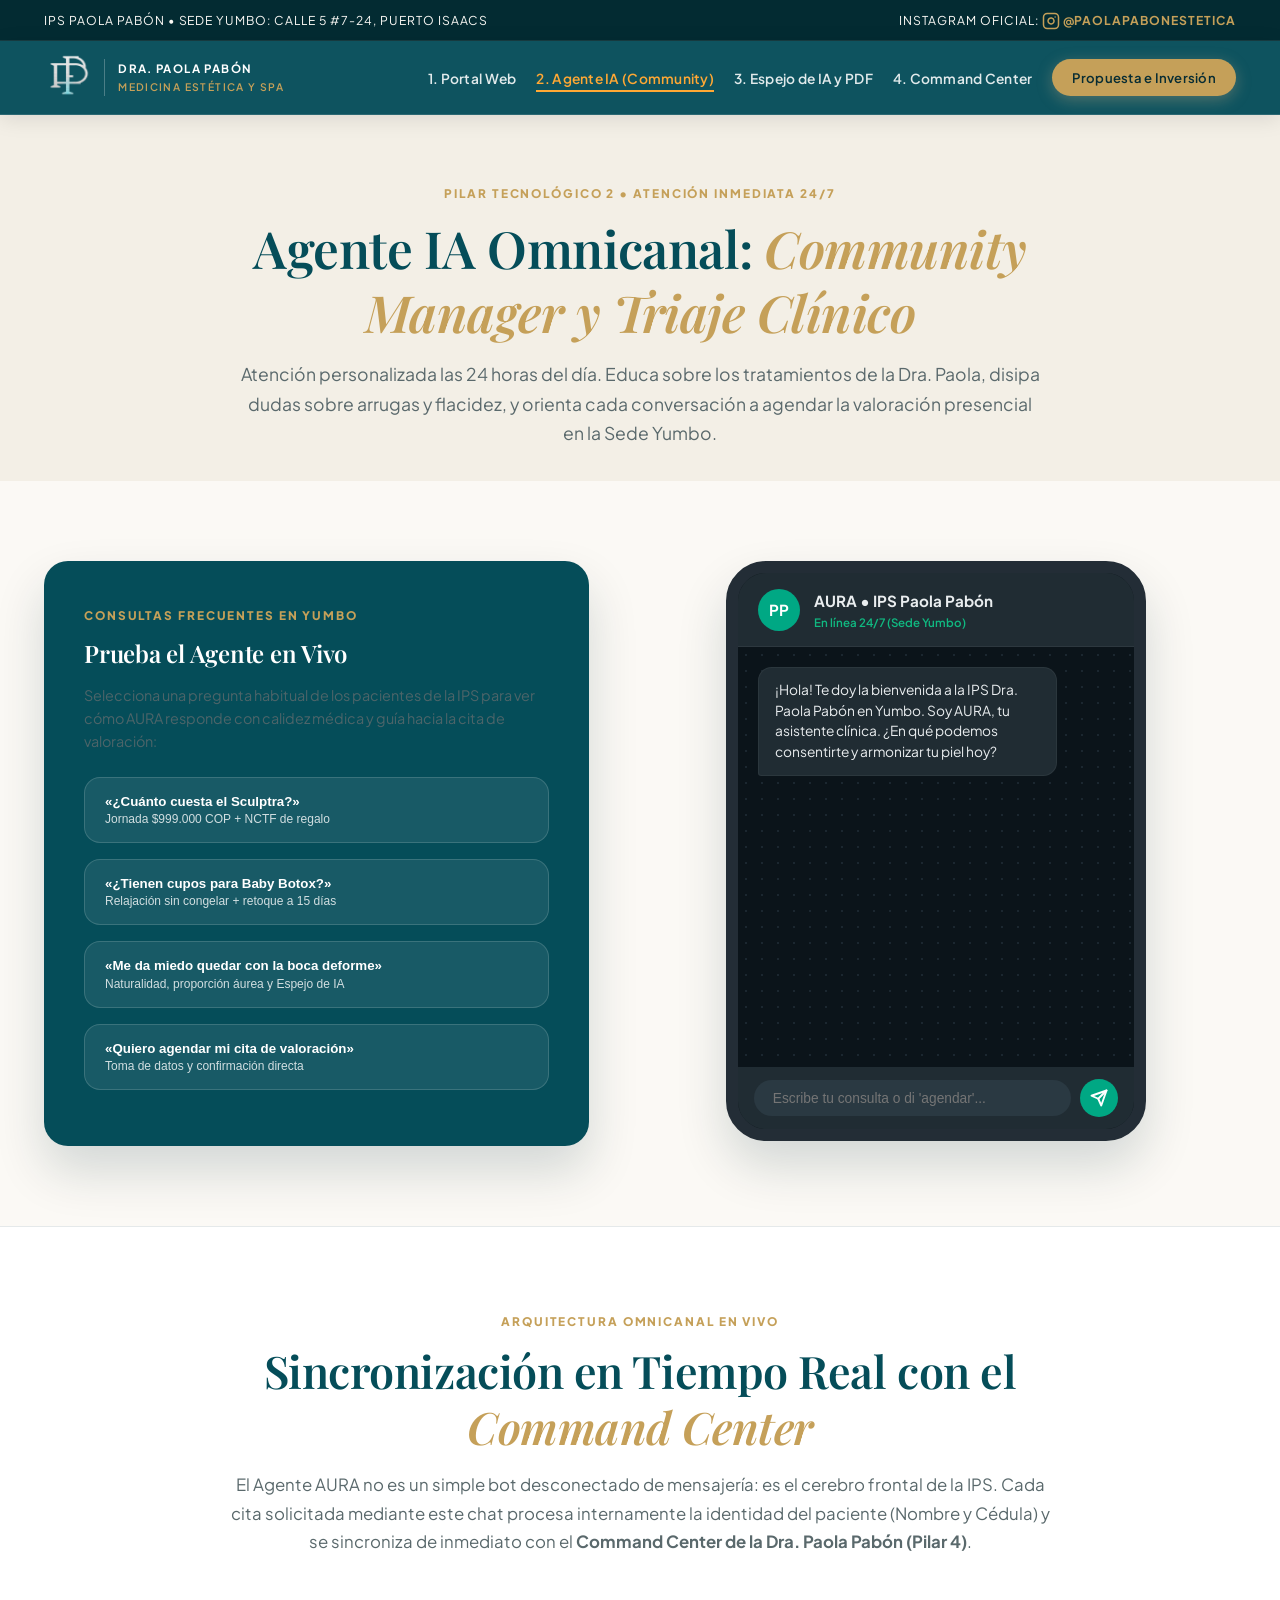
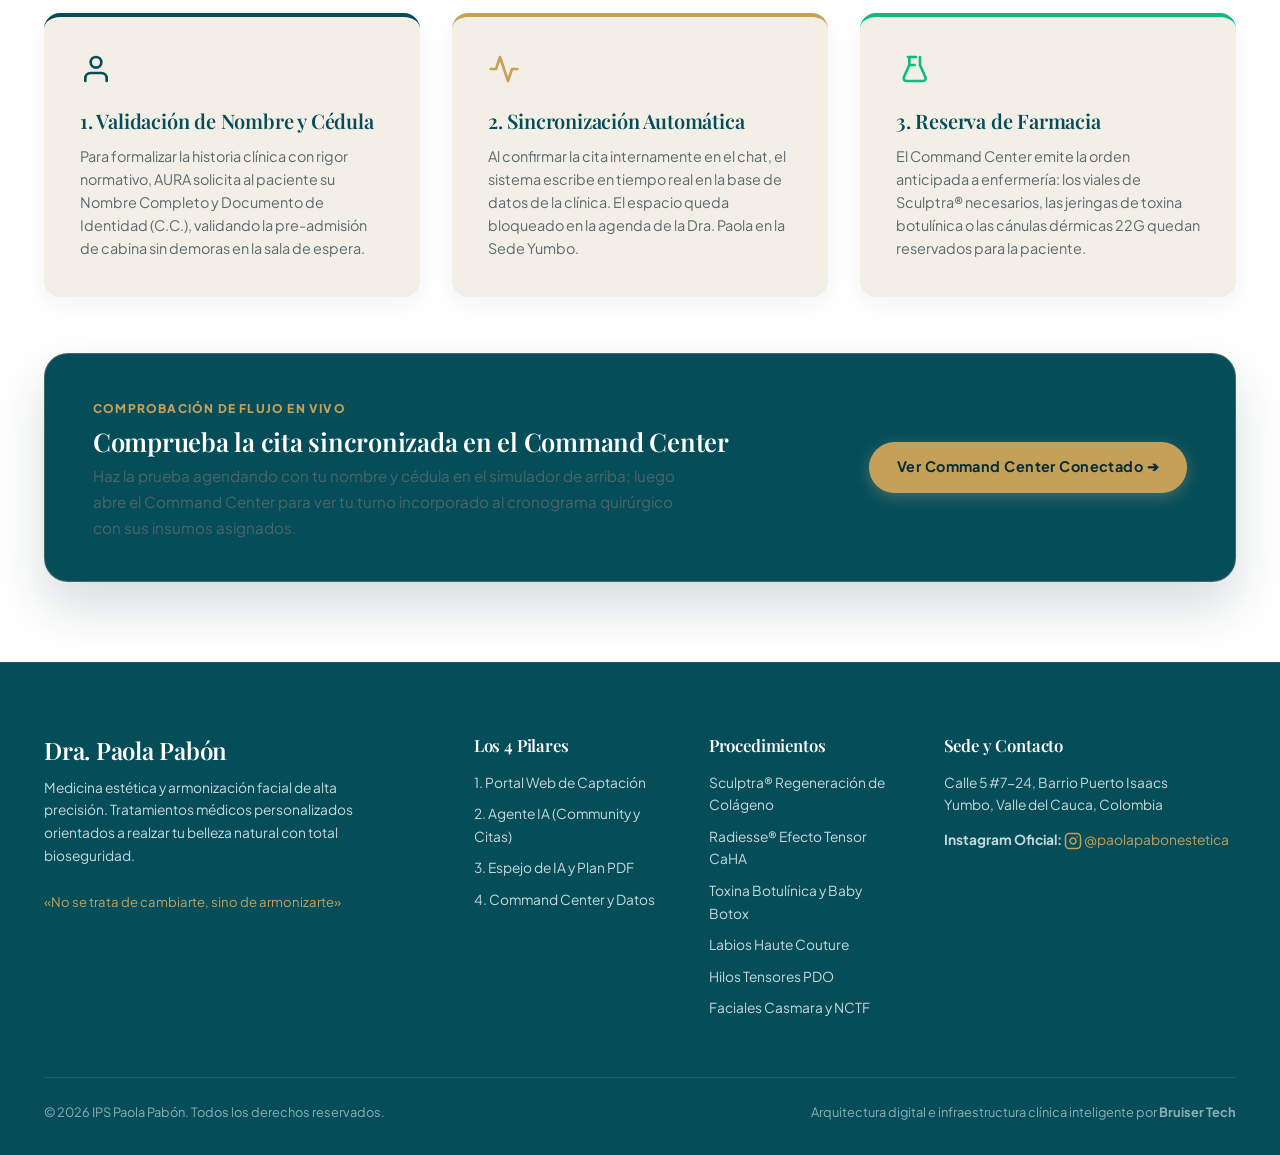
==== commit 46c4ed11: "vfdbf" ====
--- a/pilar-2-agente-ia.html
+++ b/pilar-2-agente-ia.html
@@ -117,6 +117,69 @@
     </div>
   </section>
 
+    <!-- SECCIÓN OMNICANAL: SINCRONIZACIÓN EN TIEMPO REAL CON EL COMMAND CENTER -->
+  <section class="section" style="background: white; border-top: 1px solid var(--color-border-subtle); padding: 5rem 0;">
+    <div class="container">
+      <div style="text-align: center; max-width: 820px; margin: 0 auto 3.5rem;">
+        <span class="sub-badge">ARQUITECTURA OMNICANAL EN VIVO</span>
+        <h2 style="font-size: clamp(2rem, 3.5vw, 2.8rem); margin-bottom: 1rem;">
+          Sincronización en Tiempo Real con el <i>Command Center</i>
+        </h2>
+        <p style="font-size: 1.05rem; line-height: 1.7;">
+          El Agente AURA no es un simple bot desconectado de mensajería: es el cerebro frontal de la IPS. Cada cita solicitada mediante este chat procesa internamente la identidad del paciente (Nombre y Cédula) y se sincroniza de inmediato con el <strong>Command Center de la Dra. Paola Pabón (Pilar 4)</strong>.
+        </p>
+      </div>
+
+      <div class="grid-3" style="margin-bottom: 3.5rem;">
+        <div style="background: var(--color-sand); padding: 2.25rem; border-radius: var(--radius-md); border-top: 4px solid var(--color-primary); box-shadow: var(--shadow-subtle);">
+          <div style="color: var(--color-primary); margin-bottom: 1rem;">
+            <svg width="32" height="32" viewBox="0 0 24 24" fill="none" stroke="currentColor" stroke-width="2" stroke-linecap="round" stroke-linejoin="round"><path d="M20 21v-2a4 4 0 0 0-4-4H8a4 4 0 0 0-4 4v2"></path><circle cx="12" cy="7" r="4"></circle></svg>
+          </div>
+          <h3 style="font-size: 1.25rem; margin-bottom: 0.75rem; color: var(--color-primary);">1. Validación de Nombre y Cédula</h3>
+          <p style="font-size: 0.9rem; line-height: 1.6;">
+            Para formalizar la historia clínica con rigor normativo, AURA solicita al paciente su Nombre Completo y Documento de Identidad (C.C.), validando la pre-admisión de cabina sin demoras en la sala de espera.
+          </p>
+        </div>
+
+        <div style="background: var(--color-sand); padding: 2.25rem; border-radius: var(--radius-md); border-top: 4px solid var(--color-accent-gold); box-shadow: var(--shadow-subtle);">
+          <div style="color: var(--color-accent-gold); margin-bottom: 1rem;">
+            <svg width="32" height="32" viewBox="0 0 24 24" fill="none" stroke="currentColor" stroke-width="2" stroke-linecap="round" stroke-linejoin="round"><polyline points="22 12 18 12 15 21 9 3 6 12 2 12"></polyline></svg>
+          </div>
+          <h3 style="font-size: 1.25rem; margin-bottom: 0.75rem; color: var(--color-primary);">2. Sincronización Automática</h3>
+          <p style="font-size: 0.9rem; line-height: 1.6;">
+            Al confirmar la cita internamente en el chat, el sistema escribe en tiempo real en la base de datos de la clínica. El espacio queda bloqueado en la agenda de la Dra. Paola en la Sede Yumbo.
+          </p>
+        </div>
+
+        <div style="background: var(--color-sand); padding: 2.25rem; border-radius: var(--radius-md); border-top: 4px solid #10B981; box-shadow: var(--shadow-subtle);">
+          <div style="color: #10B981; margin-bottom: 1rem;">
+            <svg width="32" height="32" viewBox="0 0 24 24" fill="none" stroke="currentColor" stroke-width="2" stroke-linecap="round" stroke-linejoin="round"><path d="M9 3h6M10 9h4M10 3v6l-4 9a2 2 0 0 0 1.7 3h12.6a2 2 0 0 0 1.7-3l-4-9V3"></path></svg>
+          </div>
+          <h3 style="font-size: 1.25rem; margin-bottom: 0.75rem; color: var(--color-primary);">3. Reserva de Farmacia</h3>
+          <p style="font-size: 0.9rem; line-height: 1.6;">
+            El Command Center emite la orden anticipada a enfermería: los viales de Sculptra® necesarios, las jeringas de toxina botulínica o las cánulas dérmicas 22G quedan reservados para la paciente.
+          </p>
+        </div>
+      </div>
+
+      <!-- BANNER DE ACCIÓN HACIA COMMAND CENTER -->
+      <div style="background: var(--color-primary); color: white; border-radius: var(--radius-lg); padding: 2.5rem 3rem; display: flex; justify-content: space-between; align-items: center; flex-wrap: wrap; gap: 1.5rem; box-shadow: var(--shadow-lift); border: 1px solid rgba(197, 168, 128, 0.3);">
+        <div>
+          <span style="font-size: 0.75rem; font-weight: 800; color: var(--color-accent-gold); letter-spacing: 0.1em; text-transform: uppercase;">COMPROBACIÓN DE FLUJO EN VIVO</span>
+          <h3 style="font-size: 1.6rem; color: white; margin: 0.35rem 0;">Comprueba la cita sincronizada en el Command Center</h3>
+          <p style="font-size: 0.95rem; opacity: 0.85; margin: 0; max-width: 600px;">
+            Haz la prueba agendando con tu nombre y cédula en el simulador de arriba; luego abre el Command Center para ver tu turno incorporado al cronograma quirúrgico con sus insumos asignados.
+          </p>
+        </div>
+        <div>
+          <a href="pilar-4-command-center.html" class="btn btn-gold" style="font-size: 0.9rem; padding: 0.85rem 1.75rem;">
+            Ver Command Center Conectado ➔
+          </a>
+        </div>
+      </div>
+    </div>
+  </section>
+
   <!-- PIE DE PÁGINA CLÍNICO DE LUJO -->
   <footer class="footer-luxury">
     <div class="container">
@@ -182,17 +245,17 @@
     let chatHistory = [];
     let userContext = {
       name: '',
+      cedula: '',
       age: null,
       concerns: [],
-      fears: [],
-      awaitingBooking: false
+      fears: []
     };
     let isProcessing = false;
 
-    function addMessage(text, isUser) {
+    function addMessage(text, isUser, customClass) {
       const box = document.getElementById('chat-box');
       const b = document.createElement('div');
-      b.className = 'bubble ' + (isUser ? 'bubble-user' : 'bubble-bot');
+      b.className = 'bubble ' + (isUser ? 'bubble-user' : 'bubble-bot') + (customClass ? ' ' + customClass : '');
       b.innerHTML = text;
       box.appendChild(b);
       box.scrollTop = box.scrollHeight;
@@ -233,8 +296,135 @@
       } else if (type === 'miedo') {
         processMessage("Quiero hacerme labios pero me da miedo quedar con la boca muy inflada o deforme...");
       } else if (type === 'agendar') {
-        processMessage("Quiero agendar mi cita de valoración con la Dra. Paola en Yumbo");
-      }
+        launchInternalBookingCard('Valoración Médica');
+      }
+    }
+
+    // FORMULARIO DE AGENDAMIENTO CLÍNICO INTERNO CON NOMBRE Y CÉDULA
+    function launchInternalBookingCard(defaultTreatment) {
+      const tName = defaultTreatment || 'Bioestimulación con Sculptra® (Jornada 99k)';
+      const cardHtml = '<div style="margin-bottom:0.4rem;"><strong>Agendamiento Médico Oficial • Sede Yumbo</strong></div>' +
+        '<div style="font-size:0.82rem; opacity:0.9; margin-bottom:0.75rem;">Para ingresar tu expediente a cabina y sincronizar tu turno directamente con el <strong>Command Center (Pilar 4)</strong>, por favor completa tu Nombre y Cédula:</div>' +
+        '<div style="background:#18252C; border:1px solid var(--color-accent-gold); border-radius:10px; padding:1rem; text-align:left; color:#E9EDEF;">' +
+          '<div style="margin-bottom:0.6rem;">' +
+            '<label style="display:block; font-size:0.75rem; color:#94A3B8; margin-bottom:0.2rem;">Nombre Completo del Paciente:</label>' +
+            '<input type="text" id="in-chat-name" placeholder="Ej: Marcela Gómez" value="' + (userContext.name || '') + '" style="width:100%; box-sizing:border-box; background:#2A3942; border:1px solid #3B4A54; border-radius:6px; padding:0.45rem 0.65rem; color:white; font-size:0.84rem; outline:none;">' +
+          '</div>' +
+          '<div style="margin-bottom:0.6rem;">' +
+            '<label style="display:block; font-size:0.75rem; color:#94A3B8; margin-bottom:0.2rem;">Número de Cédula de Ciudadanía (C.C.):</label>' +
+            '<input type="text" id="in-chat-cedula" placeholder="Ej: 1.144.582.910" value="' + (userContext.cedula || '') + '" style="width:100%; box-sizing:border-box; background:#2A3942; border:1px solid #3B4A54; border-radius:6px; padding:0.45rem 0.65rem; color:white; font-size:0.84rem; outline:none;">' +
+          '</div>' +
+          '<div style="margin-bottom:0.6rem;">' +
+            '<label style="display:block; font-size:0.75rem; color:#94A3B8; margin-bottom:0.2rem;">Tratamiento Clínico:</label>' +
+            '<select id="in-chat-treatment" style="width:100%; box-sizing:border-box; background:#2A3942; border:1px solid #3B4A54; border-radius:6px; padding:0.45rem 0.65rem; color:white; font-size:0.84rem; outline:none;">' +
+              '<option value="Bioestimulación con Sculptra® (Jornada 99.000 + NCTF)">Bioestimulación con Sculptra® (Jornada 99.000 + NCTF)</option>' +
+              '<option value="Baby Botox con Retoque a 15 días incluido">Baby Botox con Retoque a 15 días incluido</option>' +
+              '<option value="Armonización de Labios Haute Couture">Armonización de Labios Haute Couture</option>' +
+              '<option value="Lifting Mandibular con Radiesse®">Lifting Mandibular con Radiesse®</option>' +
+              '<option value="Valoración Médica Facial Completa">Valoración Médica Facial Completa</option>' +
+            '</select>' +
+          '</div>' +
+          '<div style="margin-bottom:0.85rem;">' +
+            '<label style="display:block; font-size:0.75rem; color:#94A3B8; margin-bottom:0.2rem;">Horario Preferido (Sede Yumbo):</label>' +
+            '<select id="in-chat-time" style="width:100%; box-sizing:border-box; background:#2A3942; border:1px solid #3B4A54; border-radius:6px; padding:0.45rem 0.65rem; color:white; font-size:0.84rem; outline:none;">' +
+              '<option value="Jueves 10:30 AM (Cabina 1)">Jueves 10:30 AM (Cabina 1)</option>' +
+              '<option value="Jueves 03:00 PM (Cabina 2)">Jueves 03:00 PM (Cabina 2)</option>' +
+              '<option value="Viernes 11:30 AM (Sobrecupo VIP)">Viernes 11:30 AM (Sobrecupo VIP)</option>' +
+              '<option value="Viernes 04:15 PM (Cabina 1)">Viernes 04:15 PM (Cabina 1)</option>' +
+              '<option value="Sábado 09:30 AM (Cabina 1)">Sábado 09:30 AM (Cabina 1)</option>' +
+            '</select>' +
+          '</div>' +
+          '<button onclick="confirmInternalAppointment()" class="btn btn-gold" style="width:100%; padding:0.6rem; font-size:0.82rem; font-weight:700; cursor:pointer; display:flex; align-items:center; justify-content:center; gap:6px;">' +
+            '<svg width="15" height="15" viewBox="0 0 24 24" fill="none" stroke="currentColor" stroke-width="2.5"><polyline points="20 6 9 17 4 12"></polyline></svg>' +
+            'Confirmar y Sincronizar Cita en Command Center' +
+          '</button>' +
+        '</div>';
+
+      addMessage(cardHtml, false);
+    }
+
+    function confirmInternalAppointment() {
+      const nameInput = document.getElementById('in-chat-name');
+      const cedulaInput = document.getElementById('in-chat-cedula');
+      const treatSelect = document.getElementById('in-chat-treatment');
+      const timeSelect = document.getElementById('in-chat-time');
+
+      const nameVal = nameInput ? nameInput.value.trim() : userContext.name;
+      const cedulaVal = cedulaInput ? cedulaInput.value.trim() : userContext.cedula;
+      const treatVal = treatSelect ? treatSelect.value : 'Bioestimulación con Sculptra®';
+      const timeVal = timeSelect ? timeSelect.value : 'Jueves 10:30 AM';
+
+      if (!nameVal) {
+        if (nameInput) {
+          nameInput.style.borderColor = '#EF4444';
+          nameInput.focus();
+        }
+        return;
+      }
+      if (!cedulaVal) {
+        if (cedulaInput) {
+          cedulaInput.style.borderColor = '#EF4444';
+          cedulaInput.focus();
+        }
+        return;
+      }
+
+      userContext.name = nameVal;
+      userContext.cedula = cedulaVal;
+
+      executeBookingRecord(nameVal, cedulaVal, treatVal, timeVal);
+    }
+
+    function executeBookingRecord(name, cedula, treatment, time) {
+      const code = Math.floor(1000 + Math.random() * 9000);
+      const appointmentObj = {
+        code: 'PP-2026-' + code,
+        name: name,
+        cedula: cedula,
+        treatment: treatment,
+        time: time,
+        timestamp: new Date().toLocaleTimeString('es-CO', { hour: '2-digit', minute: '2-digit' }),
+        status: 'Confirmada',
+        synced: true
+      };
+
+      try {
+        let existing = JSON.parse(localStorage.getItem('aura_clinical_appointments') || '[]');
+        existing.unshift(appointmentObj);
+        localStorage.setItem('aura_clinical_appointments', JSON.stringify(existing));
+      } catch (e) {
+        console.error('Error saving appointment:', e);
+      }
+
+      const confirmPass = '<div style="border-left: 4px solid #10B981; padding-left: 0.5rem;">' +
+        '<div style="display:flex; align-items:center; gap:6px; color:#10B981; font-weight:800; font-size:0.95rem; margin-bottom:0.5rem;">' +
+          '<svg width="18" height="18" viewBox="0 0 24 24" fill="none" stroke="#10B981" stroke-width="2.5"><polyline points="20 6 9 17 4 12"></polyline></svg>' +
+          'CITA CLÍNICA CONFIRMADA Y SINCRONIZADA' +
+        '</div>' +
+        '<div style="background:rgba(255,255,255,0.06); padding:0.85rem; border-radius:8px; margin-bottom:0.75rem; font-size:0.82rem; line-height:1.6;">' +
+          '• <strong>Código de Cita:</strong> PP-2026-' + code + '<br>' +
+          '• <strong>Paciente:</strong> ' + name + '<br>' +
+          '• <strong>Cédula:</strong> ' + cedula + '<br>' +
+          '• <strong>Tratamiento:</strong> ' + treatment + '<br>' +
+          '• <strong>Horario Asignado:</strong> ' + time + '<br>' +
+          '• <strong>Sede:</strong> Calle 5 #7-24, Puerto Isaacs, Yumbo<br>' +
+          '• <strong>Estado en Command Center:</strong> <span style="color:#10B981; font-weight:700;">Sincronizada en Tiempo Real</span><br>' +
+          '• <strong>Farmacia Clínica:</strong> Insumos y cabina apartados con éxito.' +
+        '</div>' +
+        '<p style="font-size:0.8rem; opacity:0.9; margin-bottom:0.85rem;">' +
+          'Tu cita ya forma parte del itinerario quirúrgico en vivo de la Dra. Paola Pabón.' +
+        '</p>' +
+        '<div style="display:flex; gap:0.5rem; flex-wrap:wrap;">' +
+          '<a href="pilar-4-command-center.html" class="btn btn-gold" style="padding:0.45rem 0.9rem; font-size:0.78rem; text-decoration:none;">' +
+            'Ver Cita en Command Center (Pilar 4) ➔' +
+          '</a>' +
+          '<a href="https://wa.me/573053862774?text=Hola%20Dra.%20Paola%20Pab%C3%B3n,%20mi%20cita%20fue%20sincronizada%20con%20c%C3%B3digo%20PP-2026-' + code + '%20para%20' + encodeURIComponent(name) + '" target="_blank" class="btn btn-outline" style="border-color:rgba(255,255,255,0.3); color:white; padding:0.45rem 0.9rem; font-size:0.78rem; text-decoration:none;">' +
+            'Copia a mi WhatsApp' +
+          '</a>' +
+        '</div>' +
+      '</div>';
+
+      addMessage(confirmPass, false);
     }
 
     // LLAMADA AL PROXY CLOUDFLARE (GEMINI 1.5 FLASH / VERTEX AI)
@@ -296,6 +486,20 @@
     }
 
     // MOTOR CONVERSACIONAL CLÍNICO DINÁMICO DE ALTA PRECISIÓN
+    
+    function triggerBookingSculptra() {
+      launchInternalBookingCard('Bioestimulación con Sculptra® (Jornada 99.000 + NCTF)');
+    }
+    function triggerBookingBotox() {
+      launchInternalBookingCard('Baby Botox con Retoque a 15 días incluido');
+    }
+    function triggerBookingLabios() {
+      launchInternalBookingCard('Armonización de Labios Haute Couture');
+    }
+    function triggerBookingGeneral() {
+      launchInternalBookingCard('Valoración Médica Facial Completa');
+    }
+
     function generateConversationalClinicalResponse(input) {
       const lower = input.toLowerCase().trim();
 
@@ -303,6 +507,19 @@
       const nameMatch = input.match(/(?:me llamo|mi nombre es|soy)\s+([a-zA-ZáéíóúñÁÉÍÓÚÑ]+)/i);
       if (nameMatch && nameMatch[1]) {
         userContext.name = nameMatch[1].charAt(0).toUpperCase() + nameMatch[1].slice(1).toLowerCase();
+      }
+
+      const cedulaMatch = lower.match(/(?:c[eé]dula|cc|documento|identificaci[oó]n|c\.c\.)?\s*([0-9]{6,12})/i);
+      if (cedulaMatch && cedulaMatch[1]) {
+        userContext.cedula = cedulaMatch[1];
+      }
+
+      // Si el usuario envió nombre y cédula en el mismo mensaje, ejecutar agendamiento automático!
+      if (userContext.name && userContext.cedula && (lower.includes('agendar') || lower.includes('cita') || lower.includes('cedula') || lower.includes('cédula'))) {
+        setTimeout(function() {
+          executeBookingRecord(userContext.name, userContext.cedula, 'Valoración Médica Facial Completa', 'Viernes 11:30 AM (Cabina 1)');
+        }, 300);
+        return '¡Perfecto ' + userContext.name + '! He registrado tu cédula ' + userContext.cedula + ' y procedo a emitir tu ficha confirmada y sincronizarla en el Command Center:';
       }
 
       const ageMatch = lower.match(/(\d{2})\s*(?:años|anos)?/);
@@ -313,7 +530,7 @@
         }
       }
 
-      // Detección de inquietudes clínicas
+      // Inquietudes clínicas
       if (/flacidez|caida|caída|descolg|mejilla|colageno|colágeno|firmeza/.test(lower)) {
         if (!userContext.concerns.includes('flacidez')) userContext.concerns.push('flacidez');
       }
@@ -333,7 +550,6 @@
         if (!userContext.concerns.includes('mandibula')) userContext.concerns.push('mandibula');
       }
 
-      // Detección de miedos y objeciones
       if (/miedo|temor|dolor|duele|aguja|agujas|tiesa|congelad|pato|deforme|artificial|exagerad/.test(lower)) {
         if (!userContext.fears.includes('miedo_o_dolor')) userContext.fears.push('miedo_o_dolor');
       }
@@ -344,17 +560,15 @@
       const offTopics = ['futbol', 'fútbol', 'politica', 'política', 'bitcoin', 'cripto', 'clima', 'receta', 'cocinar', 'programar', 'codigo', 'código', 'tarea', 'examen', 'pelicula', 'película'];
       if (offTopics.some(w => lower.includes(w))) {
         return userNamePrefix + 'como asistente clínica de la IPS Dra. Paola Pabón en Yumbo, mi acompañamiento se concentra exclusivamente en la salud de tu piel, estética médica y armonización facial. Con muchísimo gusto puedo orientarte sobre procedimientos como Sculptra®, Baby Botox, armonización de labios o coordinar tu cita en nuestra sede. ¿En qué aspecto de tu piel te gustaría enfocarte hoy?<br><br>' +
-          "<a href='https://wa.me/573053862774?text=Hola%20Dra.%20Paola%20Pab%C3%B3n,%20deseo%20asesor%C3%ADa%20personalizada' target='_blank' class='btn btn-gold' style='display:inline-block; padding:0.4rem 0.9rem; font-size:0.78rem; margin-top:0.4rem; text-decoration:none;'>Consultar por WhatsApp Oficial</a>";
-      }
-
-      // 3. INTENCIÓN DE AGENDAR / FECHAS / CONFIRMACIÓN
-      if (/agendar|cita|separar|apartar|valoracion|valoración|turno|disponib|viernes|sabado|sábado|lunes|martes|miercoles|miércoles|jueves|manana|mañana|tarde/.test(lower) || ['si', 'sí', 'claro', 'por favor', 'dale', 'quiero cita', 'quiero agendar'].includes(lower)) {
-        userContext.awaitingBooking = true;
-        let bookingMsg = '¡Con el mayor gusto, ' + userNamePrefix + 'coordinamos tu espacio en la IPS Paola Pabón! Atendemos de lunes a sábado en nuestra Sede Yumbo (Calle 5 #7-24, Barrio Puerto Isaacs, cerca del Parque Belalcázar).<br><br>' +
-          '• Para apartar tu cita de valoración médica presencial con la Dra. Paola y asegurar que la cabina esté esterilizada y lista para ti, indícanos tu horario preferido.<br><br>' +
-          'Puedes confirmar al instante tocando aquí:<br>' +
-          "<a href='https://wa.me/573053862774?text=Hola%20Dra.%20Paola%20Pab%C3%B3n,%20" + encodeURIComponent((userContext.name ? 'mi nombre es ' + userContext.name + ' y ' : '') + 'deseo agendar mi cita de valoración médica en la Sede Yumbo') + "' target='_blank' class='btn btn-gold' style='display:inline-block; padding:0.45rem 1rem; font-size:0.8rem; margin-top:0.5rem; text-decoration:none;'>Confirmar Cita en WhatsApp Directo (+57 305 386 2774)</a>";
-        return bookingMsg;
+          '<button onclick="triggerBookingGeneral()" class="btn btn-gold" style="padding:0.4rem 0.9rem; font-size:0.78rem; margin-top:0.4rem;">Agendar Valoración Médica Interna</button>';
+      }
+
+      // 3. INTENCIÓN DE AGENDAR DIRECTA
+      if (/agendar|cita|separar|apartar|valoracion|valoración|turno|disponib|quiero cita|quiero agendar/.test(lower) || ['si', 'sí', 'claro', 'por favor', 'dale'].includes(lower)) {
+        setTimeout(function() {
+          launchInternalBookingCard('Valoración Médica');
+        }, 150);
+        return '¡Excelente decisión! Con el mayor gusto coordinamos tu cita oficial en la Sede Yumbo con la Dra. Paola Pabón. Despliego la ficha para que ingreses tu nombre y cédula:';
       }
 
       // 4. PRECIOS Y TARIFAS
@@ -364,11 +578,11 @@
           '• <strong>Baby Botox / Toxina Botulínica:</strong> Dosis personalizada según tu patrón muscular, con valoración médica y cita de retoque gratuito a los 15 días incluida.<br>' +
           '• <strong>Labios Haute Couture:</strong> Ácido hialurónico reticulado suizo para perfilado e hidratación profunda.<br>' +
           '• <strong>Faciales Médicos Casmara y NCTF:</strong> Desde 60.000 COP para renovación celular profunda.<br><br>' +
-          'Durante la valoración presencial en cabina, la doctora examina tu piel con el simulador en iPad para definir el número exacto de viales o unidades. ¿Deseas que revisemos disponibilidad para ti en Yumbo?<br>' +
-          "<a href='https://wa.me/573053862774?text=Hola%20Dra.%20Paola%20Pab%C3%B3n,%20deseo%20conocer%20disponibilidad%20de%20tarifas' target='_blank' class='btn btn-gold' style='display:inline-block; padding:0.4rem 0.9rem; font-size:0.78rem; margin-top:0.4rem; text-decoration:none;'>Consultar Disponibilidad en WhatsApp</a>";
-      }
-
-      // 5. CONSULTA COMBINADA O ESPECÍFICA DE FLACIDEZ / SCULPTRA / COLÁGENO
+          '¿Deseas que reservemos tu cupo internamente con tu nombre y cédula?<br>' +
+          '<button onclick="triggerBookingGeneral()" class="btn btn-gold" style="padding:0.4rem 0.9rem; font-size:0.78rem; margin-top:0.5rem;">Agendar Cita con Nombre y Cédula</button>';
+      }
+
+      // 5. FLACIDEZ / SCULPTRA / COLÁGENO
       if (/flacidez|colageno|colágeno|sculptra|mejilla|descolg|firmeza/.test(lower)) {
         let ageAdvice = '';
         if (userContext.age) {
@@ -382,8 +596,8 @@
           ageAdvice + 'Sculptra® no es un relleno que infle el rostro; actúa como un bioestimulador celular que hace que tus propios fibroblastos generen colágeno tipo I nuevo, devolviendo soporte, turgencia y levantando las mejillas sutilmente.<br><br>' +
           '• <strong>Jornada Especial:</strong> 99.000 COP por vial con una sesión de Mesoterapia NCTF 135HA de obsequio.<br>' +
           '• <strong>Aplicación:</strong> Con micro-cánula atraumática 22G y anestesia tópica al 23% para que no sientas ningún dolor.<br><br>' +
-          '¿Te gustaría apartar tu vial de la jornada en Sede Yumbo?<br>' +
-          "<a href='https://wa.me/573053862774?text=Hola%20Dra.%20Paola%20Pab%C3%B3n,%20quiero%20informaci%C3%B3n%20para%20apartar%20mi%20vial%20de%20Sculptra' target='_blank' class='btn btn-gold' style='display:inline-block; padding:0.4rem 0.9rem; font-size:0.78rem; margin-top:0.4rem; text-decoration:none;'>Apartar Vial en WhatsApp</a>";
+          '¿Te gustaría apartar tu vial internamente con tu nombre y cédula?<br>' +
+          '<button onclick="triggerBookingSculptra()" class="btn btn-gold" style="padding:0.4rem 0.9rem; font-size:0.78rem; margin-top:0.5rem;">Apartar Vial con Nombre y Cédula</button>';
       }
 
       // 6. ARRUGAS, FRENTE, PATAS DE GALLO, BOTOX
@@ -391,8 +605,8 @@
         return userNamePrefix + 'para las líneas de expresión en frente, entrecejo y patas de gallo, la Dra. Paola aplica <strong>Baby Botox</strong> con micro-dosis estratégicas. El objetivo es relajar los músculos que fruncen la mirada <strong>sin congelar tu rostro ni perder expresividad</strong>: te verás descansada, fresca y completamente natural.<br><br>' +
           '• Incluye revisión médica y retoque gratuito a los 15 días para asegurar simetría total.<br>' +
           '• Los efectos duran de 4 a 6 meses según tu fuerza muscular.<br><br>' +
-          '¿Te gustaría agendar una valoración facial para evaluar tus líneas dinámicas?<br>' +
-          "<a href='https://wa.me/573053862774?text=Hola%20Dra.%20Paola%20Pab%C3%B3n,%20deseo%20agendar%20Baby%20Botox%20con%20retoque%20incluido' target='_blank' class='btn btn-gold' style='display:inline-block; padding:0.4rem 0.9rem; font-size:0.78rem; margin-top:0.4rem; text-decoration:none;'>Agendar Baby Botox en WhatsApp</a>";
+          '¿Te gustaría agendar tu valoración ingresando tus datos?<br>' +
+          '<button onclick="triggerBookingBotox()" class="btn btn-gold" style="padding:0.4rem 0.9rem; font-size:0.78rem; margin-top:0.5rem;">Agendar Baby Botox con Nombre y Cédula</button>';
       }
 
       // 7. LABIOS, MIEDO A BOCA DE PATO O RESULTADOS EXAGERADOS
@@ -400,8 +614,8 @@
         return userNamePrefix + 'comprendemos profundamente tu inquietud 🤍. En la IPS Dra. Paola Pabón nuestra premisa médica es <em>«Armonizarte, no cambiarte»</em>. En <strong>Labios Haute Couture</strong> trabajamos con Ácido Hialurónico reticulado de pureza suiza respetando las proporciones de tu rostro. Buscamos definir el arco de cupido e hidratar profundamente, <strong>con cero efecto boca de pato o volúmenes exagerados</strong>.<br><br>' +
           '• En la consulta médica utilizamos el <strong>Espejo de IA en iPad</strong> para previsualizar contigo la proyección exacta antes de colocar cualquier producto.<br>' +
           '• Aplicamos anestesia tópica al 23% durante 20 minutos para que el tratamiento sea indoloro y confortable.<br><br>' +
-          '¿Deseas que coordinemos una cita para diseñar juntos tu armonización labial?<br>' +
-          "<a href='https://wa.me/573053862774?text=Hola%20Dra.%20Paola%20Pab%C3%B3n,%20quiero%20valoraci%C3%B3n%20para%20Labios%20Haute%20Couture' target='_blank' class='btn btn-gold' style='display:inline-block; padding:0.4rem 0.9rem; font-size:0.78rem; margin-top:0.4rem; text-decoration:none;'>Agendar Valoración Labial</a>";
+          '¿Deseas registrarte para diseñar tu armonización labial?<br>' +
+          '<button onclick="triggerBookingLabios()" class="btn btn-gold" style="padding:0.4rem 0.9rem; font-size:0.78rem; margin-top:0.5rem;">Agendar Labios con Nombre y Cédula</button>';
       }
 
       // 8. DOLOR, ANESTESIA, AGUJAS
@@ -409,47 +623,39 @@
         return userNamePrefix + '¡puedes tener tranquilidad absoluta! Todos los procedimientos los ejecuta directamente la Dra. Paola Pabón con un protocolo de confort médico muy estricto:<br><br>' +
           '1. Aplicamos <strong>anestesia tópica al 23% de alta potencia</strong> 20 minutos antes de comenzar.<br>' +
           '2. Usamos <strong>micro-cánulas dérmicas de punta roma (22G/25G)</strong> que se deslizan entre los tejidos sin cortar vasos sanguíneos, lo que minimiza casi por completo cualquier molestia o hematoma.<br><br>' +
-          'Nuestras pacientes coinciden en que la experiencia en cabina es muy agradable y relajante. ¿Te gustaría agendar tu cita con total serenidad?<br>' +
-          "<a href='https://wa.me/573053862774?text=Hola%20Dra.%20Paola%20Pab%C3%B3n,%20deseo%20agendar%20mi%20cita%20de%20valoraci%C3%B3n' target='_blank' class='btn btn-gold' style='display:inline-block; padding:0.4rem 0.9rem; font-size:0.78rem; margin-top:0.4rem; text-decoration:none;'>Agendar Cita sin Dolor</a>";
-      }
-
-      // 9. EVENTOS PRÓXIMOS (BODA, FIESTA, GRADO, VIAJE)
-      if (/boda|matrimonio|fiesta|grado|viaje|evento|dias|días|semanas/.test(lower)) {
-        return userNamePrefix + '¡qué gran ocasión para consentirte! Si tienes un evento especial en puerta, la recomendación de la Dra. Paola depende del tiempo que tengamos:<br><br>' +
-          '• <strong>Si faltan menos de 7 días:</strong> Lo ideal es un protocolo sin tiempo de recuperación, como el <strong>Facial Médico Casmara con Biorrevitalización Celular NCTF 135HA</strong>. Aporta luminosidad inmediata (efecto glass skin) y tensa los poros sin dejar enrojecimiento.<br>' +
-          '• <strong>Si faltan más de 15 a 20 días:</strong> Podemos realizar Baby Botox o bioestimulación con Sculptra®, permitiendo que los resultados maduren y se asienten perfectamente.<br><br>' +
-          '¿Para qué fecha tienes previsto tu evento y qué zona te gustaría realzar?<br>' +
-          "<a href='https://wa.me/573053862774?text=Hola%20Dra.%20Paola%20Pab%C3%B3n,%20tengo%20un%20evento%20pr%C3%B3ximo%20y%20deseo%20asesor%C3%ADa' target='_blank' class='btn btn-gold' style='display:inline-block; padding:0.4rem 0.9rem; font-size:0.78rem; margin-top:0.4rem; text-decoration:none;'>Consultar para mi Evento</a>";
-      }
-
-      // 10. UBICACIÓN, SEDE Y HORARIOS EN YUMBO
+          'Nuestras pacientes coinciden en que la experiencia en cabina es muy agradable y relajante. ¿Deseas agendar tu cita con total serenidad?<br>' +
+          '<button onclick="triggerBookingGeneral()" class="btn btn-gold" style="padding:0.4rem 0.9rem; font-size:0.78rem; margin-top:0.5rem;">Agendar Cita con Nombre y Cédula</button>';
+      }
+
+      // 9. UBICACIÓN, SEDE Y HORARIOS EN YUMBO
       if (/donde|dónde|ubicacion|ubicación|direccion|dirección|sede|yumbo|llegar|calle 5|puerto isaacs|horario/.test(lower)) {
         return userNamePrefix + 'nuestra IPS está ubicada en la <strong>Calle 5 #7-24, Barrio Puerto Isaacs, en Yumbo (Valle del Cauca)</strong>, a pocas cuadras del Parque Belalcázar.<br><br>' +
           '• <strong>Horarios:</strong> Lunes a Sábado en jornada continua, atendiendo bajo cita médica programada para brindarte absoluta exclusividad y privacidad.<br>' +
           '• <strong>Contacto directo:</strong> WhatsApp oficial +57 305 386 2774.<br><br>' +
-          '¿Te gustaría agendar tu cita para esta semana en nuestra Sede Yumbo?<br>' +
-          "<a href='https://wa.me/573053862774?text=Hola%20Dra.%20Paola%20Pab%C3%B3n,%20deseo%20agendar%20mi%20cita%20en%20Sede%20Yumbo' target='_blank' class='btn btn-gold' style='display:inline-block; padding:0.4rem 0.9rem; font-size:0.78rem; margin-top:0.4rem; text-decoration:none;'>Agendar en Sede Yumbo</a>";
-      }
-
-      // 11. INFORMACIÓN SOBRE LA DOCTORA PAOLA
+          '¿Te gustaría ingresar tus datos para apartar tu cita en nuestra Sede Yumbo?<br>' +
+          '<button onclick="triggerBookingGeneral()" class="btn btn-gold" style="padding:0.4rem 0.9rem; font-size:0.78rem; margin-top:0.5rem;">Apartar Cita con Nombre y Cédula</button>';
+      }
+
+      // 10. INFORMACIÓN SOBRE LA DOCTORA PAOLA
       if (/doctora|dra|paola|pabón|pabon|experiencia|medica|médica|quien es|quién es|profesional/.test(lower)) {
         return 'La <strong>Dra. Paola Andrea Pabón</strong> es médica estética con más de 10 años de experiencia clínica, graduada y certificada en procedimientos avanzados de armonización orofacial y rejuvenecimiento celular. En su consultorio en Yumbo aplica una medicina estética consciente y segura, guiada por la frase: <em>«No se trata de cambiarte, sino de armonizarte»</em>.<br><br>' +
           'Cada valoración es pausada y personalizada, dedicando el tiempo necesario para escuchar tus deseos y diseñar un protocolo exclusivo para ti.<br><br>' +
           '¿Deseas conocerla personalmente en una consulta de valoración médica?<br>' +
-          "<a href='https://wa.me/573053862774?text=Hola%20Dra.%20Paola%20Pab%C3%B3n,%20deseo%20una%20cita%20de%20valoraci%C3%B3n%20con%20usted' target='_blank' class='btn btn-gold' style='display:inline-block; padding:0.4rem 0.9rem; font-size:0.78rem; margin-top:0.4rem; text-decoration:none;'>Agendar con la Dra. Paola</a>";
-      }
-
-      // 12. SALUDO O INICIO DE CONVERSACIÓN
+          '<button onclick="triggerBookingGeneral()" class="btn btn-gold" style="padding:0.4rem 0.9rem; font-size:0.78rem; margin-top:0.5rem;">Agendar con Nombre y Cédula</button>';
+      }
+
+      // 11. SALUDO O INICIO DE CONVERSACIÓN
       if (/hola|buenas|buenos dias|buenos días|buenas tardes|buenas noches|saludos|hey|alo|aló/.test(lower)) {
         return '¡Hola ' + userNamePrefix + 'te doy la más cordial bienvenida a la IPS Dra. Paola Pabón en Yumbo! Soy <strong>AURA</strong>, tu asistente médica de confianza.<br><br>' +
           'Estoy aquí para resolver con calidez médica cualquier inquietud sobre tu piel o nuestros procedimientos estrella: <strong>Sculptra®</strong> para recuperar colágeno y firmeza, <strong>Baby Botox</strong> para líneas de expresión sin congelar tu rostro, o diseño sutil de <strong>Labios Haute Couture</strong>.<br><br>' +
-          'Cuéntame, ¿qué aspecto de tu piel o rostro te gustaría cuidar o mejorar hoy?';
-      }
-
-      // 13. RESPUESTA DINÁMICA CONTEXTUAL POR DEFECTO
+          'Cuéntame, ¿qué aspecto de tu piel o rostro te gustaría cuidar o mejorar hoy? O si deseas agendar de una vez, puedes tocar aquí:<br>' +
+          '<button onclick="triggerBookingGeneral()" class="btn btn-gold" style="padding:0.4rem 0.9rem; font-size:0.78rem; margin-top:0.5rem;">Agendar Cita con Nombre y Cédula</button>';
+      }
+
+      // 12. RESPUESTA DINÁMICA CONTEXTUAL POR DEFECTO
       return userNamePrefix + 'te escucho con mucha atención 🤍. En la IPS Dra. Paola Pabón en Yumbo abordamos cada detalle de forma individualizada. Podemos asesorarte en bioestimulación de colágeno (Sculptra / Radiesse), rejuvenecimiento de líneas con Baby Botox, armonización labial o limpiezas profundas con cosmecéutica Casmara.<br><br>' +
-        '¿Deseas profundizar en algún tratamiento en particular o te gustaría que revisemos los cupos de la Dra. Paola para tu valoración médica presencial en cabina?<br><br>' +
-        "<a href='https://wa.me/573053862774?text=Hola%20Dra.%20Paola%20Pab%C3%B3n,%20" + encodeURIComponent((userContext.name ? 'soy ' + userContext.name + ' y ' : '') + 'deseo consultar sobre un tratamiento estético') + "' target='_blank' class='btn btn-gold' style='display:inline-block; padding:0.4rem 0.9rem; font-size:0.78rem; margin-top:0.4rem; text-decoration:none;'>Conversar por WhatsApp con Recepción</a>";
+        '¿Deseas profundizar en algún tratamiento en particular o te gustaría que registremos tu cita en la agenda de la Dra. Paola?<br><br>' +
+        '<button onclick="triggerBookingGeneral()" class="btn btn-gold" style="padding:0.4rem 0.9rem; font-size:0.78rem;">Agendar Cita con Nombre y Cédula</button>';
     }
 
     async function processMessage(userText) {
@@ -465,12 +671,10 @@
       showTypingIndicator('AURA está redactando su respuesta médica...');
 
       try {
-        // 1. Intento primario: Cloudflare Worker con IA real (Gemini 1.5 Flash / Vertex AI)
         const realAiReply = await callCloudflareWorker(userText);
         removeAllTypingIndicators();
         addMessage(realAiReply, false);
       } catch (workerErr) {
-        // 2. Si el Worker excede el tiempo o experimenta bloqueo de red, responde el motor conversacional inteligente
         removeAllTypingIndicators();
         const smartReply = generateConversationalClinicalResponse(userText);
         addMessage(smartReply, false);
--- a/assets/css/clinic-luxury.css
+++ b/assets/css/clinic-luxury.css
@@ -754,3 +754,65 @@
     break-inside: avoid !important;
   }
 }
+
+
+/* MEJORAS VISUALES DE LUJO CLÍNICO Y AGENDAMIENTO INTERNO */
+.brand-wrapper img {
+  height: 46px;
+  width: auto;
+  display: block;
+  object-fit: contain;
+  transition: transform 0.25s ease;
+}
+.brand-wrapper:hover img {
+  transform: scale(1.03);
+}
+
+.booking-in-chat-card {
+  background: #18252C;
+  border: 1px solid var(--color-accent-gold);
+  border-radius: 12px;
+  padding: 1.15rem;
+  margin-top: 0.65rem;
+  color: #E9EDEF;
+  box-shadow: 0 10px 30px rgba(0, 0, 0, 0.35);
+  animation: fadeIn 0.3s ease;
+}
+
+@keyframes fadeIn {
+  from { opacity: 0; transform: translateY(6px); }
+  to { opacity: 1; transform: translateY(0); }
+}
+
+.tab-nav-btn {
+  display: inline-flex;
+  align-items: center;
+  gap: 0.5rem;
+  transition: all 0.25s ease;
+}
+.tab-nav-btn:hover {
+  transform: translateY(-2px);
+  box-shadow: 0 6px 20px rgba(7, 44, 51, 0.08);
+}
+.tab-nav-btn.active {
+  background: var(--color-primary);
+  color: white;
+  border-color: var(--color-primary);
+  box-shadow: 0 8px 25px rgba(7, 44, 51, 0.15);
+}
+
+.status-badge {
+  display: inline-flex;
+  align-items: center;
+  gap: 0.35rem;
+  font-weight: 700;
+  letter-spacing: 0.02em;
+}
+
+.schedule-item {
+  transition: transform 0.2s ease, box-shadow 0.2s ease;
+}
+.schedule-item:hover {
+  transform: translateX(4px);
+  box-shadow: 0 10px 30px rgba(7, 44, 51, 0.08);
+}
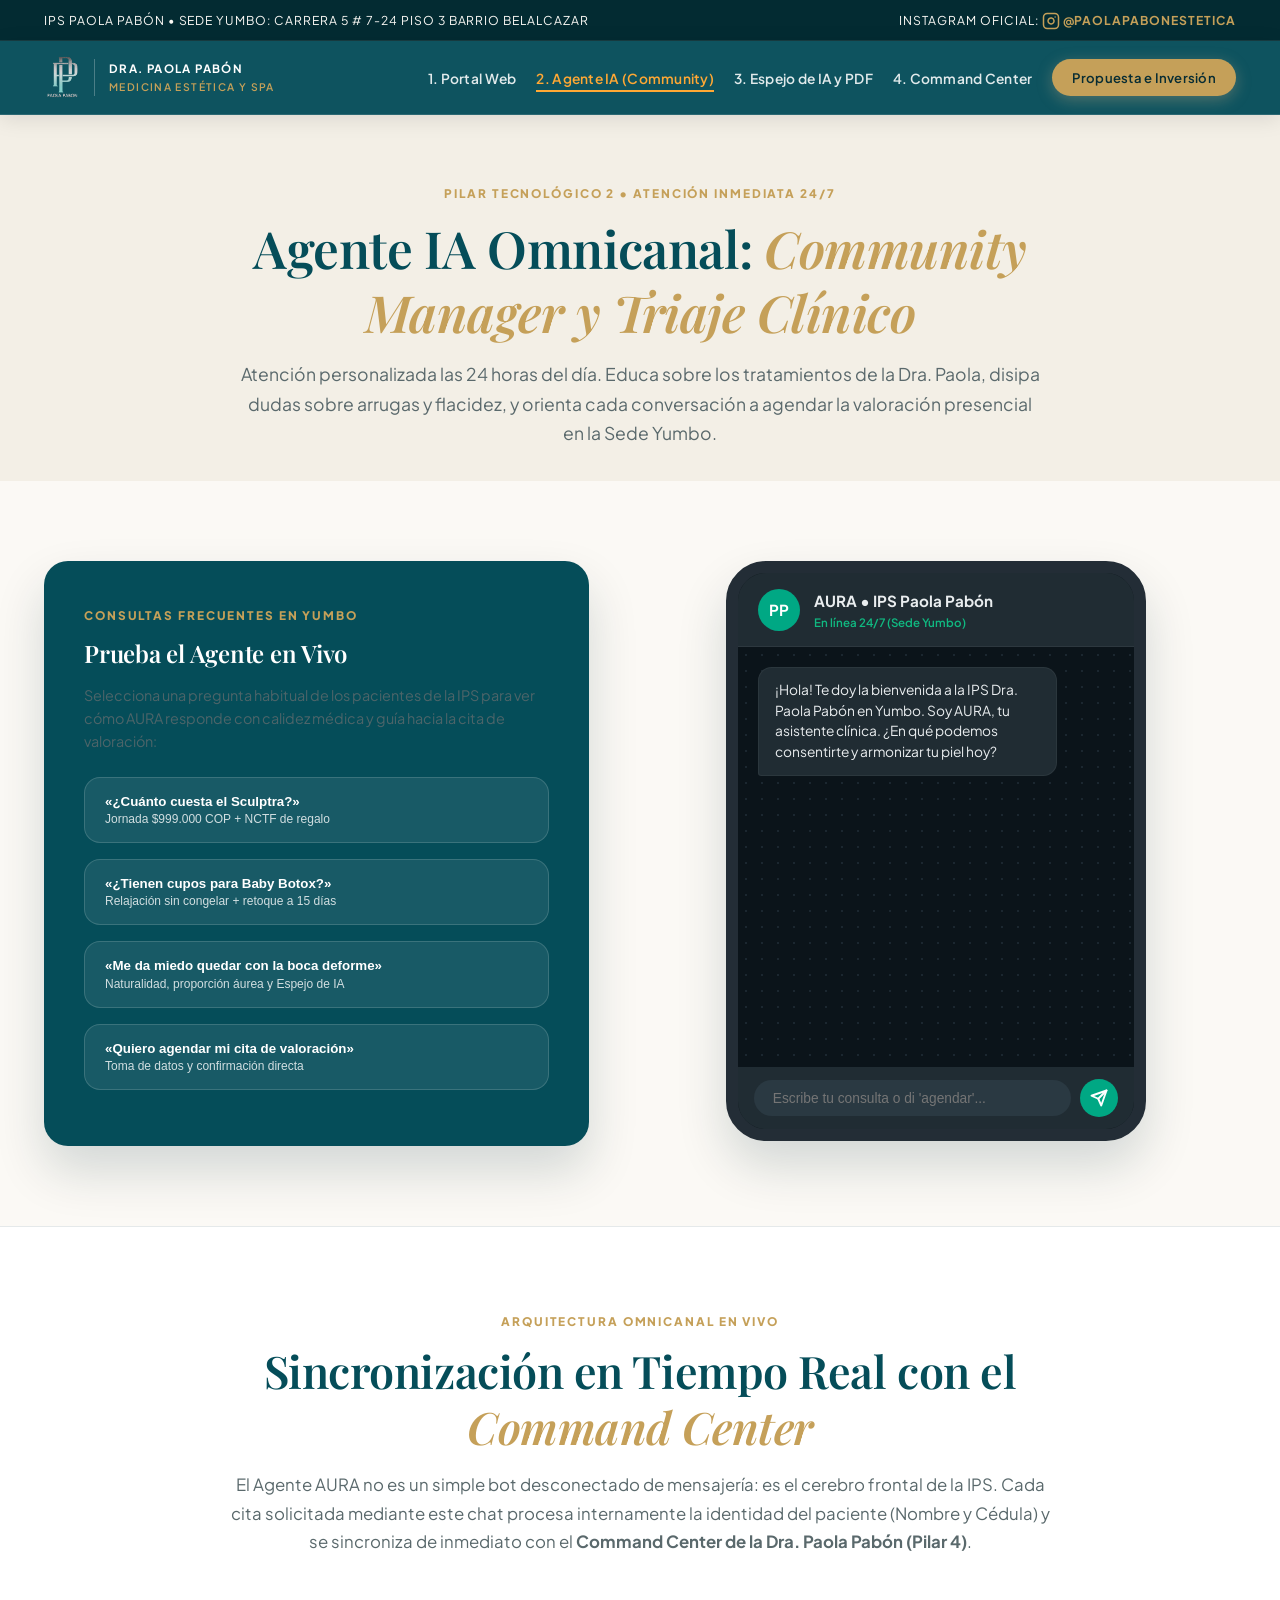
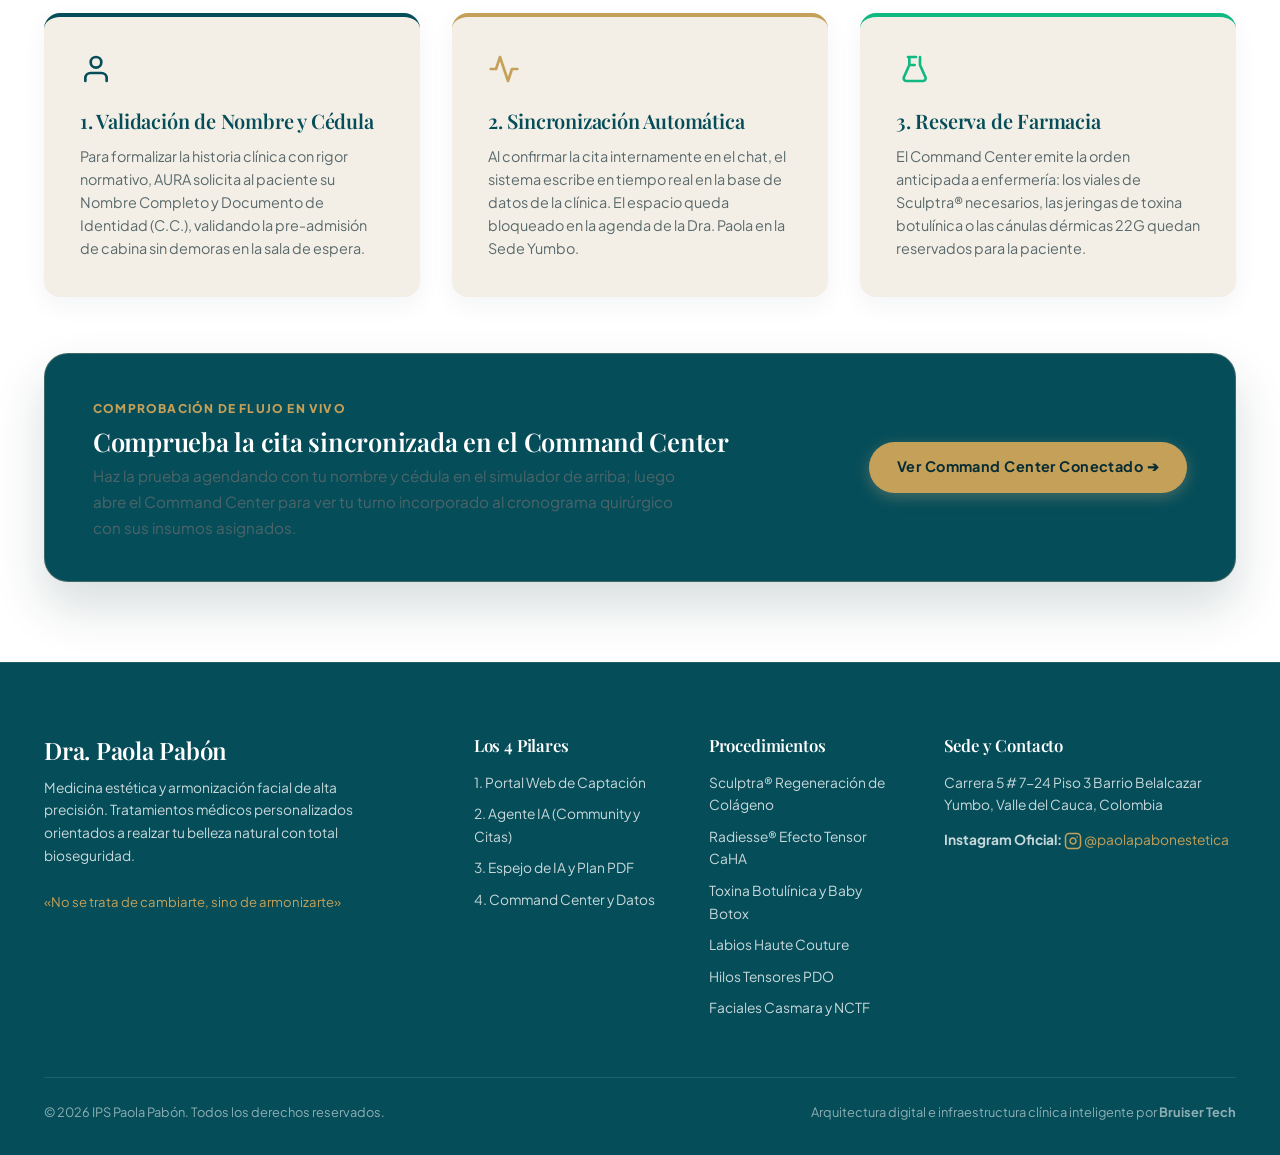
==== commit ac0d49e1: "Update logo asset and address to Carrera 5 # 7-24 Piso 3 Barrio Belalcazar" ====
--- a/pilar-2-agente-ia.html
+++ b/pilar-2-agente-ia.html
@@ -15,7 +15,7 @@
   <div class="top-bar">
     <div class="container top-bar-inner">
       <div>
-        <span>IPS PAOLA PABÓN • SEDE YUMBO: CALLE 5 #7-24, PUERTO ISAACS</span>
+        <span>IPS PAOLA PABÓN • SEDE YUMBO: CARRERA 5 # 7-24 PISO 3 BARRIO BELALCAZAR</span>
       </div>
       <div>
         <span>Instagram Oficial: <a href="https://www.instagram.com/paolapabonestetica/" target="_blank"><svg width="18" height="18" viewBox="0 0 24 24" fill="none" stroke="currentColor" stroke-width="2" stroke-linecap="round" stroke-linejoin="round" style="vertical-align: middle;"><rect x="2" y="2" width="20" height="20" rx="5" ry="5"></rect><path d="M16 11.37A4 4 0 1 1 12.63 8 4 4 0 0 1 16 11.37z"></path><line x1="17.5" y1="6.5" x2="17.51" y2="6.5"></line></svg> @paolapabonestetica</a></span>
@@ -221,7 +221,7 @@
         <div>
           <h4>Sede y Contacto</h4>
           <p>
-            Calle 5 #7-24, Barrio Puerto Isaacs<br>
+            Carrera 5 # 7-24 Piso 3 Barrio Belalcazar<br>
             Yumbo, Valle del Cauca, Colombia
           </p>
           <p style="margin-top: 0.75rem;">
@@ -407,7 +407,7 @@
           '• <strong>Cédula:</strong> ' + cedula + '<br>' +
           '• <strong>Tratamiento:</strong> ' + treatment + '<br>' +
           '• <strong>Horario Asignado:</strong> ' + time + '<br>' +
-          '• <strong>Sede:</strong> Calle 5 #7-24, Puerto Isaacs, Yumbo<br>' +
+          '• <strong>Sede:</strong> Carrera 5 # 7-24 Piso 3 Barrio Belalcazar, Yumbo<br>' +
           '• <strong>Estado en Command Center:</strong> <span style="color:#10B981; font-weight:700;">Sincronizada en Tiempo Real</span><br>' +
           '• <strong>Farmacia Clínica:</strong> Insumos y cabina apartados con éxito.' +
         '</div>' +
@@ -628,8 +628,8 @@
       }
 
       // 9. UBICACIÓN, SEDE Y HORARIOS EN YUMBO
-      if (/donde|dónde|ubicacion|ubicación|direccion|dirección|sede|yumbo|llegar|calle 5|puerto isaacs|horario/.test(lower)) {
-        return userNamePrefix + 'nuestra IPS está ubicada en la <strong>Calle 5 #7-24, Barrio Puerto Isaacs, en Yumbo (Valle del Cauca)</strong>, a pocas cuadras del Parque Belalcázar.<br><br>' +
+      if (/donde|dónde|ubicacion|ubicación|direccion|dirección|sede|yumbo|llegar|calle 5|carrera 5|puerto isaacs|belalcazar|horario/.test(lower)) {
+        return userNamePrefix + 'nuestra IPS está ubicada en la <strong>Carrera 5 # 7-24 Piso 3 Barrio Belalcazar, en Yumbo (Valle del Cauca)</strong>, a pocas cuadras del Parque Belalcázar.<br><br>' +
           '• <strong>Horarios:</strong> Lunes a Sábado en jornada continua, atendiendo bajo cita médica programada para brindarte absoluta exclusividad y privacidad.<br>' +
           '• <strong>Contacto directo:</strong> WhatsApp oficial +57 305 386 2774.<br><br>' +
           '¿Te gustaría ingresar tus datos para apartar tu cita en nuestra Sede Yumbo?<br>' +
